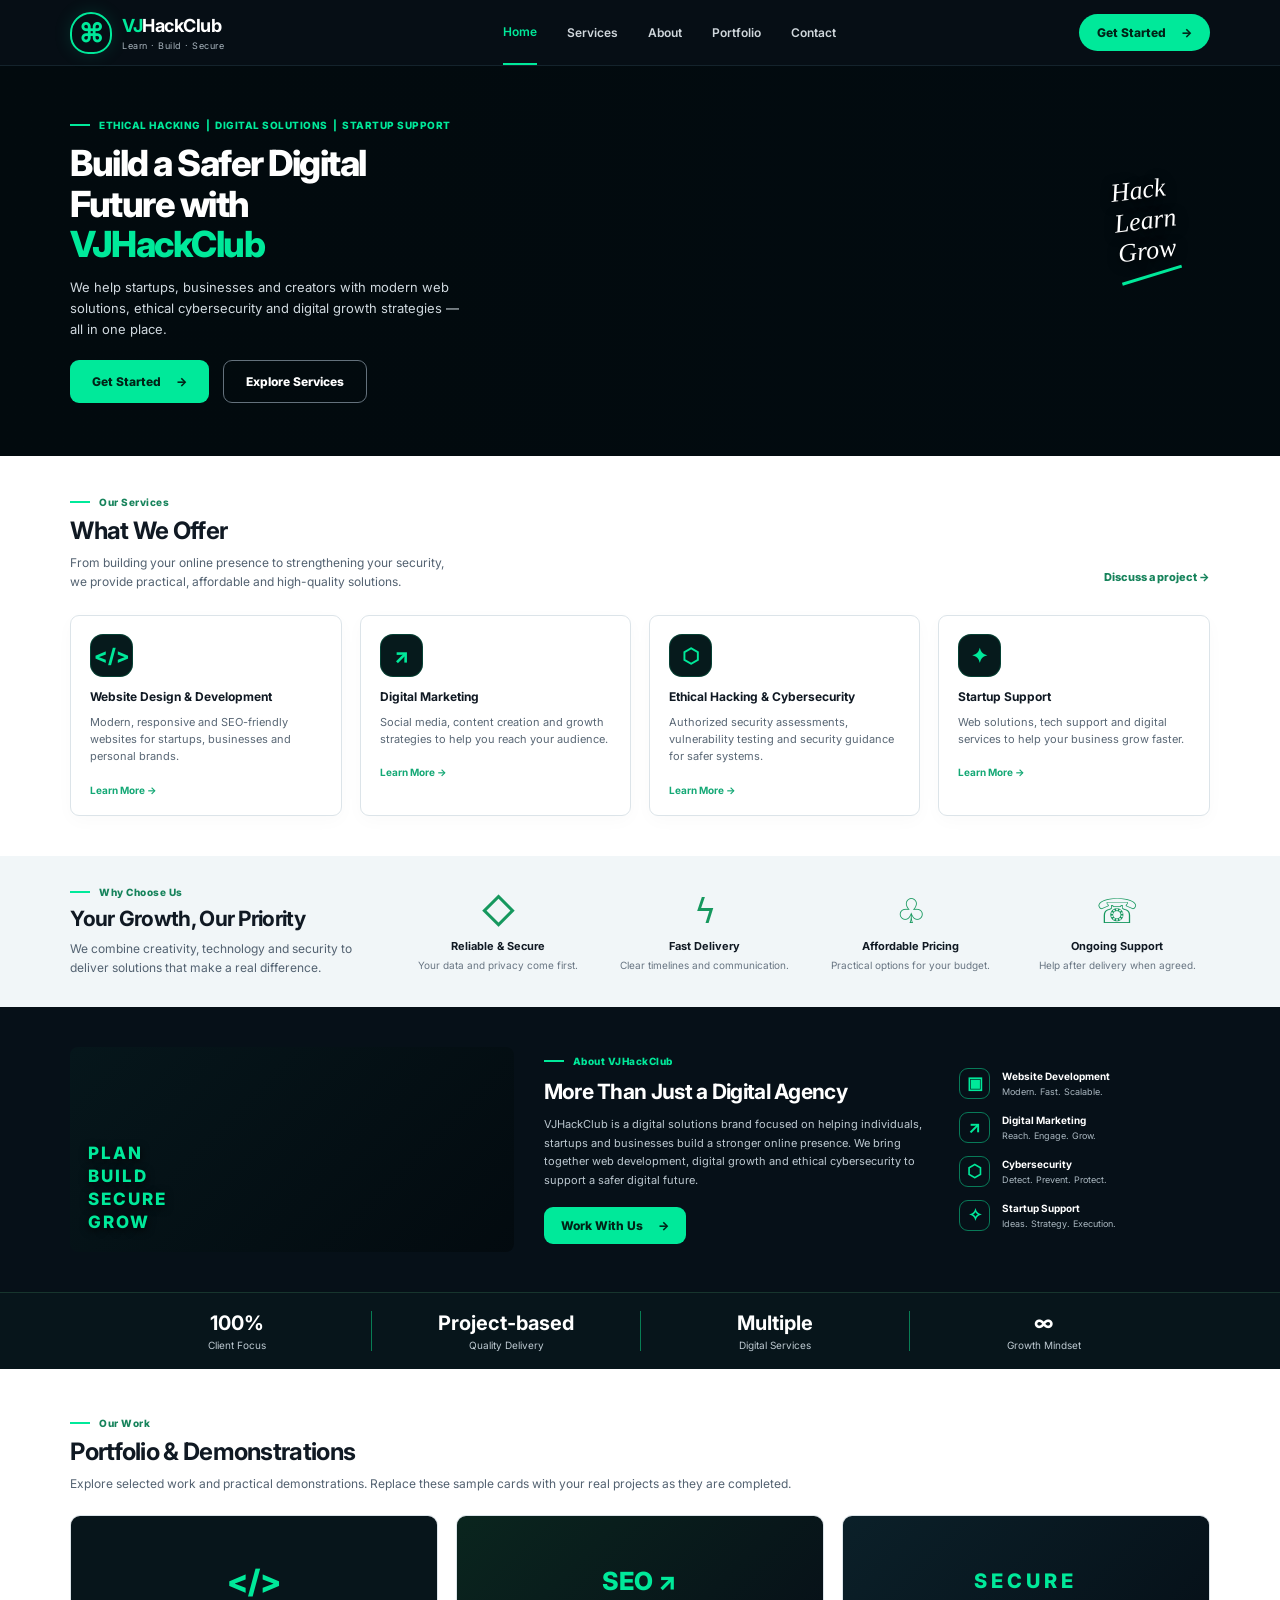
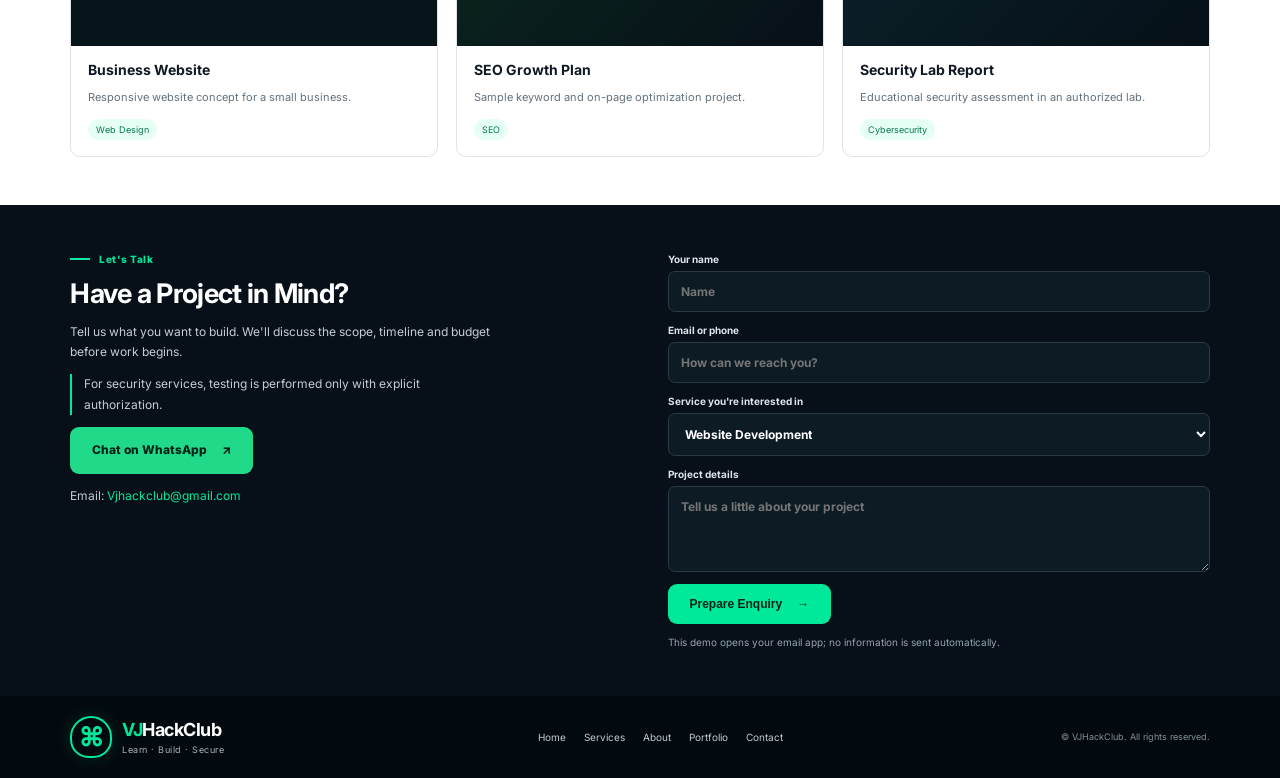
==== index.html @ 0396b86e "Add files via upload" ====
<!doctype html>
<html lang="en">
<head>
  <meta charset="utf-8">
  <meta name="viewport" content="width=device-width, initial-scale=1">
  <meta name="description" content="VJHackClub helps startups, businesses and creators with web development, digital marketing, and authorized cybersecurity services.">
  <title>VJHackClub — Learn • Build • Secure</title>
  <link rel="stylesheet" href="style.css">
</head>
<body>
<header class="site-header">
  <a class="brand" href="#home" aria-label="VJHackClub home">
    <span class="brand-mark">⌘</span><span><strong><span>VJ</span>HackClub</strong><small>Learn · Build · Secure</small></span>
  </a>
  <button class="menu-toggle" aria-label="Toggle navigation" aria-expanded="false">☰</button>
  <nav class="nav">
    <a class="active" href="#home">Home</a><a href="#services">Services</a><a href="#about">About</a><a href="#portfolio">Portfolio</a><a href="#contact">Contact</a>
  </nav>
  <a class="button button-small" href="#contact">Get Started <span>→</span></a>
</header>

<main>
<section class="hero" id="home">
  <div class="hero-shade"></div>
  <div class="hero-content">
    <p class="eyebrow"><span></span> ETHICAL HACKING&nbsp; | &nbsp;DIGITAL SOLUTIONS&nbsp; | &nbsp;STARTUP SUPPORT</p>
    <h1>Build a Safer Digital<br>Future with<br><em>VJHackClub</em></h1>
    <p class="hero-copy">We help startups, businesses and creators with modern web solutions, ethical cybersecurity and digital growth strategies — all in one place.</p>
    <div class="hero-actions"><a class="button" href="#contact">Get Started <span>→</span></a><a class="button button-outline" href="#services">Explore Services</a></div>
  </div>
  <div class="hero-note">Hack<br>Learn<br>Grow <i></i></div>
</section>

<section class="section services" id="services">
  <div class="section-heading"><div><p class="eyebrow dark"><span></span> Our Services</p><h2>What We Offer</h2><p>From building your online presence to strengthening your security,<br class="desktop"> we provide practical, affordable and high-quality solutions.</p></div><a class="text-link" href="#contact">Discuss a project →</a></div>
  <div class="service-grid">
    <article class="service-card"><div class="icon">&lt;/&gt;</div><h3>Website Design &amp; Development</h3><p>Modern, responsive and SEO-friendly websites for startups, businesses and personal brands.</p><a href="#contact">Learn More →</a></article>
    <article class="service-card"><div class="icon">↗</div><h3>Digital Marketing</h3><p>Social media, content creation and growth strategies to help you reach your audience.</p><a href="#contact">Learn More →</a></article>
    <article class="service-card"><div class="icon">⬡</div><h3>Ethical Hacking &amp; Cybersecurity</h3><p>Authorized security assessments, vulnerability testing and security guidance for safer systems.</p><a href="#contact">Learn More →</a></article>
    <article class="service-card"><div class="icon">✦</div><h3>Startup Support</h3><p>Web solutions, tech support and digital services to help your business grow faster.</p><a href="#contact">Learn More →</a></article>
  </div>
</section>

<section class="why section">
  <div class="why-intro"><p class="eyebrow dark"><span></span> Why Choose Us</p><h2>Your Growth, Our Priority</h2><p>We combine creativity, technology and security to deliver solutions that make a real difference.</p></div>
  <div class="benefit"><b>◇</b><h3>Reliable &amp; Secure</h3><p>Your data and privacy come first.</p></div>
  <div class="benefit"><b>ϟ</b><h3>Fast Delivery</h3><p>Clear timelines and communication.</p></div>
  <div class="benefit"><b>♧</b><h3>Affordable Pricing</h3><p>Practical options for your budget.</p></div>
  <div class="benefit"><b>☏</b><h3>Ongoing Support</h3><p>Help after delivery when agreed.</p></div>
</section>

<section class="about section" id="about">
  <div class="desk-image" role="img" aria-label="Dark technology workspace with code on screens"><div class="desk-overlay">PLAN<br>BUILD<br>SECURE<br>GROW</div></div>
  <div class="about-copy"><p class="eyebrow"><span></span> About VJHackClub</p><h2>More Than Just a Digital Agency</h2><p>VJHackClub is a digital solutions brand focused on helping individuals, startups and businesses build a stronger online presence. We bring together web development, digital growth and ethical cybersecurity to support a safer digital future.</p><a class="button" href="#contact">Work With Us <span>→</span></a></div>
  <div class="about-list"><p><b>▣</b><span><strong>Website Development</strong><small>Modern. Fast. Scalable.</small></span></p><p><b>↗</b><span><strong>Digital Marketing</strong><small>Reach. Engage. Grow.</small></span></p><p><b>⬡</b><span><strong>Cybersecurity</strong><small>Detect. Prevent. Protect.</small></span></p><p><b>✧</b><span><strong>Startup Support</strong><small>Ideas. Strategy. Execution.</small></span></p></div>
</section>

<section class="stats"><div><strong>100%</strong><span>Client Focus</span></div><div><strong>Project-based</strong><span>Quality Delivery</span></div><div><strong>Multiple</strong><span>Digital Services</span></div><div><strong>∞</strong><span>Growth Mindset</span></div></section>

<section class="section portfolio" id="portfolio"><p class="eyebrow dark"><span></span> Our Work</p><h2>Portfolio &amp; Demonstrations</h2><p class="section-sub">Explore selected work and practical demonstrations. Replace these sample cards with your real projects as they are completed.</p>
  <div class="portfolio-grid"><article><div class="project-art web-art">&lt;/&gt;</div><h3>Business Website</h3><p>Responsive website concept for a small business.</p><span class="tag">Web Design</span></article><article><div class="project-art seo-art">SEO ↗</div><h3>SEO Growth Plan</h3><p>Sample keyword and on-page optimization project.</p><span class="tag">SEO</span></article><article><div class="project-art security-art">SECURE</div><h3>Security Lab Report</h3><p>Educational security assessment in an authorized lab.</p><span class="tag">Cybersecurity</span></article></div>
</section>

<section class="contact section" id="contact"><div><p class="eyebrow"><span></span> Let's Talk</p><h2>Have a Project in Mind?</h2><p>Tell us what you want to build. We'll discuss the scope, timeline and budget before work begins.</p><p class="contact-note">For security services, testing is performed only with explicit authorization.</p><p><a class="button whatsapp-button" href="https://wa.me/919259689247" target="_blank" rel="noopener">Chat on WhatsApp <span>↗</span></a></p><p class="email-line">Email: <a href="mailto:Vjhackclub@gmail.com">Vjhackclub@gmail.com</a></p></div>
  <form id="contact-form">
    <label>Your name<input name="name" required placeholder="Name"></label>
    <label>Email or phone<input name="contact" required placeholder="How can we reach you?"></label>
    <label>Service you're interested in<select name="service"><option>Website Development</option><option>Digital Marketing / SEO</option><option>Video Editing / Content</option><option>AI Automation</option><option>Authorized Cybersecurity</option><option>Other</option></select></label>
    <label>Project details<textarea name="details" rows="4" placeholder="Tell us a little about your project"></textarea></label>
    <button class="button" type="submit">Prepare Enquiry <span>→</span></button>
    <small class="form-help">This demo opens your email app; no information is sent automatically.</small>
  </form>
</section>
</main>
<footer class="footer"><a class="brand" href="#home"><span class="brand-mark">⌘</span><span><strong><span>VJ</span>HackClub</strong><small>Learn · Build · Secure</small></span></a><nav><a href="#home">Home</a><a href="#services">Services</a><a href="#about">About</a><a href="#portfolio">Portfolio</a><a href="#contact">Contact</a></nav><p>© <span id="year"></span> VJHackClub. All rights reserved.</p></footer>
<script src="script.js"></script>
</body>
</html>
---- style.css ----
@import url('https://fonts.googleapis.com/css2?family=Inter:wght@400;500;600;700;800&display=swap');
:root{--ink:#071018;--ink2:#0a151d;--green:#00e99a;--green2:#00b978;--white:#fff;--muted:#b8c4ce;--line:#dce4e9}
*{box-sizing:border-box}html{scroll-behavior:smooth;scroll-padding-top:82px}body{margin:0;font-family:Inter,Arial,sans-serif;color:#101923;background:#fff}a{color:inherit;text-decoration:none}.site-header{height:66px;background:#060e15;color:#fff;display:flex;align-items:center;justify-content:space-between;padding:0 max(calc((100vw - 1180px)/2),5.5%);gap:25px;position:sticky;top:0;z-index:20;border-bottom:1px solid #14232c}.brand{display:flex;align-items:center;gap:10px;min-width:190px}.brand-mark{width:42px;height:42px;border:2px solid var(--green);border-radius:50% 50% 44% 44%;display:grid;place-items:center;color:var(--green);font-size:27px;font-weight:800;box-shadow:0 0 18px #00e99a22}.brand strong{display:block;font-size:18px;letter-spacing:-.5px}.brand strong span{color:var(--green)}.brand small{display:block;font-size:9px;color:#a9b5be;margin-top:4px;letter-spacing:.5px}.nav{display:flex;gap:30px;align-items:center;font-size:12px;font-weight:600}.nav a{color:#d0d7dc;padding:24px 0}.nav a:hover,.nav a.active{color:var(--green);border-bottom:2px solid var(--green)}.button{display:inline-flex;gap:15px;align-items:center;justify-content:center;background:var(--green);color:#002317;border:0;border-radius:9px;padding:13px 22px;font-weight:800;font-size:12px;cursor:pointer;transition:.2s}.button:hover{background:#42ffb9;transform:translateY(-1px)}.button-small{padding:11px 18px;border-radius:24px;white-space:nowrap}.button-outline{background:transparent;color:#fff;border:1px solid #64717c}.button-outline:hover{background:#13232b}.menu-toggle{display:none;background:none;color:#fff;border:0;font-size:24px}
.hero{min-height:390px;background:#020b10 url('https://images.unsplash.com/photo-1518770660439-4636190af475?auto=format&fit=crop&w=2000&q=85') center/cover no-repeat;color:#fff;position:relative;display:flex;align-items:center;padding:48px max(calc((100vw - 1180px)/2),5.5%)}.hero-shade{position:absolute;inset:0;background:linear-gradient(90deg,rgba(2,10,14,.99) 0%,rgba(2,10,14,.92) 35%,rgba(2,10,14,.38) 70%,rgba(2,10,14,.5) 100%)}.hero-content{position:relative;z-index:1;max-width:460px}.eyebrow{font-size:10px;font-weight:800;letter-spacing:.5px;color:var(--green);display:flex;align-items:center;gap:9px;margin:0 0 12px}.eyebrow>span{display:inline-block;width:20px;height:2px;background:var(--green)}.hero h1{font-size:36px;line-height:1.12;letter-spacing:-1.5px;margin:0 0 13px;font-weight:800}.hero h1 em{font-style:normal;color:var(--green)}.hero-copy{font-size:13px;line-height:1.6;color:#d0d9df;max-width:390px;margin:0 0 20px}.hero-actions{display:flex;gap:14px;flex-wrap:wrap}.hero-note{position:absolute;right:8%;top:28%;font-size:26px;line-height:1.18;font-family:cursive;font-style:italic;transform:rotate(-7deg);color:#fff;text-shadow:0 2px 12px #000}.hero-note i{display:block;height:3px;background:var(--green);transform:rotate(-10deg);margin-top:7px}
.section{padding:40px max(calc((100vw - 1180px)/2),5.5%)}.services{background:#fff}.section-heading{display:flex;justify-content:space-between;align-items:end;margin-bottom:24px}.eyebrow.dark{color:#16835b;margin-bottom:8px}.section h2{font-size:24px;letter-spacing:-.7px;margin:0 0 8px;color:#101923}.section-heading p:not(.eyebrow),.why-intro>p:last-child,.section-sub{font-size:12px;line-height:1.6;color:#536271;margin:0}.text-link{color:#16835b;font-size:11px;font-weight:800;margin-bottom:7px}.service-grid{display:grid;grid-template-columns:repeat(4,1fr);gap:18px}.service-card{border:1px solid #dce4e9;border-radius:9px;padding:18px 19px 17px;min-height:185px;box-shadow:0 5px 18px #0b223006}.icon{width:43px;height:43px;display:grid;place-items:center;background:#061a1c;color:var(--green);font-size:20px;font-weight:800;border-radius:13px;margin-bottom:12px;box-shadow:inset 0 0 0 1px #00e99a30}.service-card h3{font-size:12px;margin:0 0 10px}.service-card p{font-size:11px;line-height:1.55;color:#596775;margin:0 0 12px}.service-card>a{font-size:10px;font-weight:700;color:#14a875}.why{background:#f1f6f8;display:grid;grid-template-columns:1.7fr repeat(4,1fr);gap:22px;align-items:center;padding-top:30px;padding-bottom:30px}.why-intro h2{font-size:21px}.why-intro>p:last-child{max-width:340px}.benefit{text-align:center}.benefit>b{font-size:34px;color:#16985e;font-weight:500}.benefit h3{font-size:11px;margin:8px 0 5px}.benefit p{font-size:10px;line-height:1.5;color:#687582;margin:0}
.about{background:#061018;color:#fff;display:grid;grid-template-columns:1.15fr 1fr .65fr;gap:30px;align-items:center}.desk-image{min-height:205px;border-radius:8px;background:linear-gradient(135deg,#061a1d99,#02090dcc),url('https://images.unsplash.com/photo-1519389950473-47ba0277781c?auto=format&fit=crop&w=900&q=80') center/cover;display:flex;align-items:end;padding:18px}.desk-overlay{font-size:17px;font-weight:800;letter-spacing:2px;color:var(--green);line-height:1.35;text-shadow:0 2px 8px #000}.about-copy h2{color:#fff;font-size:21px}.about-copy>p:not(.eyebrow){font-size:11px;line-height:1.7;color:#bdc9d1;margin-bottom:17px}.about-copy .button{padding:11px 17px}.about-list p{display:flex;align-items:center;gap:12px;margin:13px 0}.about-list p>b{width:31px;height:31px;display:grid;place-items:center;border:1px solid #087a58;border-radius:9px;color:var(--green);font-size:17px}.about-list strong,.about-list small{display:block}.about-list strong{font-size:10px}.about-list small{font-size:9px;color:#aab7c0;margin-top:4px}.stats{display:grid;grid-template-columns:repeat(4,1fr);background:#07151b;color:#fff;padding:18px 8%;text-align:center;border-top:1px solid #17352e}.stats div+div{border-left:1px solid #087d54}.stats strong,.stats span{display:block}.stats strong{font-size:20px}.stats span{font-size:10px;color:#bdc9d1;margin-top:4px}.portfolio{padding-top:48px;padding-bottom:48px}.section-sub{margin-bottom:22px}.portfolio-grid{display:grid;grid-template-columns:repeat(3,1fr);gap:18px}.portfolio-grid article{border:1px solid var(--line);border-radius:10px;overflow:hidden;padding-bottom:16px}.portfolio-grid h3,.portfolio-grid article>p,.portfolio-grid .tag{margin-left:17px;margin-right:17px}.portfolio-grid h3{font-size:14px;margin-top:15px;margin-bottom:7px}.portfolio-grid article>p{font-size:11px;color:#62717d;line-height:1.5}.project-art{height:130px;display:grid;place-items:center;background:#07151b;color:var(--green);font-size:32px;font-weight:800}.seo-art{background:linear-gradient(135deg,#0a251e,#071018);font-size:25px}.security-art{background:linear-gradient(135deg,#0b2029,#061018);letter-spacing:4px;font-size:20px}.tag{display:inline-block;font-size:9px;padding:5px 8px;border-radius:20px;background:#e5fff4;color:#08784f}.contact{background:#071018;color:#fff;display:grid;grid-template-columns:1fr 1fr;gap:55px;padding-top:48px;padding-bottom:48px}.contact h2{color:#fff;font-size:27px}.contact>div>p:not(.eyebrow){font-size:12px;line-height:1.7;color:#c3cdd4;max-width:420px}.contact-note{border-left:2px solid var(--green);padding-left:12px}.contact form{display:grid;gap:12px}.contact label{font-size:10px;font-weight:700;color:#dce5e9}.contact input,.contact select,.contact textarea{display:block;width:100%;margin-top:6px;padding:12px;border-radius:7px;border:1px solid #293a43;background:#0c1b24;color:#fff;font:inherit;font-size:12px}.contact input:focus,.contact textarea:focus,.contact select:focus{outline:1px solid var(--green)}.contact form .button{justify-self:start}.form-help{font-size:10px;color:#93a4af}.footer{background:#030a0f;color:#fff;display:flex;align-items:center;justify-content:space-between;gap:20px;padding:20px max(calc((100vw - 1180px)/2),5.5%)}.footer nav{display:flex;gap:18px;font-size:10px;color:#c2cbd1}.footer>p{font-size:9px;color:#81909b;margin:0}
@media(max-width:900px){.site-header{padding:0 4%;gap:12px}.nav{gap:15px}.brand{min-width:auto}.brand strong{font-size:16px}.hero{padding-left:6%;padding-right:6%}.service-grid{grid-template-columns:repeat(2,1fr)}.why{grid-template-columns:repeat(4,1fr)}.why-intro{grid-column:1/-1}.about{grid-template-columns:1fr 1fr}.about-list{grid-column:1/-1;display:grid;grid-template-columns:repeat(2,1fr);gap:5px}.footer{padding:20px 4%}.footer nav{gap:10px}}
@media(max-width:620px){.site-header{height:62px}.brand-mark{width:35px;height:35px;font-size:22px}.brand small{font-size:8px}.menu-toggle{display:block;margin-left:auto}.site-header>.button{display:none}.nav{display:none;position:absolute;top:61px;left:0;right:0;background:#061018;padding:12px 5%;flex-direction:column;align-items:stretch;gap:0;border-top:1px solid #1b3038}.nav.open{display:flex}.nav a{padding:13px 0;border-bottom:1px solid #14242c}.hero{min-height:430px;padding-top:45px;padding-bottom:45px;background-position:58% center}.hero-shade{background:linear-gradient(90deg,#020a0ef5,#020a0ed9 60%,#020a0e99)}.hero h1{font-size:32px}.hero-note{right:7%;top:auto;bottom:22px;font-size:19px}.hero-content{max-width:100%}.hero-copy{max-width:350px}.section{padding:34px 5%}.section-heading{align-items:start;gap:12px;flex-direction:column}.desktop{display:none}.section h2{font-size:22px}.service-grid{grid-template-columns:1fr;gap:12px}.service-card{min-height:auto}.why{grid-template-columns:repeat(2,1fr);gap:25px 14px;padding:30px 5%}.why-intro{grid-column:1/-1}.about{grid-template-columns:1fr;gap:22px}.desk-image{min-height:180px}.about-list{grid-column:auto;grid-template-columns:1fr 1fr}.stats{grid-template-columns:repeat(2,1fr);gap:18px;padding:22px 5%}.stats div+div{border-left:0}.stats div:nth-child(even){border-left:1px solid #087d54}.portfolio-grid{grid-template-columns:1fr}.contact{grid-template-columns:1fr;gap:25px}.footer{flex-wrap:wrap;justify-content:center;text-align:center}.footer nav{order:3;width:100%;justify-content:center;flex-wrap:wrap}.footer>p{width:100%}}

.whatsapp-button{background:#20d989;color:#002317}.email-line{font-size:12px;color:#c3cdd4}.email-line a{color:var(--green)}
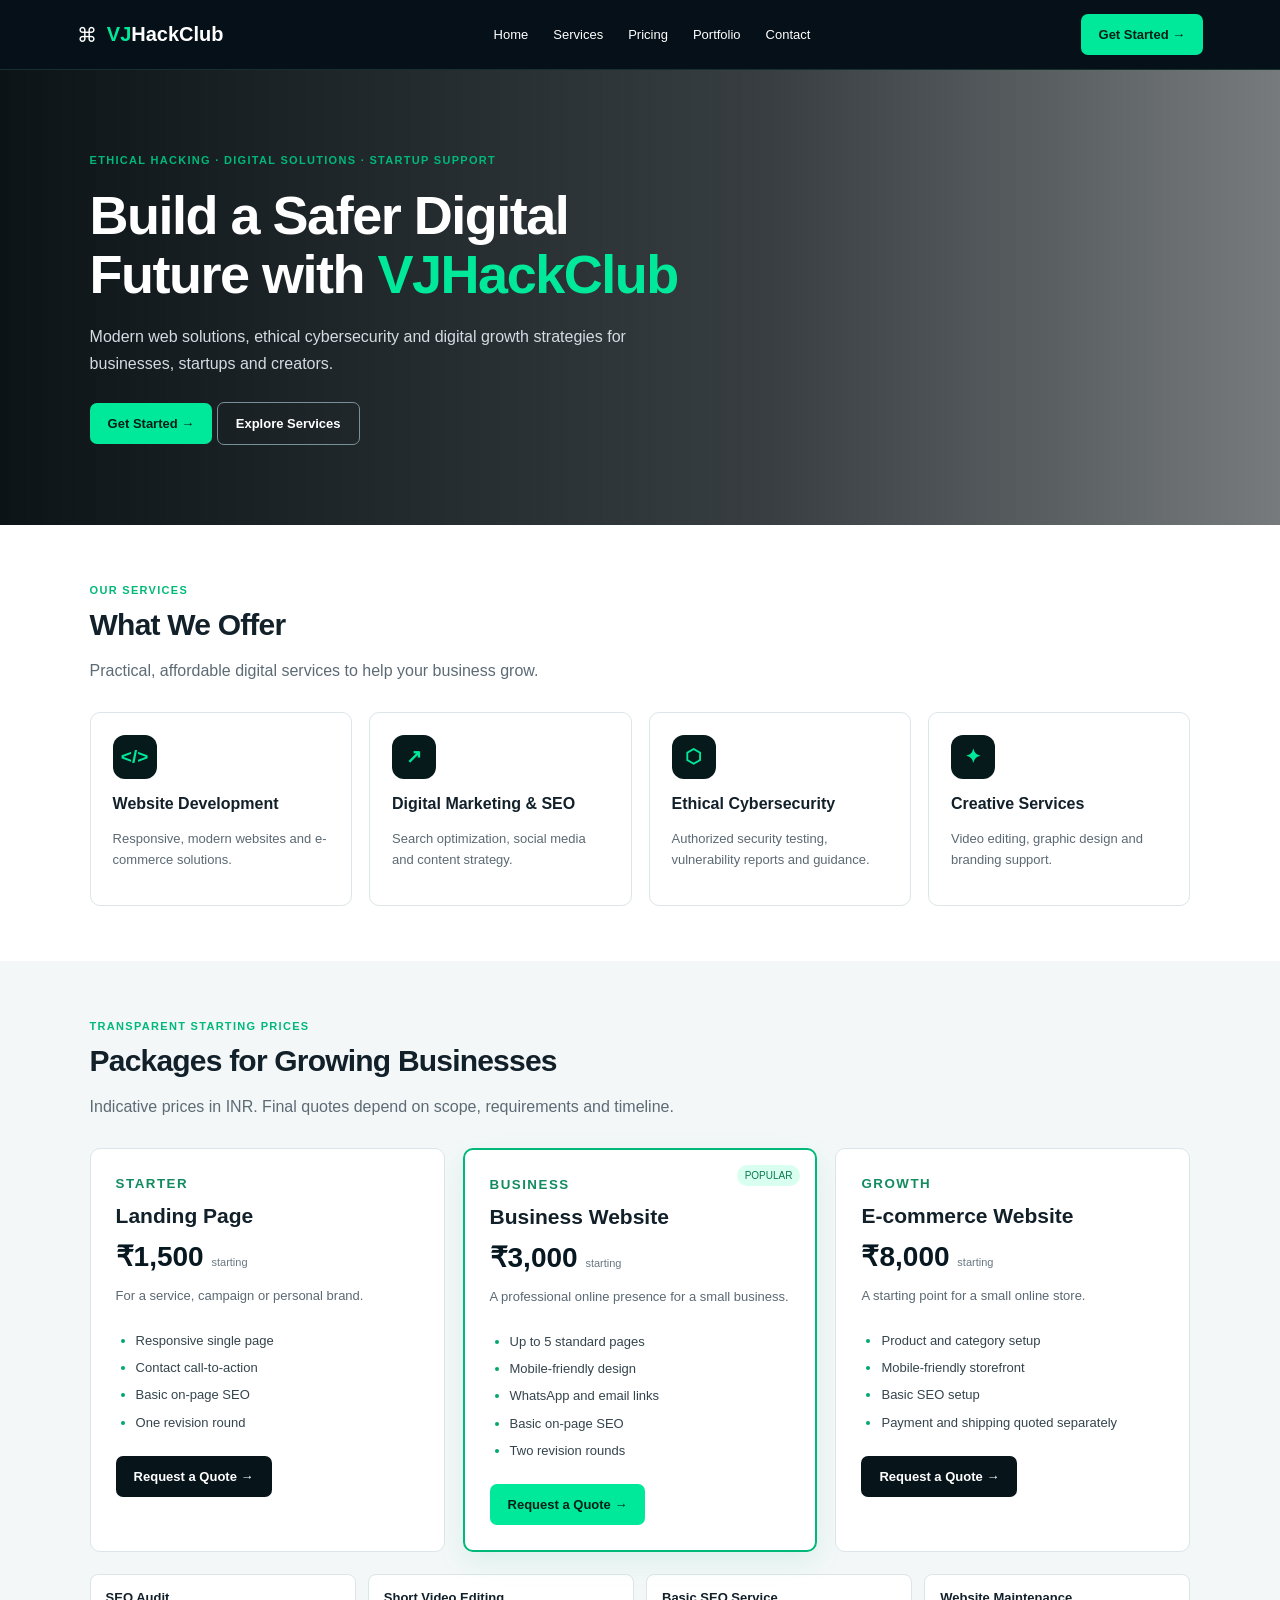
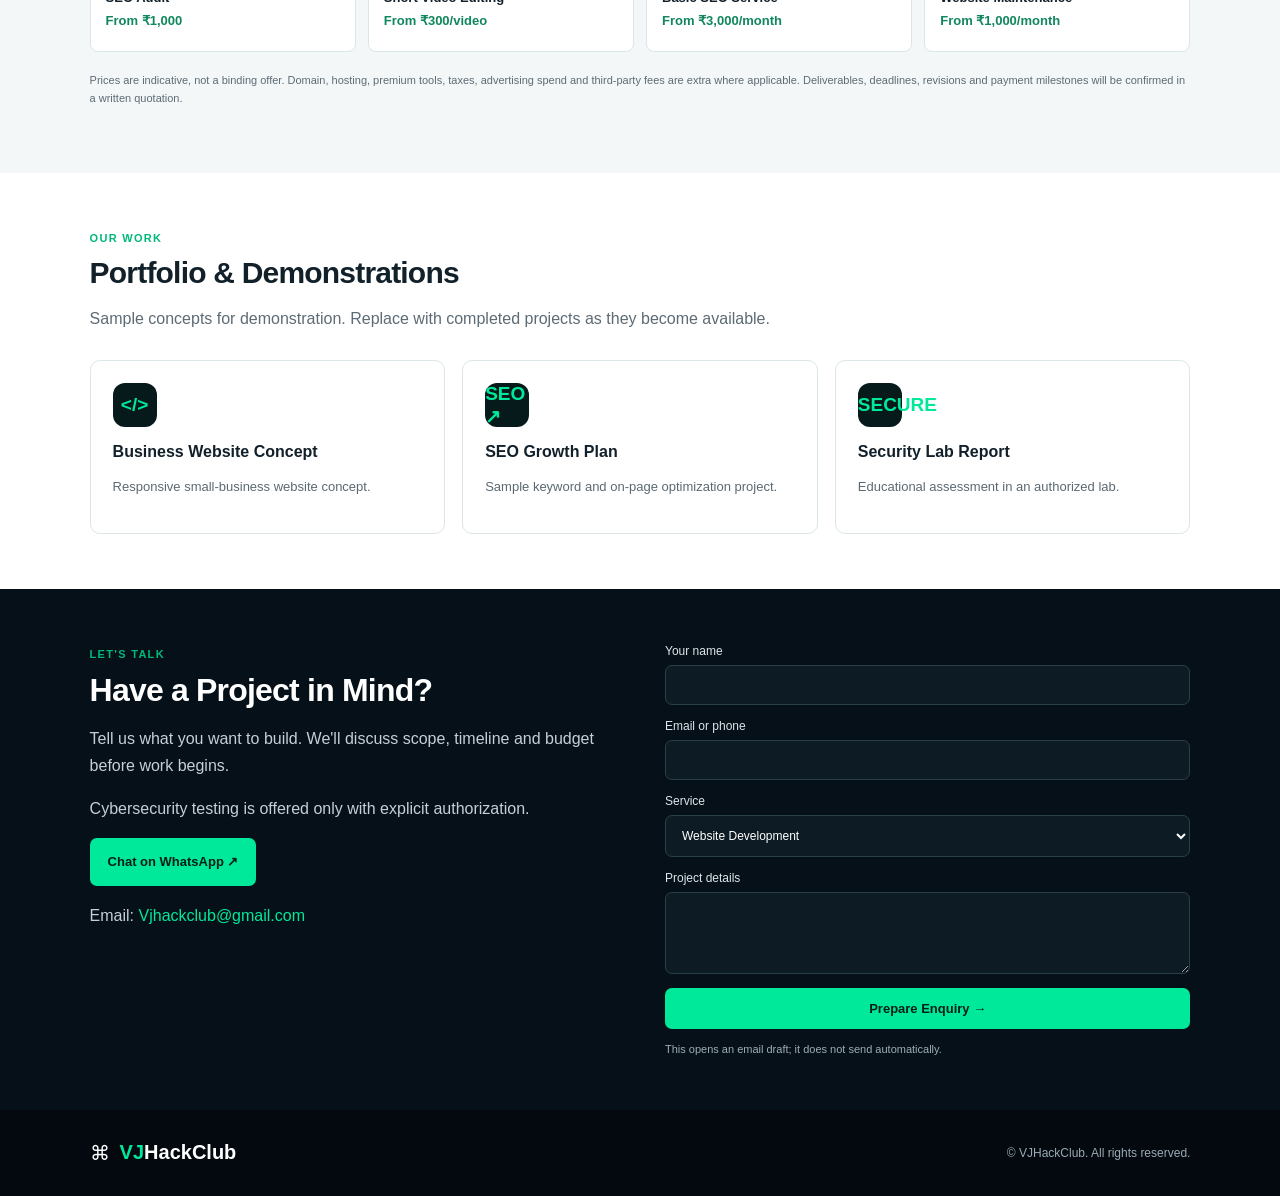
==== commit 5a4ceeda: "Add files via upload" ====
--- a/index.html
+++ b/index.html
@@ -1,78 +1,7 @@
-<!doctype html>
-<html lang="en">
-<head>
-  <meta charset="utf-8">
-  <meta name="viewport" content="width=device-width, initial-scale=1">
-  <meta name="description" content="VJHackClub helps startups, businesses and creators with web development, digital marketing, and authorized cybersecurity services.">
-  <title>VJHackClub — Learn • Build • Secure</title>
-  <link rel="stylesheet" href="style.css">
-</head>
-<body>
-<header class="site-header">
-  <a class="brand" href="#home" aria-label="VJHackClub home">
-    <span class="brand-mark">⌘</span><span><strong><span>VJ</span>HackClub</strong><small>Learn · Build · Secure</small></span>
-  </a>
-  <button class="menu-toggle" aria-label="Toggle navigation" aria-expanded="false">☰</button>
-  <nav class="nav">
-    <a class="active" href="#home">Home</a><a href="#services">Services</a><a href="#about">About</a><a href="#portfolio">Portfolio</a><a href="#contact">Contact</a>
-  </nav>
-  <a class="button button-small" href="#contact">Get Started <span>→</span></a>
-</header>
-
-<main>
-<section class="hero" id="home">
-  <div class="hero-shade"></div>
-  <div class="hero-content">
-    <p class="eyebrow"><span></span> ETHICAL HACKING&nbsp; | &nbsp;DIGITAL SOLUTIONS&nbsp; | &nbsp;STARTUP SUPPORT</p>
-    <h1>Build a Safer Digital<br>Future with<br><em>VJHackClub</em></h1>
-    <p class="hero-copy">We help startups, businesses and creators with modern web solutions, ethical cybersecurity and digital growth strategies — all in one place.</p>
-    <div class="hero-actions"><a class="button" href="#contact">Get Started <span>→</span></a><a class="button button-outline" href="#services">Explore Services</a></div>
-  </div>
-  <div class="hero-note">Hack<br>Learn<br>Grow <i></i></div>
-</section>
-
-<section class="section services" id="services">
-  <div class="section-heading"><div><p class="eyebrow dark"><span></span> Our Services</p><h2>What We Offer</h2><p>From building your online presence to strengthening your security,<br class="desktop"> we provide practical, affordable and high-quality solutions.</p></div><a class="text-link" href="#contact">Discuss a project →</a></div>
-  <div class="service-grid">
-    <article class="service-card"><div class="icon">&lt;/&gt;</div><h3>Website Design &amp; Development</h3><p>Modern, responsive and SEO-friendly websites for startups, businesses and personal brands.</p><a href="#contact">Learn More →</a></article>
-    <article class="service-card"><div class="icon">↗</div><h3>Digital Marketing</h3><p>Social media, content creation and growth strategies to help you reach your audience.</p><a href="#contact">Learn More →</a></article>
-    <article class="service-card"><div class="icon">⬡</div><h3>Ethical Hacking &amp; Cybersecurity</h3><p>Authorized security assessments, vulnerability testing and security guidance for safer systems.</p><a href="#contact">Learn More →</a></article>
-    <article class="service-card"><div class="icon">✦</div><h3>Startup Support</h3><p>Web solutions, tech support and digital services to help your business grow faster.</p><a href="#contact">Learn More →</a></article>
-  </div>
-</section>
-
-<section class="why section">
-  <div class="why-intro"><p class="eyebrow dark"><span></span> Why Choose Us</p><h2>Your Growth, Our Priority</h2><p>We combine creativity, technology and security to deliver solutions that make a real difference.</p></div>
-  <div class="benefit"><b>◇</b><h3>Reliable &amp; Secure</h3><p>Your data and privacy come first.</p></div>
-  <div class="benefit"><b>ϟ</b><h3>Fast Delivery</h3><p>Clear timelines and communication.</p></div>
-  <div class="benefit"><b>♧</b><h3>Affordable Pricing</h3><p>Practical options for your budget.</p></div>
-  <div class="benefit"><b>☏</b><h3>Ongoing Support</h3><p>Help after delivery when agreed.</p></div>
-</section>
-
-<section class="about section" id="about">
-  <div class="desk-image" role="img" aria-label="Dark technology workspace with code on screens"><div class="desk-overlay">PLAN<br>BUILD<br>SECURE<br>GROW</div></div>
-  <div class="about-copy"><p class="eyebrow"><span></span> About VJHackClub</p><h2>More Than Just a Digital Agency</h2><p>VJHackClub is a digital solutions brand focused on helping individuals, startups and businesses build a stronger online presence. We bring together web development, digital growth and ethical cybersecurity to support a safer digital future.</p><a class="button" href="#contact">Work With Us <span>→</span></a></div>
-  <div class="about-list"><p><b>▣</b><span><strong>Website Development</strong><small>Modern. Fast. Scalable.</small></span></p><p><b>↗</b><span><strong>Digital Marketing</strong><small>Reach. Engage. Grow.</small></span></p><p><b>⬡</b><span><strong>Cybersecurity</strong><small>Detect. Prevent. Protect.</small></span></p><p><b>✧</b><span><strong>Startup Support</strong><small>Ideas. Strategy. Execution.</small></span></p></div>
-</section>
-
-<section class="stats"><div><strong>100%</strong><span>Client Focus</span></div><div><strong>Project-based</strong><span>Quality Delivery</span></div><div><strong>Multiple</strong><span>Digital Services</span></div><div><strong>∞</strong><span>Growth Mindset</span></div></section>
-
-<section class="section portfolio" id="portfolio"><p class="eyebrow dark"><span></span> Our Work</p><h2>Portfolio &amp; Demonstrations</h2><p class="section-sub">Explore selected work and practical demonstrations. Replace these sample cards with your real projects as they are completed.</p>
-  <div class="portfolio-grid"><article><div class="project-art web-art">&lt;/&gt;</div><h3>Business Website</h3><p>Responsive website concept for a small business.</p><span class="tag">Web Design</span></article><article><div class="project-art seo-art">SEO ↗</div><h3>SEO Growth Plan</h3><p>Sample keyword and on-page optimization project.</p><span class="tag">SEO</span></article><article><div class="project-art security-art">SECURE</div><h3>Security Lab Report</h3><p>Educational security assessment in an authorized lab.</p><span class="tag">Cybersecurity</span></article></div>
-</section>
-
-<section class="contact section" id="contact"><div><p class="eyebrow"><span></span> Let's Talk</p><h2>Have a Project in Mind?</h2><p>Tell us what you want to build. We'll discuss the scope, timeline and budget before work begins.</p><p class="contact-note">For security services, testing is performed only with explicit authorization.</p><p><a class="button whatsapp-button" href="https://wa.me/919259689247" target="_blank" rel="noopener">Chat on WhatsApp <span>↗</span></a></p><p class="email-line">Email: <a href="mailto:Vjhackclub@gmail.com">Vjhackclub@gmail.com</a></p></div>
-  <form id="contact-form">
-    <label>Your name<input name="name" required placeholder="Name"></label>
-    <label>Email or phone<input name="contact" required placeholder="How can we reach you?"></label>
-    <label>Service you're interested in<select name="service"><option>Website Development</option><option>Digital Marketing / SEO</option><option>Video Editing / Content</option><option>AI Automation</option><option>Authorized Cybersecurity</option><option>Other</option></select></label>
-    <label>Project details<textarea name="details" rows="4" placeholder="Tell us a little about your project"></textarea></label>
-    <button class="button" type="submit">Prepare Enquiry <span>→</span></button>
-    <small class="form-help">This demo opens your email app; no information is sent automatically.</small>
-  </form>
-</section>
-</main>
-<footer class="footer"><a class="brand" href="#home"><span class="brand-mark">⌘</span><span><strong><span>VJ</span>HackClub</strong><small>Learn · Build · Secure</small></span></a><nav><a href="#home">Home</a><a href="#services">Services</a><a href="#about">About</a><a href="#portfolio">Portfolio</a><a href="#contact">Contact</a></nav><p>© <span id="year"></span> VJHackClub. All rights reserved.</p></footer>
-<script src="script.js"></script>
-</body>
-</html>+<!doctype html><html lang="en"><head><meta charset="utf-8"><meta name="viewport" content="width=device-width,initial-scale=1"><meta name="description" content="VJHackClub web development, digital marketing and authorized cybersecurity services."><title>VJHackClub | Services & Pricing</title><link rel="stylesheet" href="style.css"></head><body>
+<header><a class="brand" href="#home">⌘ <b><span>VJ</span>HackClub</b></a><button id="menu" aria-label="Toggle menu">☰</button><nav id="nav"><a href="#home">Home</a><a href="#services">Services</a><a href="#pricing">Pricing</a><a href="#portfolio">Portfolio</a><a href="#contact">Contact</a></nav><a class="btn topbtn" href="#contact">Get Started →</a></header>
+<main><section class="hero" id="home"><div><small>ETHICAL HACKING · DIGITAL SOLUTIONS · STARTUP SUPPORT</small><h1>Build a Safer Digital<br>Future with <em>VJHackClub</em></h1><p>Modern web solutions, ethical cybersecurity and digital growth strategies for businesses, startups and creators.</p><a class="btn" href="#contact">Get Started →</a> <a class="btn outline" href="#services">Explore Services</a></div></section>
+<section class="section" id="services"><small class="eyebrow">OUR SERVICES</small><h2>What We Offer</h2><p>Practical, affordable digital services to help your business grow.</p><div class="cards"><article><b>&lt;/&gt;</b><h3>Website Development</h3><p>Responsive, modern websites and e-commerce solutions.</p></article><article><b>↗</b><h3>Digital Marketing & SEO</h3><p>Search optimization, social media and content strategy.</p></article><article><b>⬡</b><h3>Ethical Cybersecurity</h3><p>Authorized security testing, vulnerability reports and guidance.</p></article><article><b>✦</b><h3>Creative Services</h3><p>Video editing, graphic design and branding support.</p></article></div></section>
+<section class="section pricing" id="pricing"><small class="eyebrow">TRANSPARENT STARTING PRICES</small><h2>Packages for Growing Businesses</h2><p>Indicative prices in INR. Final quotes depend on scope, requirements and timeline.</p><div class="plans"><article><small>STARTER</small><h3>Landing Page</h3><strong class="price">₹1,500 <i>starting</i></strong><p>For a service, campaign or personal brand.</p><ul><li>Responsive single page</li><li>Contact call-to-action</li><li>Basic on-page SEO</li><li>One revision round</li></ul><a class="btn dark" href="#contact" data-service="Website Development">Request a Quote →</a></article><article class="featured"><label>POPULAR</label><small>BUSINESS</small><h3>Business Website</h3><strong class="price">₹3,000 <i>starting</i></strong><p>A professional online presence for a small business.</p><ul><li>Up to 5 standard pages</li><li>Mobile-friendly design</li><li>WhatsApp and email links</li><li>Basic on-page SEO</li><li>Two revision rounds</li></ul><a class="btn" href="#contact" data-service="Website Development">Request a Quote →</a></article><article><small>GROWTH</small><h3>E-commerce Website</h3><strong class="price">₹8,000 <i>starting</i></strong><p>A starting point for a small online store.</p><ul><li>Product and category setup</li><li>Mobile-friendly storefront</li><li>Basic SEO setup</li><li>Payment and shipping quoted separately</li></ul><a class="btn dark" href="#contact" data-service="Website Development">Request a Quote →</a></article></div><div class="addons"><div><b>SEO Audit</b><strong>From ₹1,000</strong></div><div><b>Short Video Editing</b><strong>From ₹300/video</strong></div><div><b>Basic SEO Service</b><strong>From ₹3,000/month</strong></div><div><b>Website Maintenance</b><strong>From ₹1,000/month</strong></div></div><p class="fine">Prices are indicative, not a binding offer. Domain, hosting, premium tools, taxes, advertising spend and third-party fees are extra where applicable. Deliverables, deadlines, revisions and payment milestones will be confirmed in a written quotation.</p></section>
+<section class="section portfolio" id="portfolio"><small class="eyebrow">OUR WORK</small><h2>Portfolio & Demonstrations</h2><p>Sample concepts for demonstration. Replace with completed projects as they become available.</p><div class="cards"><article><b>&lt;/&gt;</b><h3>Business Website Concept</h3><p>Responsive small-business website concept.</p></article><article><b>SEO ↗</b><h3>SEO Growth Plan</h3><p>Sample keyword and on-page optimization project.</p></article><article><b>SECURE</b><h3>Security Lab Report</h3><p>Educational assessment in an authorized lab.</p></article></div></section>
+<section class="section contact" id="contact"><div><small class="eyebrow">LET'S TALK</small><h2>Have a Project in Mind?</h2><p>Tell us what you want to build. We'll discuss scope, timeline and budget before work begins.</p><p>Cybersecurity testing is offered only with explicit authorization.</p><p><a class="btn" target="_blank" rel="noopener" href="https://wa.me/919259689247">Chat on WhatsApp ↗</a></p><p>Email: <a href="mailto:Vjhackclub@gmail.com">Vjhackclub@gmail.com</a></p></div><form id="form"><label>Your name<input name="name" required></label><label>Email or phone<input name="contact" required></label><label>Service<select name="service"><option>Website Development</option><option>Digital Marketing / SEO</option><option>Video Editing / Content</option><option>AI Automation</option><option>Authorized Cybersecurity</option><option>Other</option></select></label><label>Project details<textarea name="details" rows="4"></textarea></label><button class="btn" type="submit">Prepare Enquiry →</button><small>This opens an email draft; it does not send automatically.</small></form></section></main><footer><a class="brand" href="#home">⌘ <b><span>VJ</span>HackClub</b></a><p>© <span id="year"></span> VJHackClub. All rights reserved.</p></footer><script src="script.js"></script></body></html>
--- a/style.css
+++ b/style.css
@@ -1,10 +1 @@
-@import url('https://fonts.googleapis.com/css2?family=Inter:wght@400;500;600;700;800&display=swap');
-:root{--ink:#071018;--ink2:#0a151d;--green:#00e99a;--green2:#00b978;--white:#fff;--muted:#b8c4ce;--line:#dce4e9}
-*{box-sizing:border-box}html{scroll-behavior:smooth;scroll-padding-top:82px}body{margin:0;font-family:Inter,Arial,sans-serif;color:#101923;background:#fff}a{color:inherit;text-decoration:none}.site-header{height:66px;background:#060e15;color:#fff;display:flex;align-items:center;justify-content:space-between;padding:0 max(calc((100vw - 1180px)/2),5.5%);gap:25px;position:sticky;top:0;z-index:20;border-bottom:1px solid #14232c}.brand{display:flex;align-items:center;gap:10px;min-width:190px}.brand-mark{width:42px;height:42px;border:2px solid var(--green);border-radius:50% 50% 44% 44%;display:grid;place-items:center;color:var(--green);font-size:27px;font-weight:800;box-shadow:0 0 18px #00e99a22}.brand strong{display:block;font-size:18px;letter-spacing:-.5px}.brand strong span{color:var(--green)}.brand small{display:block;font-size:9px;color:#a9b5be;margin-top:4px;letter-spacing:.5px}.nav{display:flex;gap:30px;align-items:center;font-size:12px;font-weight:600}.nav a{color:#d0d7dc;padding:24px 0}.nav a:hover,.nav a.active{color:var(--green);border-bottom:2px solid var(--green)}.button{display:inline-flex;gap:15px;align-items:center;justify-content:center;background:var(--green);color:#002317;border:0;border-radius:9px;padding:13px 22px;font-weight:800;font-size:12px;cursor:pointer;transition:.2s}.button:hover{background:#42ffb9;transform:translateY(-1px)}.button-small{padding:11px 18px;border-radius:24px;white-space:nowrap}.button-outline{background:transparent;color:#fff;border:1px solid #64717c}.button-outline:hover{background:#13232b}.menu-toggle{display:none;background:none;color:#fff;border:0;font-size:24px}
-.hero{min-height:390px;background:#020b10 url('https://images.unsplash.com/photo-1518770660439-4636190af475?auto=format&fit=crop&w=2000&q=85') center/cover no-repeat;color:#fff;position:relative;display:flex;align-items:center;padding:48px max(calc((100vw - 1180px)/2),5.5%)}.hero-shade{position:absolute;inset:0;background:linear-gradient(90deg,rgba(2,10,14,.99) 0%,rgba(2,10,14,.92) 35%,rgba(2,10,14,.38) 70%,rgba(2,10,14,.5) 100%)}.hero-content{position:relative;z-index:1;max-width:460px}.eyebrow{font-size:10px;font-weight:800;letter-spacing:.5px;color:var(--green);display:flex;align-items:center;gap:9px;margin:0 0 12px}.eyebrow>span{display:inline-block;width:20px;height:2px;background:var(--green)}.hero h1{font-size:36px;line-height:1.12;letter-spacing:-1.5px;margin:0 0 13px;font-weight:800}.hero h1 em{font-style:normal;color:var(--green)}.hero-copy{font-size:13px;line-height:1.6;color:#d0d9df;max-width:390px;margin:0 0 20px}.hero-actions{display:flex;gap:14px;flex-wrap:wrap}.hero-note{position:absolute;right:8%;top:28%;font-size:26px;line-height:1.18;font-family:cursive;font-style:italic;transform:rotate(-7deg);color:#fff;text-shadow:0 2px 12px #000}.hero-note i{display:block;height:3px;background:var(--green);transform:rotate(-10deg);margin-top:7px}
-.section{padding:40px max(calc((100vw - 1180px)/2),5.5%)}.services{background:#fff}.section-heading{display:flex;justify-content:space-between;align-items:end;margin-bottom:24px}.eyebrow.dark{color:#16835b;margin-bottom:8px}.section h2{font-size:24px;letter-spacing:-.7px;margin:0 0 8px;color:#101923}.section-heading p:not(.eyebrow),.why-intro>p:last-child,.section-sub{font-size:12px;line-height:1.6;color:#536271;margin:0}.text-link{color:#16835b;font-size:11px;font-weight:800;margin-bottom:7px}.service-grid{display:grid;grid-template-columns:repeat(4,1fr);gap:18px}.service-card{border:1px solid #dce4e9;border-radius:9px;padding:18px 19px 17px;min-height:185px;box-shadow:0 5px 18px #0b223006}.icon{width:43px;height:43px;display:grid;place-items:center;background:#061a1c;color:var(--green);font-size:20px;font-weight:800;border-radius:13px;margin-bottom:12px;box-shadow:inset 0 0 0 1px #00e99a30}.service-card h3{font-size:12px;margin:0 0 10px}.service-card p{font-size:11px;line-height:1.55;color:#596775;margin:0 0 12px}.service-card>a{font-size:10px;font-weight:700;color:#14a875}.why{background:#f1f6f8;display:grid;grid-template-columns:1.7fr repeat(4,1fr);gap:22px;align-items:center;padding-top:30px;padding-bottom:30px}.why-intro h2{font-size:21px}.why-intro>p:last-child{max-width:340px}.benefit{text-align:center}.benefit>b{font-size:34px;color:#16985e;font-weight:500}.benefit h3{font-size:11px;margin:8px 0 5px}.benefit p{font-size:10px;line-height:1.5;color:#687582;margin:0}
-.about{background:#061018;color:#fff;display:grid;grid-template-columns:1.15fr 1fr .65fr;gap:30px;align-items:center}.desk-image{min-height:205px;border-radius:8px;background:linear-gradient(135deg,#061a1d99,#02090dcc),url('https://images.unsplash.com/photo-1519389950473-47ba0277781c?auto=format&fit=crop&w=900&q=80') center/cover;display:flex;align-items:end;padding:18px}.desk-overlay{font-size:17px;font-weight:800;letter-spacing:2px;color:var(--green);line-height:1.35;text-shadow:0 2px 8px #000}.about-copy h2{color:#fff;font-size:21px}.about-copy>p:not(.eyebrow){font-size:11px;line-height:1.7;color:#bdc9d1;margin-bottom:17px}.about-copy .button{padding:11px 17px}.about-list p{display:flex;align-items:center;gap:12px;margin:13px 0}.about-list p>b{width:31px;height:31px;display:grid;place-items:center;border:1px solid #087a58;border-radius:9px;color:var(--green);font-size:17px}.about-list strong,.about-list small{display:block}.about-list strong{font-size:10px}.about-list small{font-size:9px;color:#aab7c0;margin-top:4px}.stats{display:grid;grid-template-columns:repeat(4,1fr);background:#07151b;color:#fff;padding:18px 8%;text-align:center;border-top:1px solid #17352e}.stats div+div{border-left:1px solid #087d54}.stats strong,.stats span{display:block}.stats strong{font-size:20px}.stats span{font-size:10px;color:#bdc9d1;margin-top:4px}.portfolio{padding-top:48px;padding-bottom:48px}.section-sub{margin-bottom:22px}.portfolio-grid{display:grid;grid-template-columns:repeat(3,1fr);gap:18px}.portfolio-grid article{border:1px solid var(--line);border-radius:10px;overflow:hidden;padding-bottom:16px}.portfolio-grid h3,.portfolio-grid article>p,.portfolio-grid .tag{margin-left:17px;margin-right:17px}.portfolio-grid h3{font-size:14px;margin-top:15px;margin-bottom:7px}.portfolio-grid article>p{font-size:11px;color:#62717d;line-height:1.5}.project-art{height:130px;display:grid;place-items:center;background:#07151b;color:var(--green);font-size:32px;font-weight:800}.seo-art{background:linear-gradient(135deg,#0a251e,#071018);font-size:25px}.security-art{background:linear-gradient(135deg,#0b2029,#061018);letter-spacing:4px;font-size:20px}.tag{display:inline-block;font-size:9px;padding:5px 8px;border-radius:20px;background:#e5fff4;color:#08784f}.contact{background:#071018;color:#fff;display:grid;grid-template-columns:1fr 1fr;gap:55px;padding-top:48px;padding-bottom:48px}.contact h2{color:#fff;font-size:27px}.contact>div>p:not(.eyebrow){font-size:12px;line-height:1.7;color:#c3cdd4;max-width:420px}.contact-note{border-left:2px solid var(--green);padding-left:12px}.contact form{display:grid;gap:12px}.contact label{font-size:10px;font-weight:700;color:#dce5e9}.contact input,.contact select,.contact textarea{display:block;width:100%;margin-top:6px;padding:12px;border-radius:7px;border:1px solid #293a43;background:#0c1b24;color:#fff;font:inherit;font-size:12px}.contact input:focus,.contact textarea:focus,.contact select:focus{outline:1px solid var(--green)}.contact form .button{justify-self:start}.form-help{font-size:10px;color:#93a4af}.footer{background:#030a0f;color:#fff;display:flex;align-items:center;justify-content:space-between;gap:20px;padding:20px max(calc((100vw - 1180px)/2),5.5%)}.footer nav{display:flex;gap:18px;font-size:10px;color:#c2cbd1}.footer>p{font-size:9px;color:#81909b;margin:0}
-@media(max-width:900px){.site-header{padding:0 4%;gap:12px}.nav{gap:15px}.brand{min-width:auto}.brand strong{font-size:16px}.hero{padding-left:6%;padding-right:6%}.service-grid{grid-template-columns:repeat(2,1fr)}.why{grid-template-columns:repeat(4,1fr)}.why-intro{grid-column:1/-1}.about{grid-template-columns:1fr 1fr}.about-list{grid-column:1/-1;display:grid;grid-template-columns:repeat(2,1fr);gap:5px}.footer{padding:20px 4%}.footer nav{gap:10px}}
-@media(max-width:620px){.site-header{height:62px}.brand-mark{width:35px;height:35px;font-size:22px}.brand small{font-size:8px}.menu-toggle{display:block;margin-left:auto}.site-header>.button{display:none}.nav{display:none;position:absolute;top:61px;left:0;right:0;background:#061018;padding:12px 5%;flex-direction:column;align-items:stretch;gap:0;border-top:1px solid #1b3038}.nav.open{display:flex}.nav a{padding:13px 0;border-bottom:1px solid #14242c}.hero{min-height:430px;padding-top:45px;padding-bottom:45px;background-position:58% center}.hero-shade{background:linear-gradient(90deg,#020a0ef5,#020a0ed9 60%,#020a0e99)}.hero h1{font-size:32px}.hero-note{right:7%;top:auto;bottom:22px;font-size:19px}.hero-content{max-width:100%}.hero-copy{max-width:350px}.section{padding:34px 5%}.section-heading{align-items:start;gap:12px;flex-direction:column}.desktop{display:none}.section h2{font-size:22px}.service-grid{grid-template-columns:1fr;gap:12px}.service-card{min-height:auto}.why{grid-template-columns:repeat(2,1fr);gap:25px 14px;padding:30px 5%}.why-intro{grid-column:1/-1}.about{grid-template-columns:1fr;gap:22px}.desk-image{min-height:180px}.about-list{grid-column:auto;grid-template-columns:1fr 1fr}.stats{grid-template-columns:repeat(2,1fr);gap:18px;padding:22px 5%}.stats div+div{border-left:0}.stats div:nth-child(even){border-left:1px solid #087d54}.portfolio-grid{grid-template-columns:1fr}.contact{grid-template-columns:1fr;gap:25px}.footer{flex-wrap:wrap;justify-content:center;text-align:center}.footer nav{order:3;width:100%;justify-content:center;flex-wrap:wrap}.footer>p{width:100%}}
-
-.whatsapp-button{background:#20d989;color:#002317}.email-line{font-size:12px;color:#c3cdd4}.email-line a{color:var(--green)}
+*{box-sizing:border-box}html{scroll-behavior:smooth;scroll-padding-top:80px}body{margin:0;font-family:Arial,Helvetica,sans-serif;color:#12202a}a{text-decoration:none;color:inherit}header{position:sticky;top:0;z-index:10;background:#061018;color:white;display:flex;align-items:center;justify-content:space-between;padding:14px 6%;gap:20px;border-bottom:1px solid #17312e}.brand{font-size:20px;display:flex;align-items:center;gap:10px;color:#fff}.brand:first-letter{color:#00e99a}.brand span,em{color:#00e99a;font-style:normal}nav{display:flex;gap:25px;font-size:13px}nav a:hover{color:#00e99a}#menu{display:none;background:none;border:0;color:white;font-size:24px}.btn{display:inline-block;background:#00e99a;color:#032016;padding:13px 18px;border-radius:7px;font-size:13px;font-weight:bold;border:0;cursor:pointer}.outline{background:transparent;color:#fff;border:1px solid #789099}.dark{background:#07151b;color:#fff}.hero{background:linear-gradient(90deg,#020a0ef5,#020a0ec9 60%,#020a0e8a),url('https://images.unsplash.com/photo-1518770660439-4636190af475?auto=format&fit=crop&w=1800&q=80') center/cover;color:#fff;min-height:420px;padding:80px 7%;display:flex;align-items:center}.hero>div{max-width:650px}.hero small,.eyebrow{color:#00b978;font-weight:bold;letter-spacing:1.3px;font-size:11px}.hero h1{font-size:clamp(34px,5vw,54px);line-height:1.1;letter-spacing:-1.5px;margin:18px 0}.hero p{color:#d2dce2;line-height:1.7;max-width:550px;margin-bottom:25px}.section{padding:55px 7%}.section h2{font-size:30px;letter-spacing:-.8px;margin:10px 0}.section>p{color:#5d6b75;line-height:1.6}.cards{display:grid;grid-template-columns:repeat(4,1fr);gap:17px;margin-top:28px}.cards article,.plans article{border:1px solid #dce5e8;border-radius:10px;padding:22px;background:#fff}.cards article>b{display:grid;place-items:center;width:44px;height:44px;border-radius:12px;background:#061a1c;color:#00e99a;font-size:19px}.cards h3{font-size:16px}.cards p,.plans p{font-size:13px;line-height:1.6;color:#5b6973}.pricing{background:#f3f7f8}.plans{display:grid;grid-template-columns:repeat(3,1fr);gap:18px;margin-top:28px}.plans article{position:relative;padding:25px}.plans article>small{font-weight:bold;letter-spacing:1.5px;color:#138b60}.plans h3{font-size:21px;margin:12px 0}.price{display:block;font-size:28px;color:#081820}.price i{font-size:11px;color:#687781;font-style:normal;font-weight:normal}.plans ul{padding-left:20px;line-height:2.1;font-size:13px;color:#34444d;margin:20px 0}.plans li::marker{color:#00a86b}.plans .featured{border:2px solid #00b978;box-shadow:0 10px 28px #00b97819}.featured label{position:absolute;right:15px;top:15px;background:#d9fff0;color:#08784f;padding:5px 8px;border-radius:20px;font-size:10px}.addons{display:grid;grid-template-columns:repeat(4,1fr);gap:12px;margin-top:22px}.addons div{background:white;border:1px solid #dce5e8;border-radius:8px;padding:15px}.addons b,.addons strong{display:block;font-size:13px;margin-bottom:8px}.addons strong{color:#11875d}.fine{font-size:11px!important;margin-top:20px}.portfolio .cards{grid-template-columns:repeat(3,1fr)}.contact{background:#061018;color:#fff;display:grid;grid-template-columns:1fr 1fr;gap:50px}.contact h2{font-size:32px}.contact p{color:#c4d0d7;line-height:1.7}.contact form{display:grid;gap:14px}.contact label{font-size:12px;color:#dce5e9}.contact input,.contact select,.contact textarea{display:block;width:100%;margin-top:7px;padding:12px;border:1px solid #2a4049;border-radius:7px;background:#0d1c24;color:white;font:inherit}.contact form small{font-size:11px;color:#9daeb8}.contact a:not(.btn){color:#00e99a}footer{background:#03090e;color:#fff;padding:24px 7%;display:flex;align-items:center;justify-content:space-between}footer p{color:#9aabb5;font-size:12px}@media(max-width:800px){.cards{grid-template-columns:repeat(2,1fr)}.plans{grid-template-columns:1fr}.addons{grid-template-columns:repeat(2,1fr)}header{padding:12px 5%}.topbtn{display:none}}@media(max-width:580px){#menu{display:block}nav{display:none;position:absolute;top:58px;left:0;right:0;background:#061018;padding:20px 6%;flex-direction:column;gap:18px}nav.open{display:flex}.hero{padding:65px 6%;min-height:410px}.section{padding:40px 6%}.cards,.portfolio .cards{grid-template-columns:1fr}.contact{grid-template-columns:1fr;gap:25px}footer{flex-direction:column;gap:10px}.section h2{font-size:26px}}
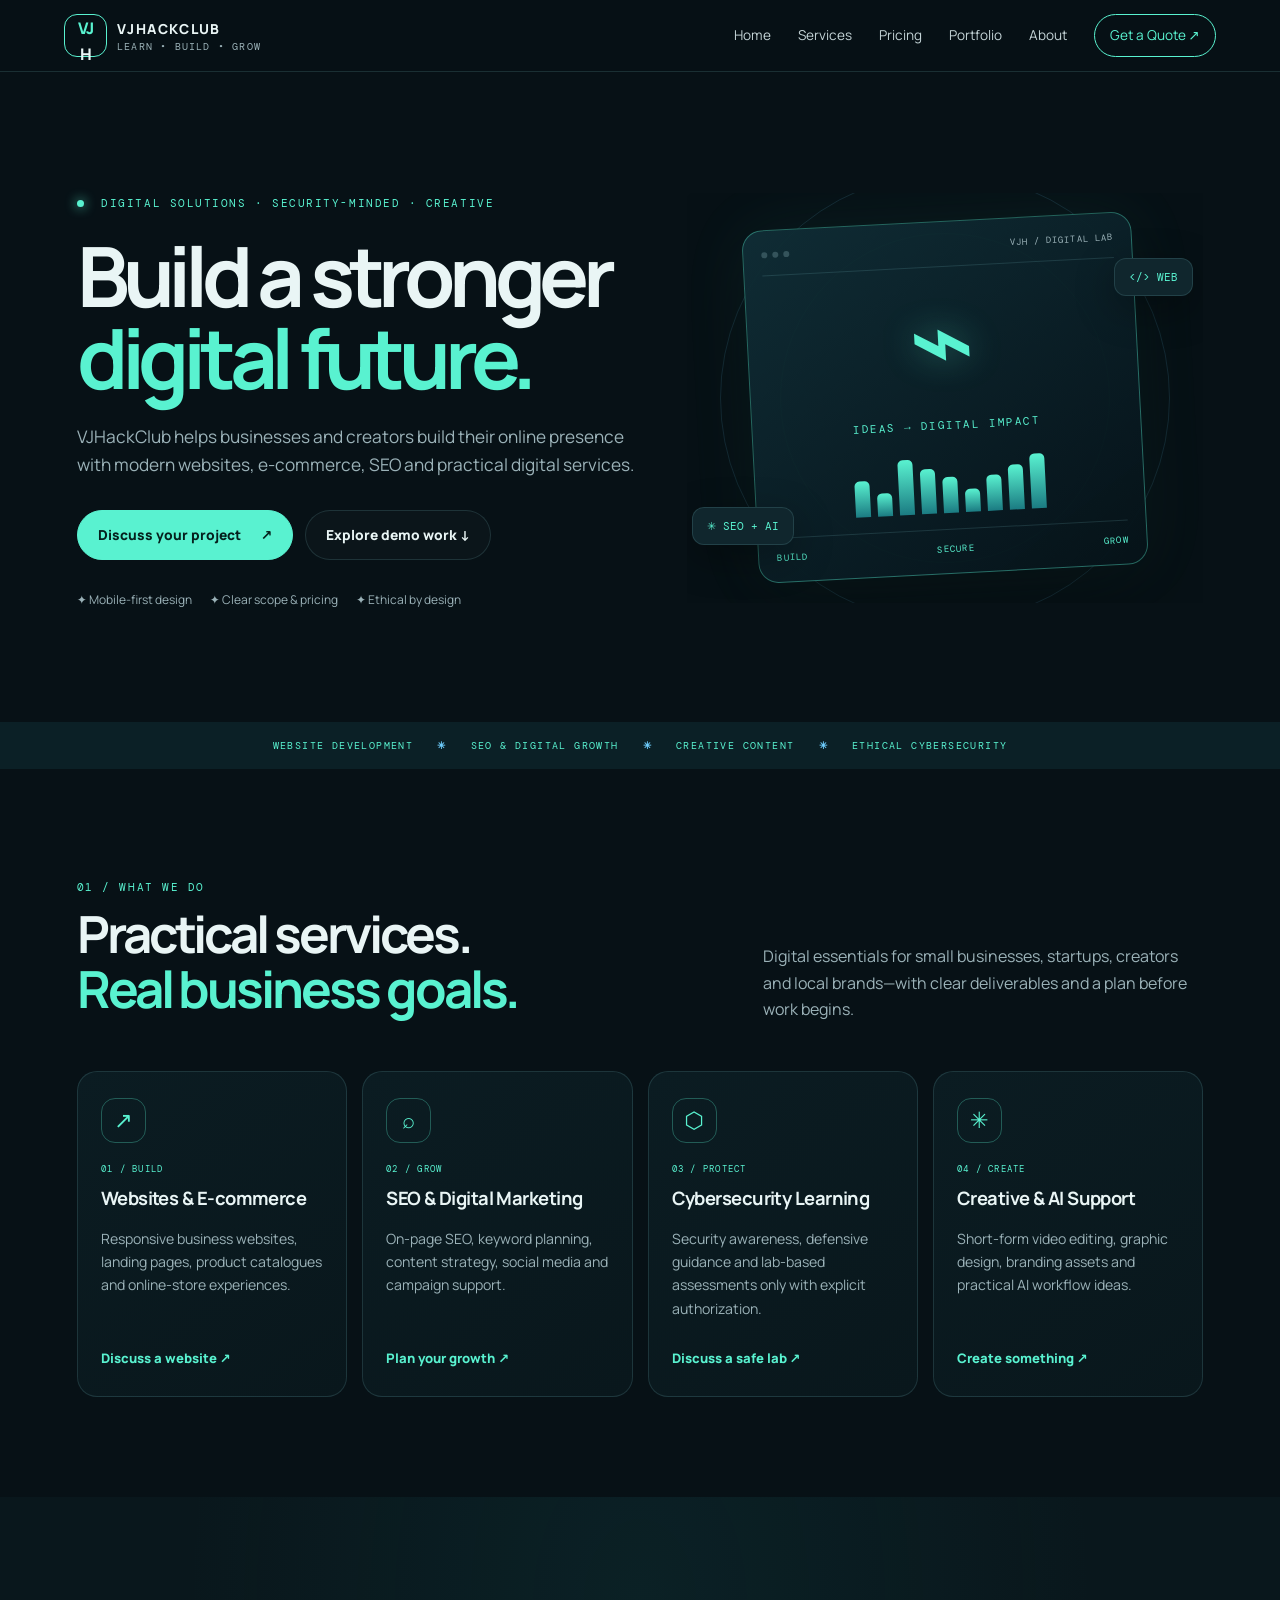
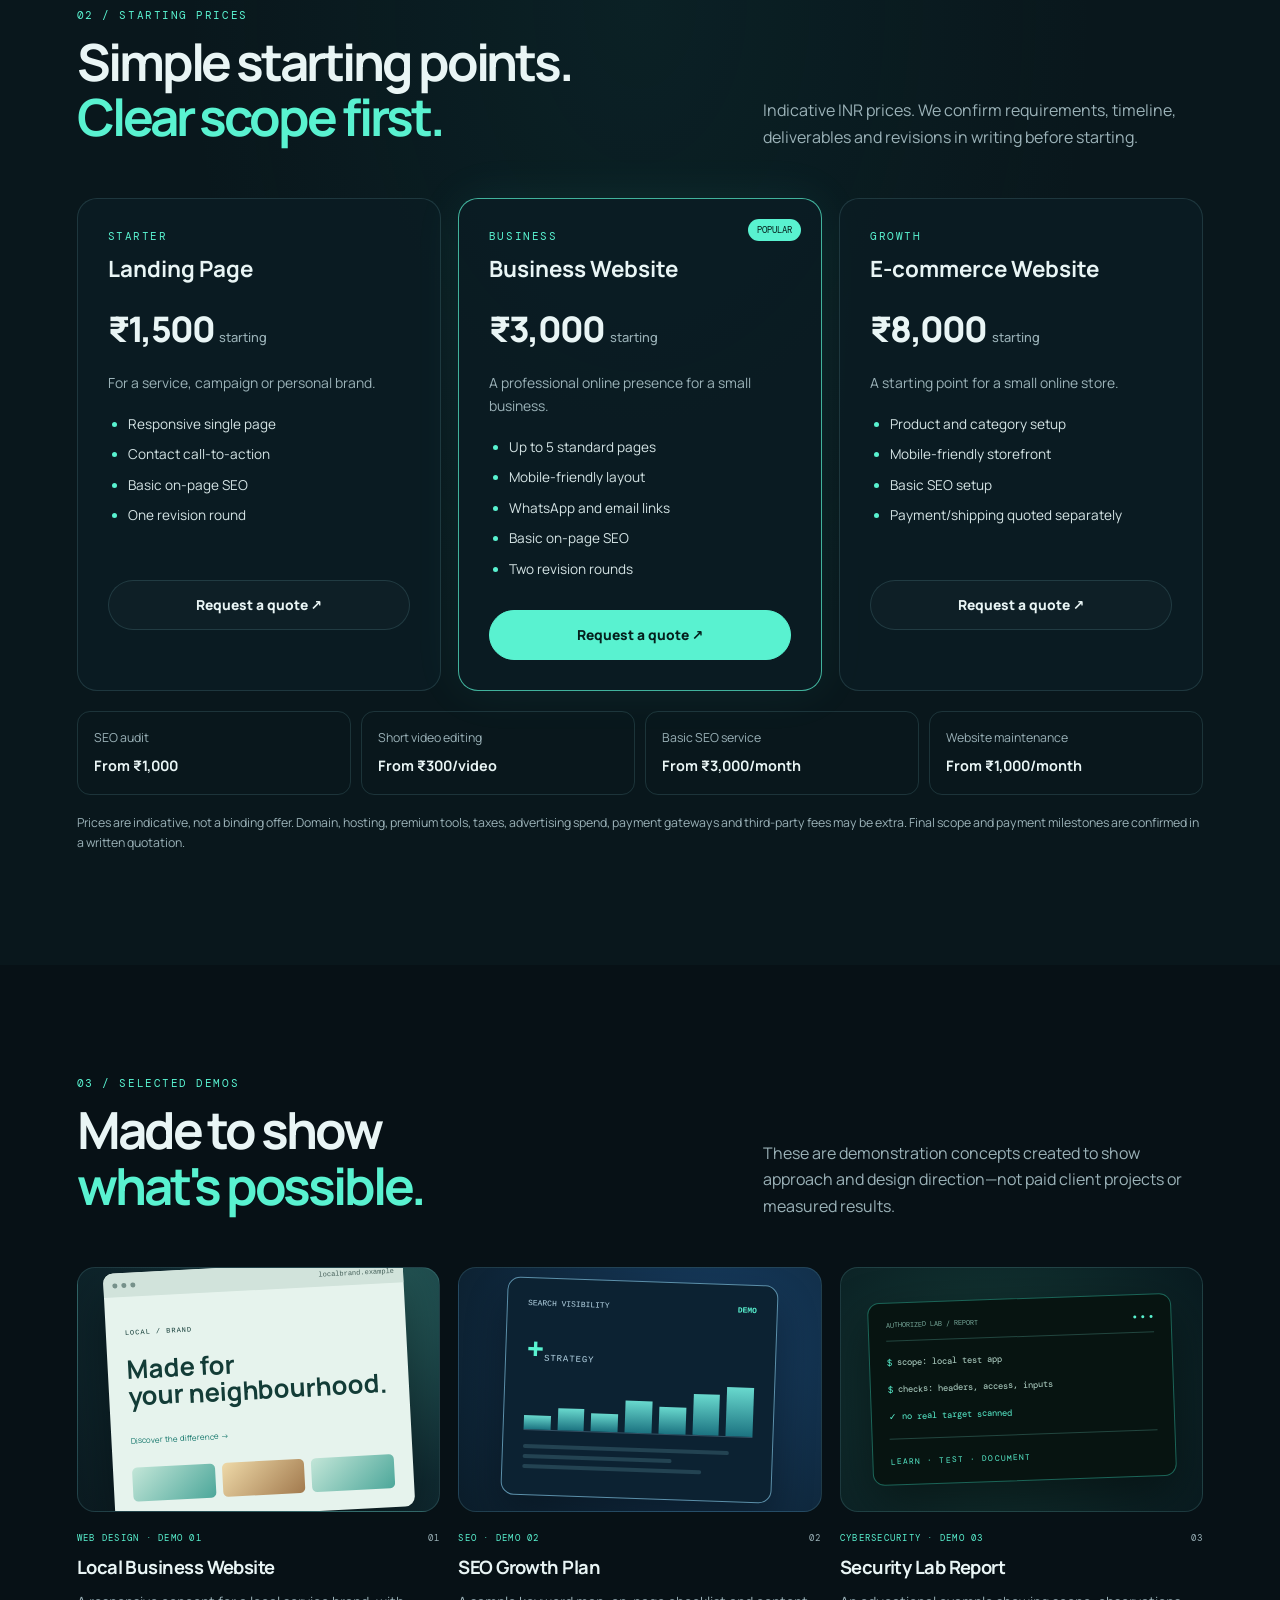
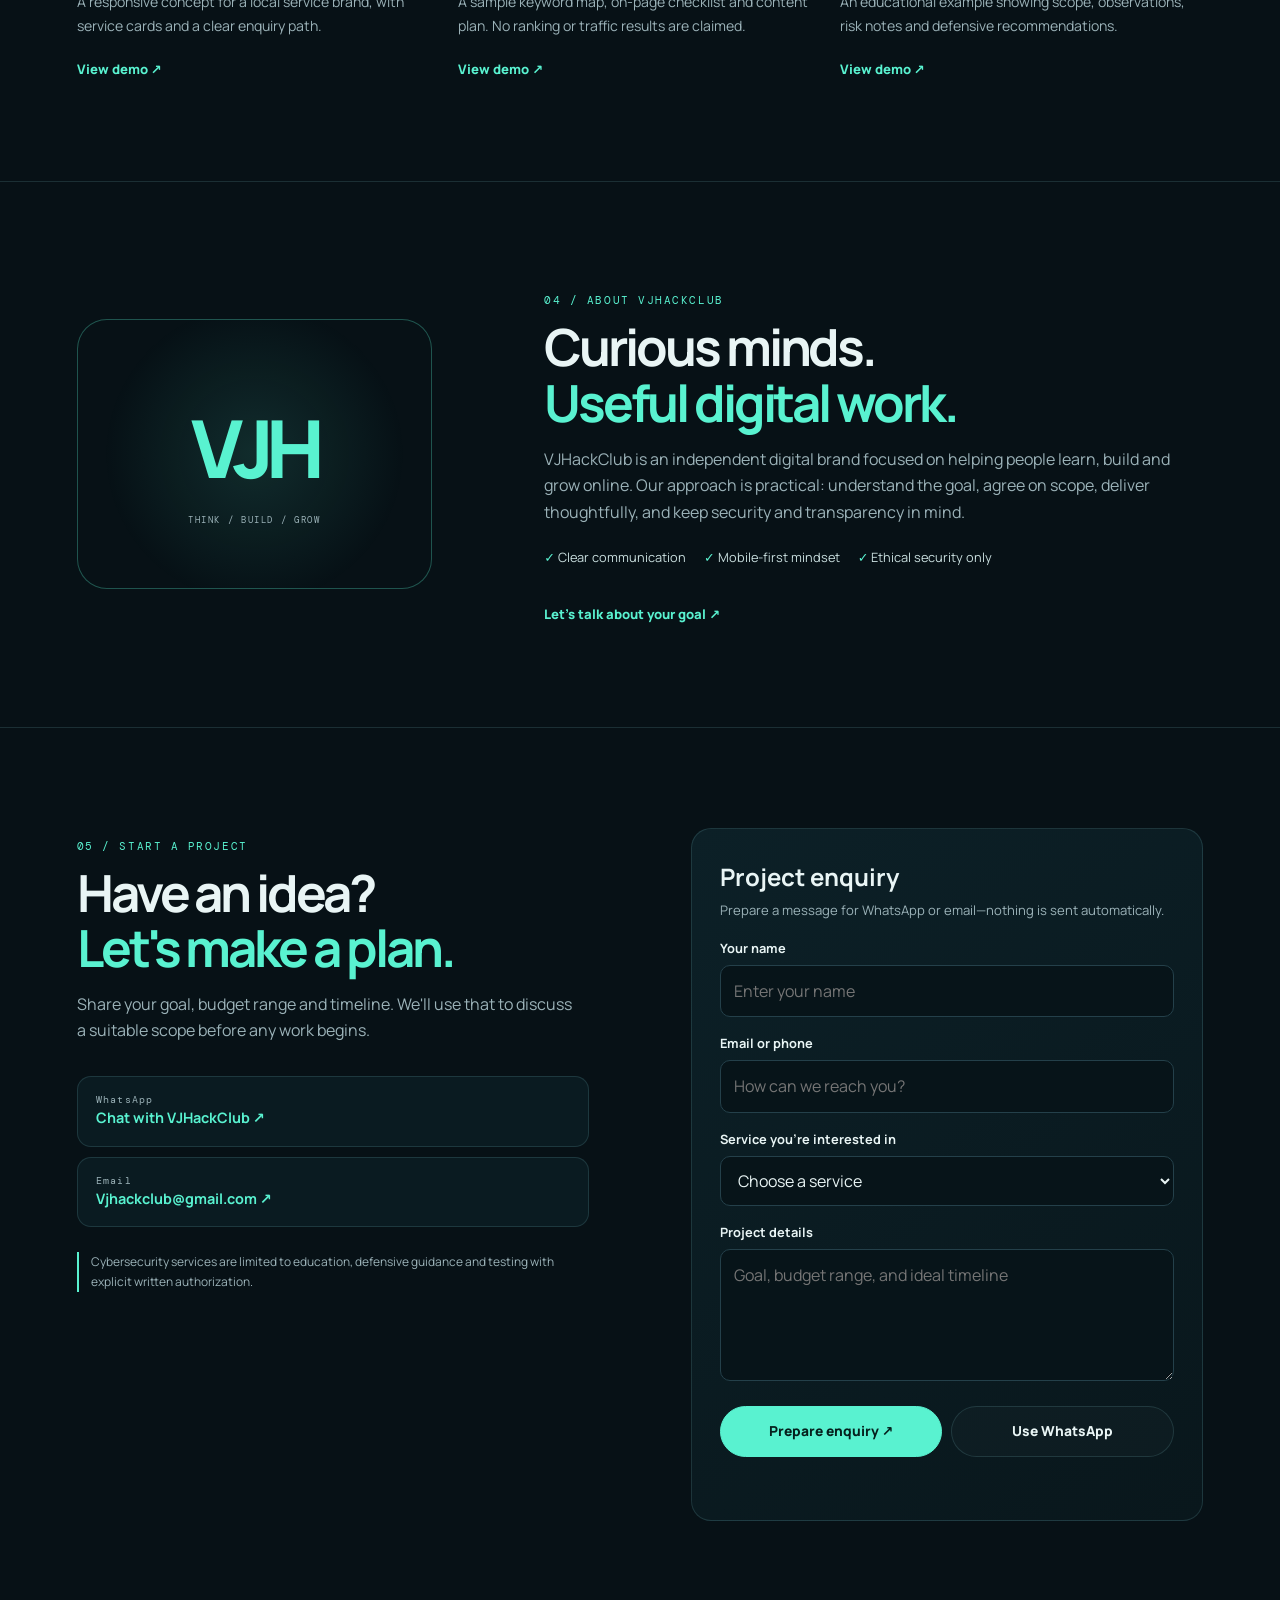
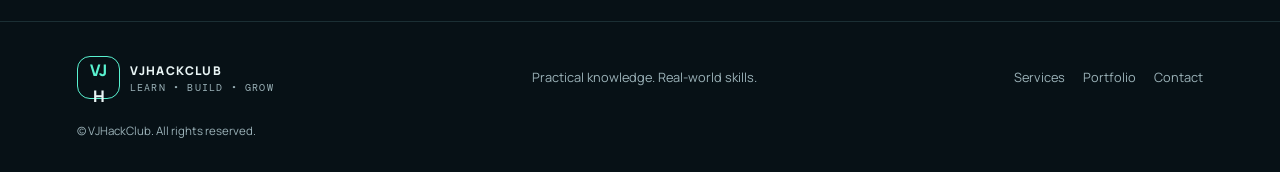
==== commit e1a46cf8: "Add files via upload" ====
--- a/index.html
+++ b/index.html
@@ -1,7 +1,72 @@
-<!doctype html><html lang="en"><head><meta charset="utf-8"><meta name="viewport" content="width=device-width,initial-scale=1"><meta name="description" content="VJHackClub web development, digital marketing and authorized cybersecurity services."><title>VJHackClub | Services & Pricing</title><link rel="stylesheet" href="style.css"></head><body>
-<header><a class="brand" href="#home">⌘ <b><span>VJ</span>HackClub</b></a><button id="menu" aria-label="Toggle menu">☰</button><nav id="nav"><a href="#home">Home</a><a href="#services">Services</a><a href="#pricing">Pricing</a><a href="#portfolio">Portfolio</a><a href="#contact">Contact</a></nav><a class="btn topbtn" href="#contact">Get Started →</a></header>
-<main><section class="hero" id="home"><div><small>ETHICAL HACKING · DIGITAL SOLUTIONS · STARTUP SUPPORT</small><h1>Build a Safer Digital<br>Future with <em>VJHackClub</em></h1><p>Modern web solutions, ethical cybersecurity and digital growth strategies for businesses, startups and creators.</p><a class="btn" href="#contact">Get Started →</a> <a class="btn outline" href="#services">Explore Services</a></div></section>
-<section class="section" id="services"><small class="eyebrow">OUR SERVICES</small><h2>What We Offer</h2><p>Practical, affordable digital services to help your business grow.</p><div class="cards"><article><b>&lt;/&gt;</b><h3>Website Development</h3><p>Responsive, modern websites and e-commerce solutions.</p></article><article><b>↗</b><h3>Digital Marketing & SEO</h3><p>Search optimization, social media and content strategy.</p></article><article><b>⬡</b><h3>Ethical Cybersecurity</h3><p>Authorized security testing, vulnerability reports and guidance.</p></article><article><b>✦</b><h3>Creative Services</h3><p>Video editing, graphic design and branding support.</p></article></div></section>
-<section class="section pricing" id="pricing"><small class="eyebrow">TRANSPARENT STARTING PRICES</small><h2>Packages for Growing Businesses</h2><p>Indicative prices in INR. Final quotes depend on scope, requirements and timeline.</p><div class="plans"><article><small>STARTER</small><h3>Landing Page</h3><strong class="price">₹1,500 <i>starting</i></strong><p>For a service, campaign or personal brand.</p><ul><li>Responsive single page</li><li>Contact call-to-action</li><li>Basic on-page SEO</li><li>One revision round</li></ul><a class="btn dark" href="#contact" data-service="Website Development">Request a Quote →</a></article><article class="featured"><label>POPULAR</label><small>BUSINESS</small><h3>Business Website</h3><strong class="price">₹3,000 <i>starting</i></strong><p>A professional online presence for a small business.</p><ul><li>Up to 5 standard pages</li><li>Mobile-friendly design</li><li>WhatsApp and email links</li><li>Basic on-page SEO</li><li>Two revision rounds</li></ul><a class="btn" href="#contact" data-service="Website Development">Request a Quote →</a></article><article><small>GROWTH</small><h3>E-commerce Website</h3><strong class="price">₹8,000 <i>starting</i></strong><p>A starting point for a small online store.</p><ul><li>Product and category setup</li><li>Mobile-friendly storefront</li><li>Basic SEO setup</li><li>Payment and shipping quoted separately</li></ul><a class="btn dark" href="#contact" data-service="Website Development">Request a Quote →</a></article></div><div class="addons"><div><b>SEO Audit</b><strong>From ₹1,000</strong></div><div><b>Short Video Editing</b><strong>From ₹300/video</strong></div><div><b>Basic SEO Service</b><strong>From ₹3,000/month</strong></div><div><b>Website Maintenance</b><strong>From ₹1,000/month</strong></div></div><p class="fine">Prices are indicative, not a binding offer. Domain, hosting, premium tools, taxes, advertising spend and third-party fees are extra where applicable. Deliverables, deadlines, revisions and payment milestones will be confirmed in a written quotation.</p></section>
-<section class="section portfolio" id="portfolio"><small class="eyebrow">OUR WORK</small><h2>Portfolio & Demonstrations</h2><p>Sample concepts for demonstration. Replace with completed projects as they become available.</p><div class="cards"><article><b>&lt;/&gt;</b><h3>Business Website Concept</h3><p>Responsive small-business website concept.</p></article><article><b>SEO ↗</b><h3>SEO Growth Plan</h3><p>Sample keyword and on-page optimization project.</p></article><article><b>SECURE</b><h3>Security Lab Report</h3><p>Educational assessment in an authorized lab.</p></article></div></section>
-<section class="section contact" id="contact"><div><small class="eyebrow">LET'S TALK</small><h2>Have a Project in Mind?</h2><p>Tell us what you want to build. We'll discuss scope, timeline and budget before work begins.</p><p>Cybersecurity testing is offered only with explicit authorization.</p><p><a class="btn" target="_blank" rel="noopener" href="https://wa.me/919259689247">Chat on WhatsApp ↗</a></p><p>Email: <a href="mailto:Vjhackclub@gmail.com">Vjhackclub@gmail.com</a></p></div><form id="form"><label>Your name<input name="name" required></label><label>Email or phone<input name="contact" required></label><label>Service<select name="service"><option>Website Development</option><option>Digital Marketing / SEO</option><option>Video Editing / Content</option><option>AI Automation</option><option>Authorized Cybersecurity</option><option>Other</option></select></label><label>Project details<textarea name="details" rows="4"></textarea></label><button class="btn" type="submit">Prepare Enquiry →</button><small>This opens an email draft; it does not send automatically.</small></form></section></main><footer><a class="brand" href="#home">⌘ <b><span>VJ</span>HackClub</b></a><p>© <span id="year"></span> VJHackClub. All rights reserved.</p></footer><script src="script.js"></script></body></html>+<!doctype html>
+<html lang="en-IN">
+<head>
+  <meta charset="utf-8">
+  <meta name="viewport" content="width=device-width, initial-scale=1">
+  <title>VJHackClub | Website Development, SEO & Ethical Cybersecurity</title>
+  <meta name="description" content="VJHackClub helps small businesses grow with responsive websites, e-commerce development, SEO, digital marketing, creative content and authorized cybersecurity education.">
+  <meta name="robots" content="index,follow,max-image-preview:large">
+  <meta name="theme-color" content="#071116">
+  <link rel="canonical" href="https://vishaljoshi230399.github.io/vjhackclub/">
+  <meta property="og:type" content="website">
+  <meta property="og:title" content="VJHackClub | Learn • Build • Grow">
+  <meta property="og:description" content="Websites, e-commerce, SEO, digital marketing and ethical cybersecurity guidance for growing businesses.">
+  <meta property="og:url" content="https://vishaljoshi230399.github.io/vjhackclub/">
+  <meta property="og:site_name" content="VJHackClub">
+  <link rel="icon" href="assets/favicon.svg" type="image/svg+xml">
+  <link rel="stylesheet" href="style.css">
+  <script type="application/ld+json">
+  {"@context":"https://schema.org","@type":"ProfessionalService","name":"VJHackClub","url":"https://vishaljoshi230399.github.io/vjhackclub/","email":"Vjhackclub@gmail.com","telephone":"+919259689247","description":"Website development, e-commerce, SEO, digital marketing, creative content and authorized cybersecurity education.","areaServed":"Worldwide","priceRange":"₹₹"}
+  </script>
+</head>
+<body>
+<header class="site-header">
+  <a class="brand" href="#home" aria-label="VJHackClub home"><span class="brand-mark">VJ<span>H</span></span><span>VJHACKCLUB<small>LEARN • BUILD • GROW</small></span></a>
+  <button class="menu-toggle" aria-label="Open navigation" aria-expanded="false">☰</button>
+  <nav class="nav-links" aria-label="Main navigation">
+    <a href="#home">Home</a><a href="#services">Services</a><a href="#pricing">Pricing</a><a href="#portfolio">Portfolio</a><a href="#about">About</a><a href="#contact" class="nav-cta">Get a Quote ↗</a>
+  </nav>
+</header>
+<main>
+<section class="hero section" id="home">
+  <div class="hero-copy"><p class="eyebrow"><span class="status-dot"></span> DIGITAL SOLUTIONS · SECURITY-MINDED · CREATIVE</p>
+    <h1>Build a stronger<br><span>digital future.</span></h1>
+    <p class="hero-text">VJHackClub helps businesses and creators build their online presence with modern websites, e-commerce, SEO and practical digital services.</p>
+    <div class="hero-actions"><a class="button button-primary" href="#contact">Discuss your project <span>↗</span></a><a class="button button-ghost" href="#portfolio">Explore demo work ↓</a></div>
+    <div class="hero-trust"><span>✦ Mobile-first design</span><span>✦ Clear scope & pricing</span><span>✦ Ethical by design</span></div>
+  </div>
+  <div class="hero-visual" aria-label="Abstract digital interface illustration"><div class="orbit orbit-one"></div><div class="orbit orbit-two"></div><div class="visual-card"><div class="visual-top"><span></span><span></span><span></span><b>VJH / DIGITAL LAB</b></div><div class="visual-lock">⌁</div><p class="visual-label">IDEAS → DIGITAL IMPACT</p><div class="visual-bars"><i></i><i></i><i></i><i></i><i></i><i></i><i></i><i></i><i></i></div><div class="visual-bottom"><span>BUILD</span><span>SECURE</span><span>GROW</span></div></div><div class="floating-tag tag-top">&lt;/&gt; WEB</div><div class="floating-tag tag-bottom">✳ SEO + AI</div></div>
+</section>
+<div class="ticker"><span>WEBSITE DEVELOPMENT</span><b>✳</b><span>SEO & DIGITAL GROWTH</span><b>✳</b><span>CREATIVE CONTENT</span><b>✳</b><span>ETHICAL CYBERSECURITY</span></div>
+<section class="section" id="services"><div class="section-heading"><div><p class="eyebrow">01 / WHAT WE DO</p><h2>Practical services.<br><span>Real business goals.</span></h2></div><p>Digital essentials for small businesses, startups, creators and local brands—with clear deliverables and a plan before work begins.</p></div>
+  <div class="service-grid">
+    <article class="service-card"><div class="card-icon">↗</div><p class="card-index">01 / BUILD</p><h3>Websites & E-commerce</h3><p>Responsive business websites, landing pages, product catalogues and online-store experiences.</p><a href="#contact" class="text-link" data-service="Website development">Discuss a website ↗</a></article>
+    <article class="service-card"><div class="card-icon">⌕</div><p class="card-index">02 / GROW</p><h3>SEO & Digital Marketing</h3><p>On-page SEO, keyword planning, content strategy, social media and campaign support.</p><a href="#contact" class="text-link" data-service="SEO and digital marketing">Plan your growth ↗</a></article>
+    <article class="service-card"><div class="card-icon">⬡</div><p class="card-index">03 / PROTECT</p><h3>Cybersecurity Learning</h3><p>Security awareness, defensive guidance and lab-based assessments only with explicit authorization.</p><a href="#contact" class="text-link" data-service="Cybersecurity education or authorized lab">Discuss a safe lab ↗</a></article>
+    <article class="service-card"><div class="card-icon">✳</div><p class="card-index">04 / CREATE</p><h3>Creative & AI Support</h3><p>Short-form video editing, graphic design, branding assets and practical AI workflow ideas.</p><a href="#contact" class="text-link" data-service="Creative content and AI support">Create something ↗</a></article>
+  </div>
+</section>
+<section class="pricing-section section" id="pricing"><div class="section-heading"><div><p class="eyebrow">02 / STARTING PRICES</p><h2>Simple starting points.<br><span>Clear scope first.</span></h2></div><p>Indicative INR prices. We confirm requirements, timeline, deliverables and revisions in writing before starting.</p></div>
+  <div class="pricing-grid">
+    <article class="price-card"><p class="plan-label">STARTER</p><h3>Landing Page</h3><p class="price">₹1,500 <small>starting</small></p><p>For a service, campaign or personal brand.</p><ul><li>Responsive single page</li><li>Contact call-to-action</li><li>Basic on-page SEO</li><li>One revision round</li></ul><a class="button button-ghost quote-link" href="#contact" data-service="Landing page">Request a quote ↗</a></article>
+    <article class="price-card featured"><div class="popular-tag">POPULAR</div><p class="plan-label">BUSINESS</p><h3>Business Website</h3><p class="price">₹3,000 <small>starting</small></p><p>A professional online presence for a small business.</p><ul><li>Up to 5 standard pages</li><li>Mobile-friendly layout</li><li>WhatsApp and email links</li><li>Basic on-page SEO</li><li>Two revision rounds</li></ul><a class="button button-primary quote-link" href="#contact" data-service="Business website">Request a quote ↗</a></article>
+    <article class="price-card"><p class="plan-label">GROWTH</p><h3>E-commerce Website</h3><p class="price">₹8,000 <small>starting</small></p><p>A starting point for a small online store.</p><ul><li>Product and category setup</li><li>Mobile-friendly storefront</li><li>Basic SEO setup</li><li>Payment/shipping quoted separately</li></ul><a class="button button-ghost quote-link" href="#contact" data-service="E-commerce website">Request a quote ↗</a></article>
+  </div>
+  <div class="mini-prices"><div><span>SEO audit</span><b>From ₹1,000</b></div><div><span>Short video editing</span><b>From ₹300/video</b></div><div><span>Basic SEO service</span><b>From ₹3,000/month</b></div><div><span>Website maintenance</span><b>From ₹1,000/month</b></div></div>
+  <p class="fine-print">Prices are indicative, not a binding offer. Domain, hosting, premium tools, taxes, advertising spend, payment gateways and third-party fees may be extra. Final scope and payment milestones are confirmed in a written quotation.</p>
+</section>
+<section class="section portfolio-section" id="portfolio"><div class="section-heading"><div><p class="eyebrow">03 / SELECTED DEMOS</p><h2>Made to show<br><span>what's possible.</span></h2></div><p>These are demonstration concepts created to show approach and design direction—not paid client projects or measured results.</p></div>
+  <div class="portfolio-grid">
+    <article class="project-card"><a class="project-art art-store" href="projects/business-website-demo.html" aria-label="View business website demo"><div class="mock-browser"><div class="browser-bar"><i></i><i></i><i></i><span>localbrand.example</span></div><div class="mock-site"><small>LOCAL / BRAND</small><b>Made for<br>your neighbourhood.</b><em>Discover the difference →</em><div class="mock-products"><i></i><i></i><i></i></div></div></div></a><div class="project-meta"><span>WEB DESIGN · DEMO 01</span><span>01</span></div><h3>Local Business Website</h3><p>A responsive concept for a local service brand, with service cards and a clear enquiry path.</p><a class="text-link" href="projects/business-website-demo.html">View demo ↗</a></article>
+    <article class="project-card"><a class="project-art art-seo" href="projects/seo-growth-demo.html" aria-label="View SEO demo"><div class="seo-board"><div class="seo-head"><span>SEARCH VISIBILITY</span><b>DEMO</b></div><div class="seo-number">+<span>STRATEGY</span></div><div class="chart-bars"><i></i><i></i><i></i><i></i><i></i><i></i><i></i></div><div class="seo-lines"><i></i><i></i><i></i></div></div></a><div class="project-meta"><span>SEO · DEMO 02</span><span>02</span></div><h3>SEO Growth Plan</h3><p>A sample keyword map, on-page checklist and content plan. No ranking or traffic results are claimed.</p><a class="text-link" href="projects/seo-growth-demo.html">View demo ↗</a></article>
+    <article class="project-card"><a class="project-art art-security" href="projects/security-lab-demo.html" aria-label="View cybersecurity lab demo"><div class="terminal"><div class="terminal-head"><span>AUTHORIZED LAB / REPORT</span><b>● ● ●</b></div><p><i>$</i> scope: local test app</p><p><i>$</i> checks: headers, access, inputs</p><p class="terminal-ok">✓ no real target scanned</p><div class="terminal-rule"></div><span class="terminal-caption">LEARN · TEST · DOCUMENT</span></div></a><div class="project-meta"><span>CYBERSECURITY · DEMO 03</span><span>03</span></div><h3>Security Lab Report</h3><p>An educational example showing scope, observations, risk notes and defensive recommendations.</p><a class="text-link" href="projects/security-lab-demo.html">View demo ↗</a></article>
+  </div>
+</section>
+<section class="about-section section" id="about"><div class="about-mark"><span>VJH</span><small>THINK / BUILD / GROW</small></div><div><p class="eyebrow">04 / ABOUT VJHACKCLUB</p><h2>Curious minds.<br><span>Useful digital work.</span></h2><p>VJHackClub is an independent digital brand focused on helping people learn, build and grow online. Our approach is practical: understand the goal, agree on scope, deliver thoughtfully, and keep security and transparency in mind.</p><div class="about-points"><span>✓ Clear communication</span><span>✓ Mobile-first mindset</span><span>✓ Ethical security only</span></div><a class="text-link" href="#contact">Let's talk about your goal ↗</a></div></section>
+<section class="contact-section section" id="contact"><div class="contact-copy"><p class="eyebrow">05 / START A PROJECT</p><h2>Have an idea?<br><span>Let's make a plan.</span></h2><p>Share your goal, budget range and timeline. We'll use that to discuss a suitable scope before any work begins.</p><div class="contact-links"><a href="https://wa.me/919259689247" target="_blank" rel="noopener noreferrer"><span>WhatsApp</span><b>Chat with VJHackClub ↗</b></a><a href="mailto:Vjhackclub@gmail.com"><span>Email</span><b>Vjhackclub@gmail.com ↗</b></a></div><p class="security-note">Cybersecurity services are limited to education, defensive guidance and testing with explicit written authorization.</p></div>
+  <form class="contact-form" id="enquiry-form"><h3>Project enquiry</h3><p>Prepare a message for WhatsApp or email—nothing is sent automatically.</p><label for="name">Your name</label><input id="name" name="name" autocomplete="name" required placeholder="Enter your name"><label for="reply">Email or phone</label><input id="reply" name="reply" required placeholder="How can we reach you?"><label for="service">Service you're interested in</label><select id="service" name="service" required><option value="">Choose a service</option><option>Website development</option><option>Landing page</option><option>Business website</option><option>E-commerce website</option><option>SEO and digital marketing</option><option>Creative content and AI support</option><option>Cybersecurity education or authorized lab</option><option>Other / not sure yet</option></select><label for="details">Project details</label><textarea id="details" name="details" rows="4" required placeholder="Goal, budget range, and ideal timeline"></textarea><div class="form-actions"><button class="button button-primary" type="submit">Prepare enquiry ↗</button><button class="button button-ghost" type="button" id="whatsapp-enquiry">Use WhatsApp</button></div><p class="form-feedback" id="form-feedback" aria-live="polite"></p></form>
+</section>
+</main>
+<footer class="site-footer"><a class="brand" href="#home"><span class="brand-mark">VJ<span>H</span></span><span>VJHACKCLUB<small>LEARN • BUILD • GROW</small></span></a><p>Practical knowledge. Real-world skills.</p><div><a href="#services">Services</a><a href="#portfolio">Portfolio</a><a href="#contact">Contact</a></div><small>© <span id="year"></span> VJHackClub. All rights reserved.</small></footer>
+<script src="script.js" defer></script>
+</body></html>
--- a/style.css
+++ b/style.css
@@ -1 +1,3 @@
-*{box-sizing:border-box}html{scroll-behavior:smooth;scroll-padding-top:80px}body{margin:0;font-family:Arial,Helvetica,sans-serif;color:#12202a}a{text-decoration:none;color:inherit}header{position:sticky;top:0;z-index:10;background:#061018;color:white;display:flex;align-items:center;justify-content:space-between;padding:14px 6%;gap:20px;border-bottom:1px solid #17312e}.brand{font-size:20px;display:flex;align-items:center;gap:10px;color:#fff}.brand:first-letter{color:#00e99a}.brand span,em{color:#00e99a;font-style:normal}nav{display:flex;gap:25px;font-size:13px}nav a:hover{color:#00e99a}#menu{display:none;background:none;border:0;color:white;font-size:24px}.btn{display:inline-block;background:#00e99a;color:#032016;padding:13px 18px;border-radius:7px;font-size:13px;font-weight:bold;border:0;cursor:pointer}.outline{background:transparent;color:#fff;border:1px solid #789099}.dark{background:#07151b;color:#fff}.hero{background:linear-gradient(90deg,#020a0ef5,#020a0ec9 60%,#020a0e8a),url('https://images.unsplash.com/photo-1518770660439-4636190af475?auto=format&fit=crop&w=1800&q=80') center/cover;color:#fff;min-height:420px;padding:80px 7%;display:flex;align-items:center}.hero>div{max-width:650px}.hero small,.eyebrow{color:#00b978;font-weight:bold;letter-spacing:1.3px;font-size:11px}.hero h1{font-size:clamp(34px,5vw,54px);line-height:1.1;letter-spacing:-1.5px;margin:18px 0}.hero p{color:#d2dce2;line-height:1.7;max-width:550px;margin-bottom:25px}.section{padding:55px 7%}.section h2{font-size:30px;letter-spacing:-.8px;margin:10px 0}.section>p{color:#5d6b75;line-height:1.6}.cards{display:grid;grid-template-columns:repeat(4,1fr);gap:17px;margin-top:28px}.cards article,.plans article{border:1px solid #dce5e8;border-radius:10px;padding:22px;background:#fff}.cards article>b{display:grid;place-items:center;width:44px;height:44px;border-radius:12px;background:#061a1c;color:#00e99a;font-size:19px}.cards h3{font-size:16px}.cards p,.plans p{font-size:13px;line-height:1.6;color:#5b6973}.pricing{background:#f3f7f8}.plans{display:grid;grid-template-columns:repeat(3,1fr);gap:18px;margin-top:28px}.plans article{position:relative;padding:25px}.plans article>small{font-weight:bold;letter-spacing:1.5px;color:#138b60}.plans h3{font-size:21px;margin:12px 0}.price{display:block;font-size:28px;color:#081820}.price i{font-size:11px;color:#687781;font-style:normal;font-weight:normal}.plans ul{padding-left:20px;line-height:2.1;font-size:13px;color:#34444d;margin:20px 0}.plans li::marker{color:#00a86b}.plans .featured{border:2px solid #00b978;box-shadow:0 10px 28px #00b97819}.featured label{position:absolute;right:15px;top:15px;background:#d9fff0;color:#08784f;padding:5px 8px;border-radius:20px;font-size:10px}.addons{display:grid;grid-template-columns:repeat(4,1fr);gap:12px;margin-top:22px}.addons div{background:white;border:1px solid #dce5e8;border-radius:8px;padding:15px}.addons b,.addons strong{display:block;font-size:13px;margin-bottom:8px}.addons strong{color:#11875d}.fine{font-size:11px!important;margin-top:20px}.portfolio .cards{grid-template-columns:repeat(3,1fr)}.contact{background:#061018;color:#fff;display:grid;grid-template-columns:1fr 1fr;gap:50px}.contact h2{font-size:32px}.contact p{color:#c4d0d7;line-height:1.7}.contact form{display:grid;gap:14px}.contact label{font-size:12px;color:#dce5e9}.contact input,.contact select,.contact textarea{display:block;width:100%;margin-top:7px;padding:12px;border:1px solid #2a4049;border-radius:7px;background:#0d1c24;color:white;font:inherit}.contact form small{font-size:11px;color:#9daeb8}.contact a:not(.btn){color:#00e99a}footer{background:#03090e;color:#fff;padding:24px 7%;display:flex;align-items:center;justify-content:space-between}footer p{color:#9aabb5;font-size:12px}@media(max-width:800px){.cards{grid-template-columns:repeat(2,1fr)}.plans{grid-template-columns:1fr}.addons{grid-template-columns:repeat(2,1fr)}header{padding:12px 5%}.topbtn{display:none}}@media(max-width:580px){#menu{display:block}nav{display:none;position:absolute;top:58px;left:0;right:0;background:#061018;padding:20px 6%;flex-direction:column;gap:18px}nav.open{display:flex}.hero{padding:65px 6%;min-height:410px}.section{padding:40px 6%}.cards,.portfolio .cards{grid-template-columns:1fr}.contact{grid-template-columns:1fr;gap:25px}footer{flex-direction:column;gap:10px}.section h2{font-size:26px}}+@import url('https://fonts.googleapis.com/css2?family=DM+Mono:wght@400;500&family=Manrope:wght@400;500;600;700;800&display=swap');
+:root{--bg:#071116;--panel:#0b1b22;--panel2:#0e242c;--text:#e9f5f5;--muted:#9bb2b8;--aqua:#59f2d0;--blue:#70cfff;--line:rgba(132,206,209,.16);--radius:20px}*{box-sizing:border-box}html{scroll-behavior:smooth;scroll-padding-top:90px}body{margin:0;background:var(--bg);color:var(--text);font-family:Manrope,system-ui,sans-serif;line-height:1.65}a{color:inherit;text-decoration:none}button,input,select,textarea{font:inherit}.site-header{position:sticky;top:0;z-index:20;display:flex;align-items:center;justify-content:space-between;gap:20px;padding:14px max(5vw,22px);background:rgba(7,17,22,.9);backdrop-filter:blur(16px);border-bottom:1px solid var(--line)}.brand{display:flex;align-items:center;gap:10px;font-weight:800;letter-spacing:.1em;font-size:.86rem}.brand small{display:block;color:var(--muted);font:10px 'DM Mono',monospace;letter-spacing:.12em}.brand-mark{display:grid;place-items:center;width:43px;height:43px;border:1px solid var(--aqua);border-radius:13px;color:var(--aqua);font-weight:800;letter-spacing:-.07em;font-size:1rem}.brand-mark span{color:var(--text)}.nav-links{display:flex;align-items:center;gap:27px;font-size:.85rem;color:#c4d4d7}.nav-links a:hover,.text-link:hover{color:var(--aqua)}.nav-cta{border:1px solid var(--aqua);border-radius:99px;padding:9px 15px;color:var(--aqua)}.menu-toggle{display:none;background:transparent;border:1px solid var(--line);color:var(--text);border-radius:10px;padding:6px 11px}.section{padding:100px max(6vw,24px);max-width:1400px;margin:auto}.hero{display:grid;grid-template-columns:1.05fr .95fr;gap:40px;align-items:center;min-height:650px;padding-top:86px;padding-bottom:85px}.eyebrow,.card-index,.plan-label,.project-meta,.ticker,.visual-label,.visual-bottom,.terminal-caption{font:11px 'DM Mono',monospace;letter-spacing:.14em;color:var(--aqua)}.status-dot{display:inline-block;width:7px;height:7px;border-radius:50%;background:var(--aqua);box-shadow:0 0 12px var(--aqua);margin-right:9px}.hero h1{font-size:clamp(3.2rem,6.5vw,6.6rem);line-height:.99;letter-spacing:-.075em;margin:24px 0}.hero h1 span,.section-heading h2 span,.about-section h2 span,.contact-copy h2 span{color:var(--aqua)}.hero-text{font-size:1.08rem;color:var(--muted);max-width:600px}.hero-actions{display:flex;gap:12px;flex-wrap:wrap;margin:30px 0}.button{display:inline-flex;align-items:center;justify-content:center;gap:20px;border-radius:99px;padding:13px 20px;border:1px solid var(--line);font-weight:800;font-size:.86rem;cursor:pointer;transition:transform .2s,background .2s}.button:hover{transform:translateY(-2px)}.button-primary{background:var(--aqua);color:#05201d;border-color:var(--aqua)}.button-ghost{color:var(--text);background:rgba(255,255,255,.02)}.hero-trust{display:flex;flex-wrap:wrap;gap:18px;color:var(--muted);font-size:.75rem}.hero-visual{min-height:410px;position:relative;display:grid;place-items:center;overflow:hidden}.orbit{position:absolute;border:1px solid rgba(89,242,208,.2);border-radius:50%;width:330px;height:330px}.orbit-two{width:450px;height:450px;border-color:rgba(112,207,255,.13)}.visual-card{position:relative;z-index:2;width:min(390px,90%);padding:18px;border:1px solid rgba(89,242,208,.35);border-radius:20px;background:linear-gradient(145deg,rgba(16,46,54,.95),rgba(6,19,25,.96));box-shadow:0 30px 90px rgba(0,0,0,.35),0 0 70px rgba(89,242,208,.07);transform:rotate(-3deg)}.visual-top{display:flex;align-items:center;gap:5px;border-bottom:1px solid var(--line);padding-bottom:14px;color:var(--muted)}.visual-top>span{width:6px;height:6px;background:#34535b;border-radius:50%}.visual-top b{margin-left:auto;font:9px 'DM Mono',monospace;letter-spacing:.12em}.visual-lock{font-size:7rem;text-align:center;color:var(--aqua);line-height:1.25;text-shadow:0 0 35px rgba(89,242,208,.4)}.visual-label{text-align:center}.visual-bars{height:65px;display:flex;align-items:end;gap:7px;justify-content:center;margin:16px}.visual-bars i{width:15px;border-radius:5px 5px 0 0;background:linear-gradient(var(--aqua),#1b7b82);height:var(--h,55%)}.visual-bars i:nth-child(3n){--h:85%}.visual-bars i:nth-child(2n){--h:35%}.visual-bars i:nth-child(4n){--h:70%}.visual-bottom{display:flex;justify-content:space-between;border-top:1px solid var(--line);padding-top:13px;font-size:9px}.floating-tag{position:absolute;z-index:3;padding:11px 14px;border:1px solid var(--line);border-radius:12px;background:#10262d;font:11px 'DM Mono',monospace;color:var(--aqua);box-shadow:0 12px 40px #0005}.tag-top{top:65px;right:2%}.tag-bottom{bottom:58px;left:1%}.ticker{display:flex;justify-content:center;align-items:center;gap:24px;flex-wrap:wrap;background:#0b2026;padding:17px 20px;font-size:10px}.ticker b{color:var(--blue)}.section-heading{display:flex;align-items:end;justify-content:space-between;gap:35px;margin-bottom:42px}.section-heading h2,.about-section h2,.contact-copy h2{font-size:clamp(2.2rem,4vw,4.2rem);line-height:1.08;letter-spacing:-.06em;margin:12px 0}.section-heading>p{max-width:440px;color:var(--muted);margin:0 0 6px}.service-grid{display:grid;grid-template-columns:repeat(4,1fr);gap:15px}.service-card{padding:26px 23px;border:1px solid var(--line);border-radius:var(--radius);background:linear-gradient(145deg,#0b1c22,#09171c);min-height:295px;display:flex;flex-direction:column}.card-icon{display:grid;place-items:center;width:45px;height:45px;border:1px solid rgba(89,242,208,.3);border-radius:14px;color:var(--aqua);font-size:1.4rem}.card-index{margin:20px 0 8px;font-size:9px}.service-card h3,.project-card h3{margin:0;font-size:1.15rem;letter-spacing:-.03em}.service-card>p:not(.card-index),.project-card>p{color:var(--muted);font-size:.88rem}.text-link{display:inline-block;color:var(--aqua);font-weight:800;font-size:.82rem;margin-top:auto;padding-top:14px}.pricing-section{max-width:none;background:radial-gradient(ellipse at 50% 10%,rgba(20,92,94,.14),transparent 50%),#09171c}.pricing-section>.section-heading,.pricing-grid,.mini-prices,.fine-print{max-width:1200px;margin-left:auto;margin-right:auto}.pricing-grid{display:grid;grid-template-columns:repeat(3,1fr);gap:17px}.price-card{position:relative;padding:30px;border:1px solid var(--line);border-radius:var(--radius);background:rgba(11,29,36,.82)}.price-card.featured{border-color:rgba(89,242,208,.7);box-shadow:0 0 50px rgba(89,242,208,.07)}.popular-tag{position:absolute;right:20px;top:20px;background:var(--aqua);color:#05201d;border-radius:99px;padding:5px 9px;font:9px 'DM Mono',monospace}.plan-label{margin:0 0 8px}.price-card h3{font-size:1.4rem;margin:0}.price{font-size:2.2rem;font-weight:800;letter-spacing:-.05em;margin:12px 0 0}.price small{font-size:.8rem;letter-spacing:0;color:var(--muted);font-weight:500}.price-card>p:not(.plan-label):not(.price){color:var(--muted);font-size:.87rem}.price-card ul{padding-left:20px;color:#d5e4e5;font-size:.85rem;min-height:145px}.price-card li{padding:4px 0}.price-card li::marker{color:var(--aqua)}.price-card .button{width:100%;margin-top:12px}.mini-prices{display:grid;grid-template-columns:repeat(4,1fr);gap:10px;margin-top:20px}.mini-prices div{padding:16px;border:1px solid var(--line);border-radius:13px;display:flex;flex-direction:column;gap:5px}.mini-prices span,.fine-print{color:var(--muted);font-size:.77rem}.mini-prices b{font-size:.9rem}.fine-print{margin-top:18px}.portfolio-grid{display:grid;grid-template-columns:repeat(3,1fr);gap:18px}.project-card{min-width:0}.project-art{height:245px;display:grid;place-items:center;overflow:hidden;border:1px solid var(--line);border-radius:18px;background:#0d252d;transition:transform .2s,border-color .2s}.project-art:hover{transform:translateY(-4px);border-color:var(--aqua)}.art-store{background:radial-gradient(circle at 80% 10%,#28605e,#102b32 55%,#0b1b21)}.mock-browser{width:83%;background:#e6f3ed;border-radius:10px;overflow:hidden;box-shadow:0 20px 50px #0006;transform:rotate(-3deg)}.browser-bar{height:24px;display:flex;align-items:center;gap:4px;padding:0 9px;background:#d1e3db}.browser-bar i{width:5px;height:5px;border-radius:50%;background:#76918a}.browser-bar span{font:7px monospace;color:#45605a;margin-left:auto}.mock-site{padding:19px;color:#133c37}.mock-site small{font:7px monospace;letter-spacing:.14em}.mock-site b{display:block;font-size:1.6rem;line-height:1.03;margin:15px 0}.mock-site em{font-size:8px;font-style:normal;color:#14766b}.mock-products{display:flex;gap:7px;margin-top:16px}.mock-products i{height:34px;flex:1;border-radius:5px;background:linear-gradient(135deg,#c3e6d8,#4ca79a)}.mock-products i:nth-child(2){background:linear-gradient(135deg,#eed9a8,#a27a4e)}.art-seo{background:radial-gradient(circle at 70% 30%,#173d62,#0b1d2a)}.seo-board{width:75%;padding:20px;border:1px solid #5b8fa9;border-radius:13px;background:#0c2232;box-shadow:0 20px 40px #0005;transform:rotate(2deg)}.seo-head{display:flex;justify-content:space-between;font:8px monospace;color:#b5d4e4}.seo-head b{color:var(--aqua)}.seo-number{font-size:2rem;font-weight:800;color:var(--aqua);margin-top:15px}.seo-number span{font:9px monospace;color:#b5d4e4;letter-spacing:.1em}.chart-bars{height:55px;display:flex;align-items:end;gap:7px;border-bottom:1px solid #335164}.chart-bars i{flex:1;background:linear-gradient(#69d9ce,#1c7381);height:25%}.chart-bars i:nth-child(2){height:40%}.chart-bars i:nth-child(3){height:33%}.chart-bars i:nth-child(4){height:58%}.chart-bars i:nth-child(5){height:49%}.chart-bars i:nth-child(6){height:76%}.chart-bars i:nth-child(7){height:90%}.seo-lines{margin-top:14px}.seo-lines i{display:block;height:4px;margin:6px 0;border-radius:5px;background:#234352}.seo-lines i:nth-child(1){width:90%}.seo-lines i:nth-child(2){width:65%}.seo-lines i:nth-child(3){width:78%}.art-security{background:radial-gradient(circle at 40% 50%,#153b37,#091b20)}.terminal{width:84%;padding:17px;background:#071411;border:1px solid #1b6457;border-radius:12px;box-shadow:0 20px 50px #0007;transform:rotate(-2deg);font:9px 'DM Mono',monospace;color:#b6d8cb}.terminal-head{display:flex;justify-content:space-between;border-bottom:1px solid #22463f;padding-bottom:11px;color:#77a89a;font-size:7px}.terminal-head b{color:var(--aqua)}.terminal p{margin:15px 0}.terminal p i{color:var(--aqua);font-style:normal}.terminal-ok{color:var(--aqua)}.terminal-rule{height:1px;background:#22463f;margin:16px 0}.terminal-caption{font-size:8px}.project-meta{display:flex;justify-content:space-between;margin:20px 0 8px;font-size:9px}.project-meta span:last-child{color:var(--muted)}.project-card>p{margin:8px 0}.about-section{display:grid;grid-template-columns:.7fr 1.3fr;gap:10%;align-items:center;border-top:1px solid var(--line);border-bottom:1px solid var(--line)}.about-mark{height:270px;display:flex;flex-direction:column;align-items:center;justify-content:center;border:1px solid rgba(89,242,208,.3);border-radius:30px;background:radial-gradient(circle,rgba(89,242,208,.12),transparent 68%)}.about-mark span{font-size:5rem;font-weight:800;letter-spacing:-.1em;color:var(--aqua)}.about-mark small{font:9px 'DM Mono',monospace;letter-spacing:.18em;color:var(--muted)}.about-section>div:last-child>p:not(.eyebrow){max-width:700px;color:var(--muted)}.about-points{display:flex;gap:18px;flex-wrap:wrap;color:#c8dddd;font-size:.8rem;margin:22px 0}.about-points span::first-letter{color:var(--aqua)}.contact-section{display:grid;grid-template-columns:1fr 1fr;gap:9%;align-items:start}.contact-copy>p:not(.eyebrow){color:var(--muted);max-width:500px}.contact-links{margin-top:32px;display:grid;gap:10px}.contact-links a{display:flex;flex-direction:column;padding:16px 18px;border:1px solid var(--line);border-radius:14px;background:#0a1b21}.contact-links a span{font:10px 'DM Mono',monospace;letter-spacing:.12em;color:var(--muted)}.contact-links a b{color:var(--aqua);font-size:.9rem}.security-note{font-size:.75rem;border-left:2px solid var(--aqua);padding-left:12px;margin-top:25px}.contact-form{padding:28px;border:1px solid var(--line);border-radius:20px;background:linear-gradient(145deg,#0c2027,#09171c)}.contact-form h3{margin:0;font-size:1.5rem}.contact-form>p{font-size:.82rem;color:var(--muted);margin-top:4px}.contact-form label{display:block;margin:16px 0 6px;font-size:.8rem;font-weight:700}.contact-form input,.contact-form select,.contact-form textarea{width:100%;padding:12px 13px;border-radius:10px;border:1px solid #24404a;background:#071419;color:var(--text);outline:none}.contact-form input:focus,.contact-form select:focus,.contact-form textarea:focus{border-color:var(--aqua);box-shadow:0 0 0 3px rgba(89,242,208,.08)}.contact-form textarea{resize:vertical}.form-actions{display:flex;gap:9px;flex-wrap:wrap;margin-top:18px}.form-actions .button{flex:1}.form-feedback{color:var(--aqua);min-height:1.4em}.site-footer{border-top:1px solid var(--line);padding:32px max(6vw,24px);display:flex;align-items:center;justify-content:space-between;gap:20px;flex-wrap:wrap}.site-footer>p{color:var(--muted);font-size:.8rem}.site-footer>div{display:flex;gap:18px;font-size:.8rem;color:var(--muted)}.site-footer>small{width:100%;color:var(--muted);font-size:.72rem}.site-footer .brand{font-size:.75rem}
+@media(max-width:1000px){.nav-links{gap:14px}.hero{grid-template-columns:1fr 0.8fr}.service-grid{grid-template-columns:repeat(2,1fr)}.mini-prices{grid-template-columns:repeat(2,1fr)}}@media(max-width:760px){.site-header{padding:12px 20px}.menu-toggle{display:block}.nav-links{display:none;position:absolute;left:12px;right:12px;top:68px;padding:16px;border:1px solid var(--line);border-radius:16px;background:#0a1b21;flex-direction:column;align-items:stretch;gap:4px}.nav-links.open{display:flex}.nav-links a{padding:10px}.nav-cta{text-align:center}.section{padding:70px 22px}.hero{grid-template-columns:1fr;padding-top:58px;gap:15px;min-height:0}.hero h1{font-size:clamp(3.1rem,14vw,5rem)}.hero-visual{min-height:330px}.orbit{width:260px;height:260px}.orbit-two{width:340px;height:340px}.visual-card{max-width:330px}.tag-top{top:35px;right:0}.tag-bottom{bottom:25px}.section-heading{display:block}.section-heading>p{margin-top:18px}.pricing-grid,.portfolio-grid{grid-template-columns:1fr}.price-card ul{min-height:0}.project-art{height:230px}.about-section,.contact-section{grid-template-columns:1fr;gap:35px}.about-mark{height:200px}.site-footer{align-items:flex-start;flex-direction:column}.site-footer>small{width:auto}.ticker{gap:12px;font-size:9px}}@media(max-width:420px){.service-grid,.mini-prices{grid-template-columns:1fr}.hero-actions .button{width:100%}.contact-form{padding:20px}.form-actions .button{flex-basis:100%}.hero-trust{gap:9px}.brand{font-size:.72rem}}
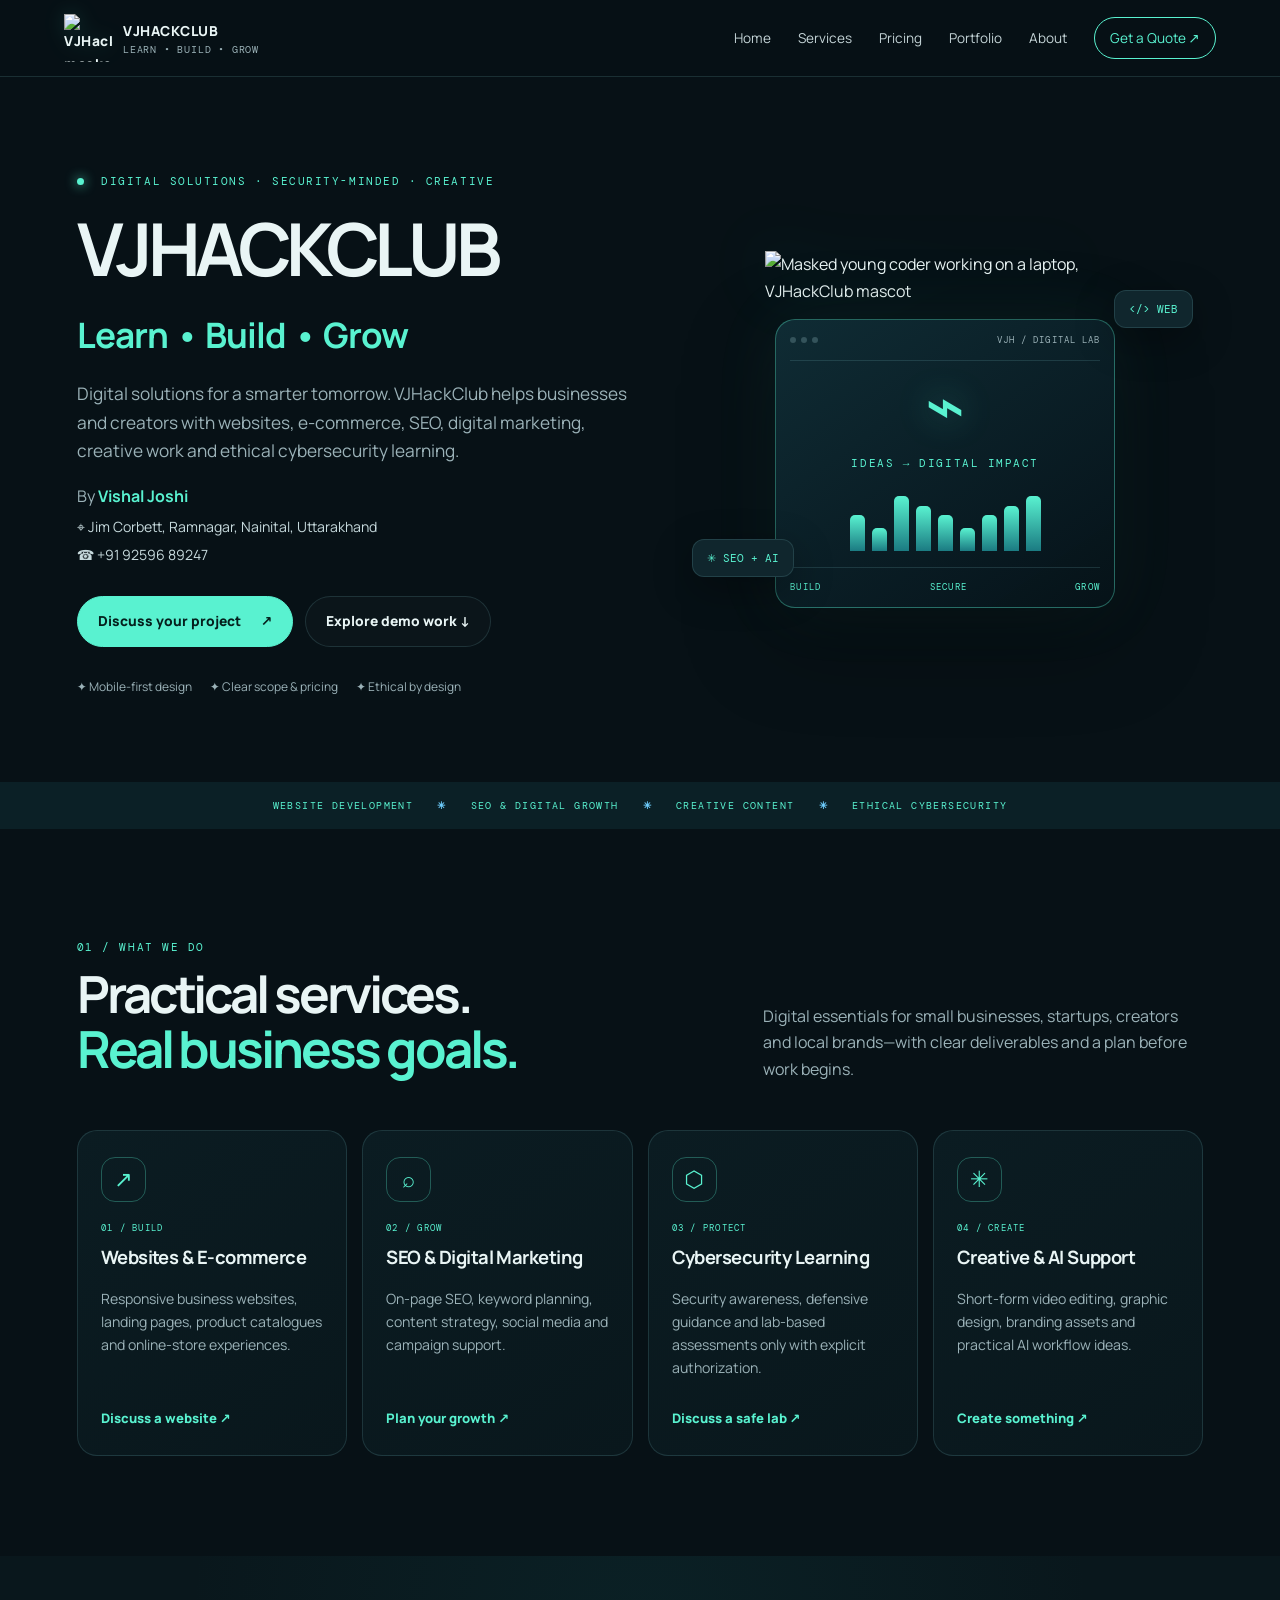
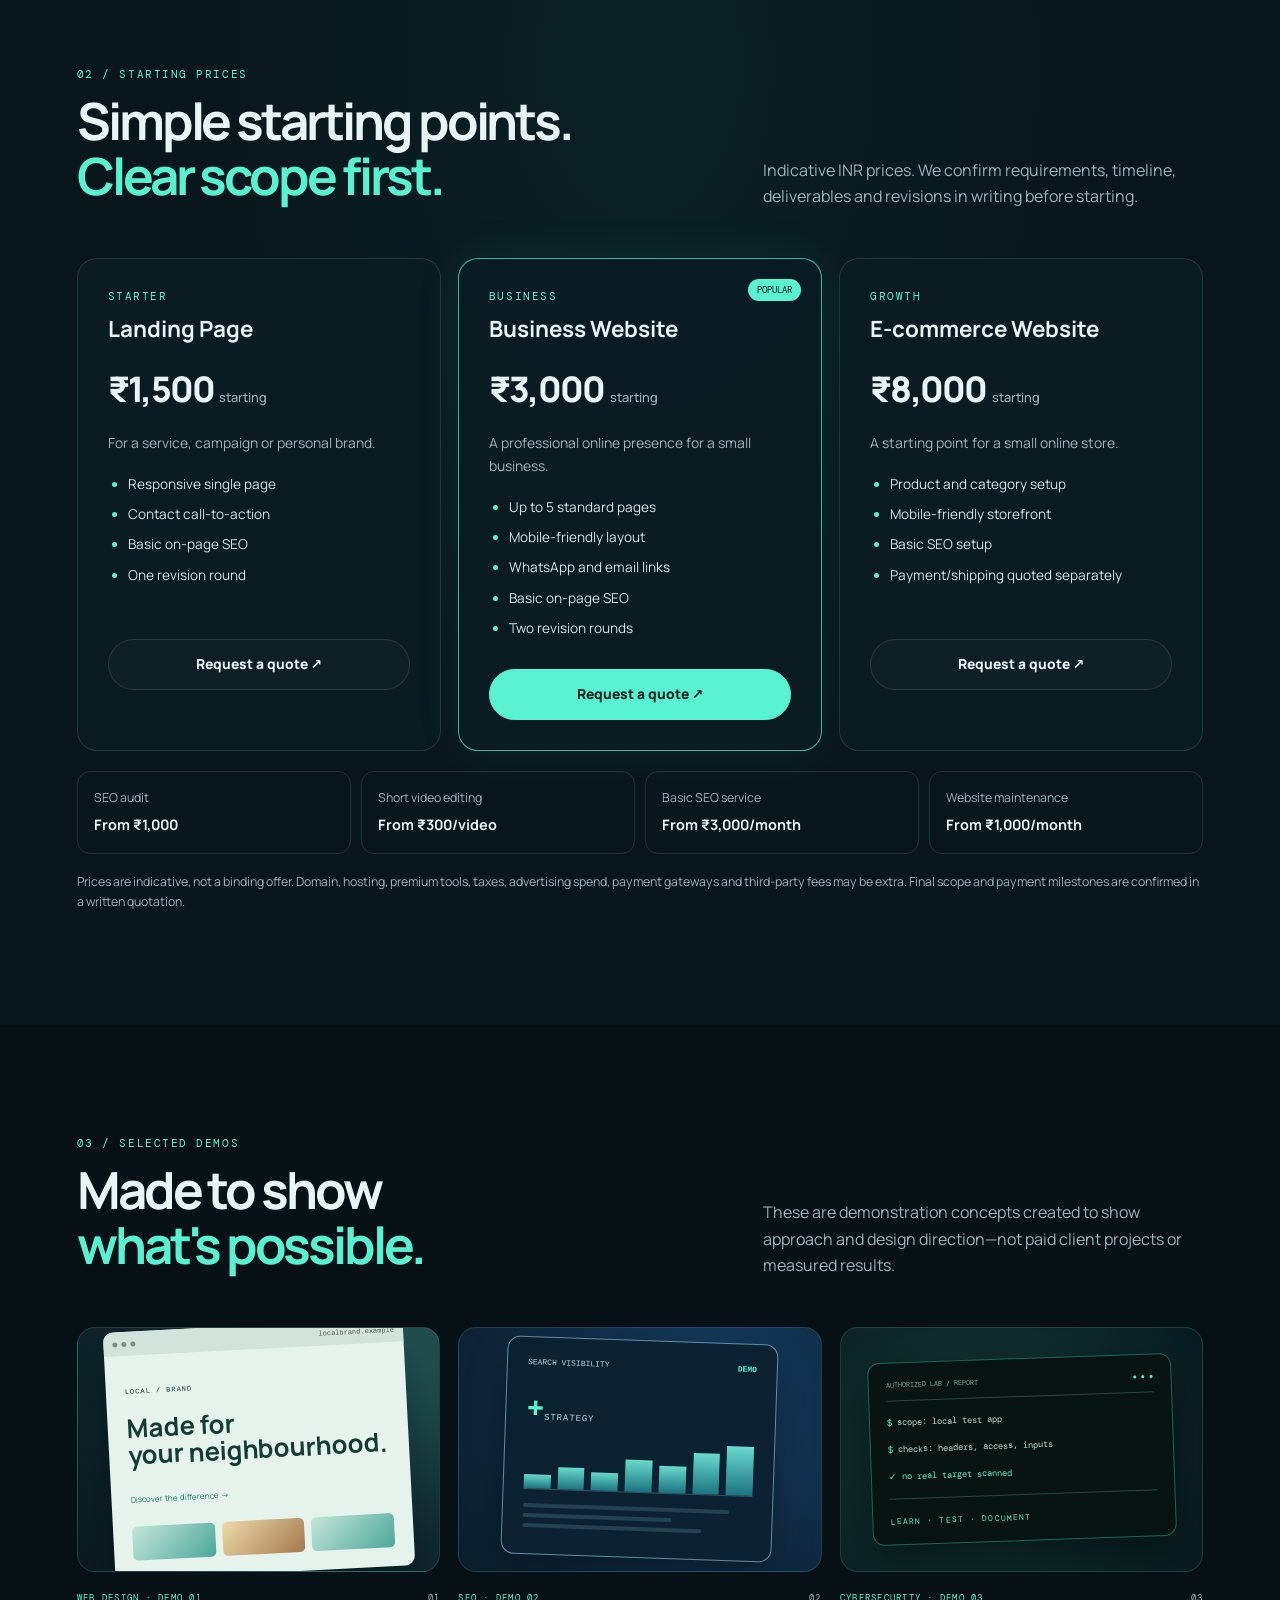
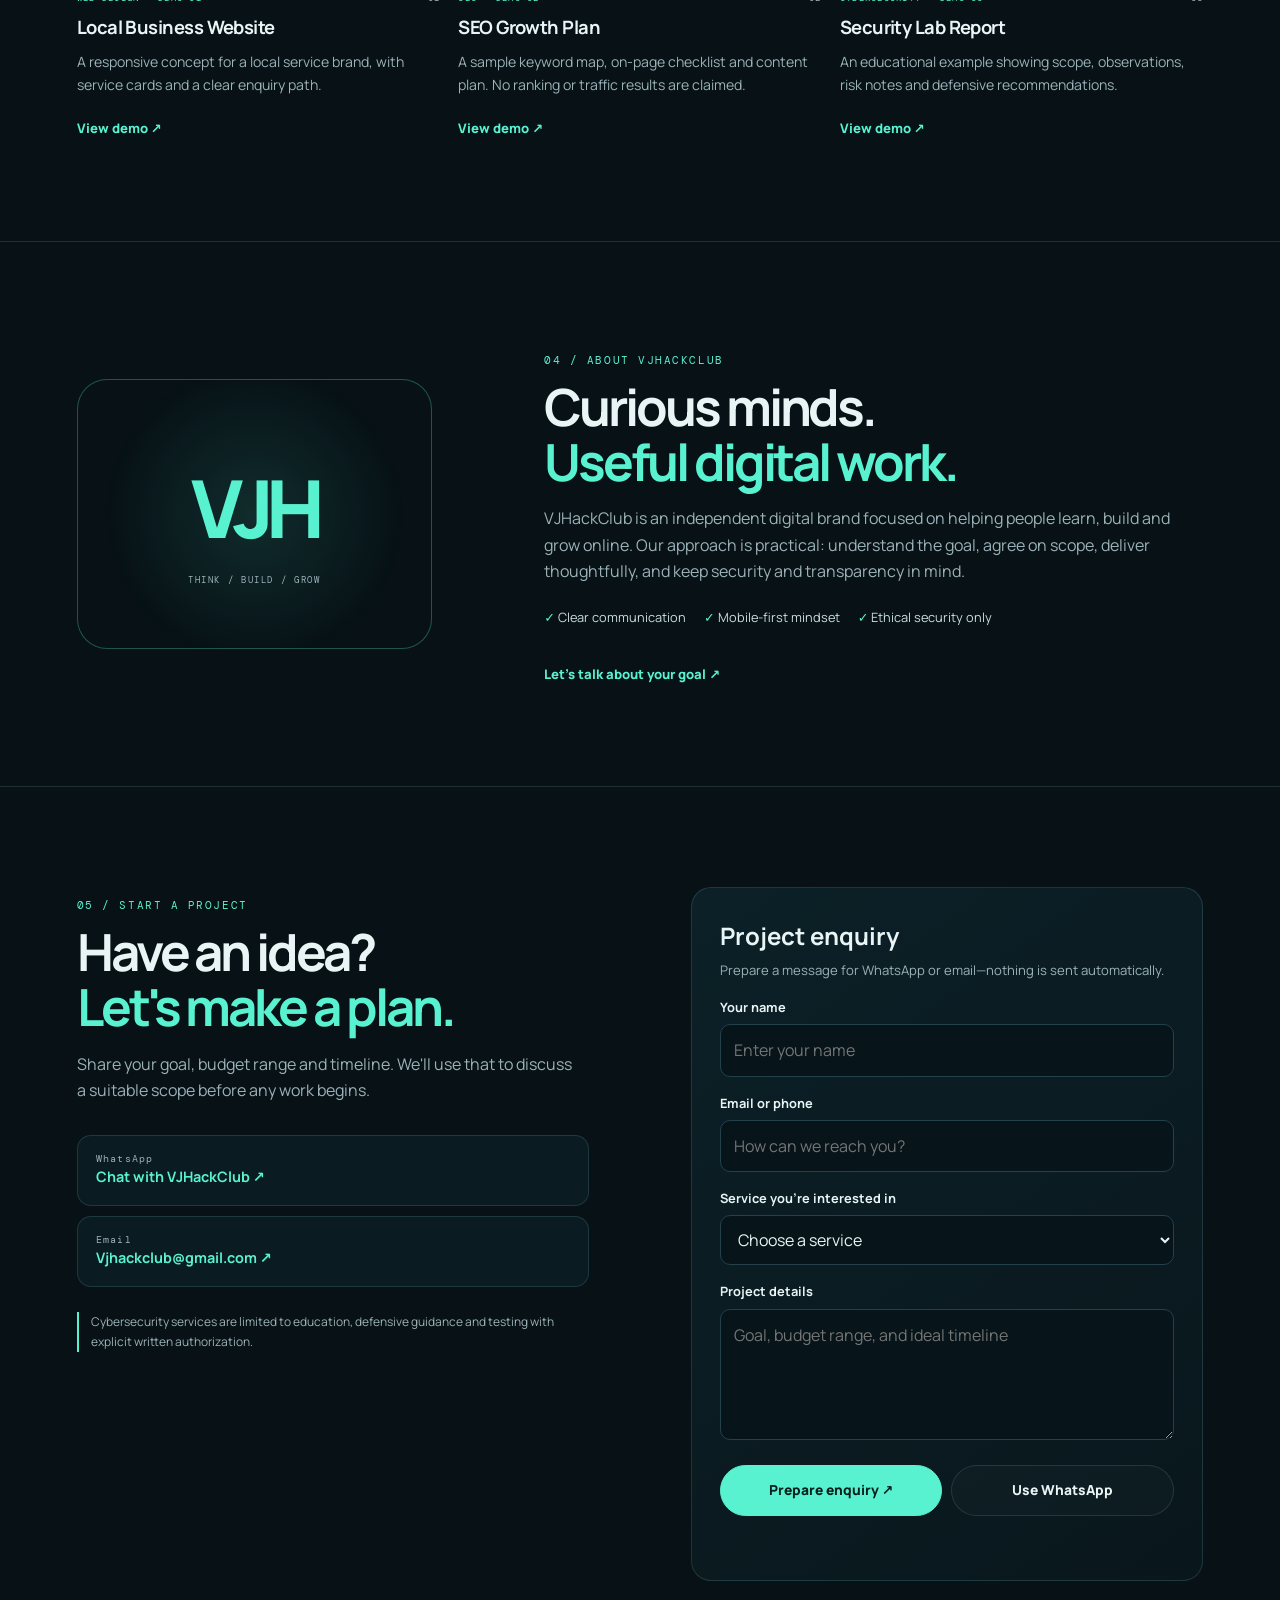
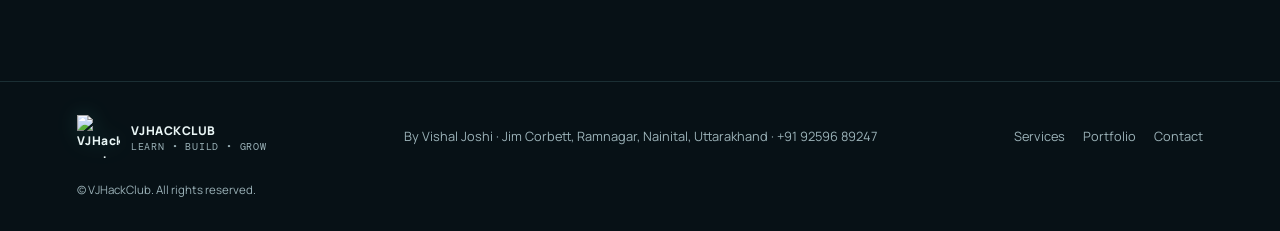
==== commit 2af142cd: "Add files via upload" ====
--- a/index.html
+++ b/index.html
@@ -16,12 +16,12 @@
   <link rel="icon" href="assets/favicon.svg" type="image/svg+xml">
   <link rel="stylesheet" href="style.css">
   <script type="application/ld+json">
-  {"@context":"https://schema.org","@type":"ProfessionalService","name":"VJHackClub","url":"https://vishaljoshi230399.github.io/vjhackclub/","email":"Vjhackclub@gmail.com","telephone":"+919259689247","description":"Website development, e-commerce, SEO, digital marketing, creative content and authorized cybersecurity education.","areaServed":"Worldwide","priceRange":"₹₹"}
+  {"@context":"https://schema.org","@type":"ProfessionalService","name":"VJHackClub","url":"https://vishaljoshi230399.github.io/vjhackclub/","email":"Vjhackclub@gmail.com","telephone":"+919259689247","description":"Website development, e-commerce, SEO, digital marketing, creative content and authorized cybersecurity education.","areaServed":"Worldwide","priceRange":"₹₹","address":{"@type":"PostalAddress","addressLocality":"Ramnagar","addressRegion":"Uttarakhand","addressCountry":"IN"},"founder":{"@type":"Person","name":"Vishal Joshi"}}
   </script>
 </head>
 <body>
 <header class="site-header">
-  <a class="brand" href="#home" aria-label="VJHackClub home"><span class="brand-mark">VJ<span>H</span></span><span>VJHACKCLUB<small>LEARN • BUILD • GROW</small></span></a>
+  <a class="brand" href="#home" aria-label="VJHackClub home"><img class="brand-logo" src="assets/logo.svg" alt="VJHackClub masked laptop coder logo"><span class="brand-name">VJHACKCLUB<small>LEARN • BUILD • GROW</small></span></a>
   <button class="menu-toggle" aria-label="Open navigation" aria-expanded="false">☰</button>
   <nav class="nav-links" aria-label="Main navigation">
     <a href="#home">Home</a><a href="#services">Services</a><a href="#pricing">Pricing</a><a href="#portfolio">Portfolio</a><a href="#about">About</a><a href="#contact" class="nav-cta">Get a Quote ↗</a>
@@ -30,12 +30,12 @@
 <main>
 <section class="hero section" id="home">
   <div class="hero-copy"><p class="eyebrow"><span class="status-dot"></span> DIGITAL SOLUTIONS · SECURITY-MINDED · CREATIVE</p>
-    <h1>Build a stronger<br><span>digital future.</span></h1>
-    <p class="hero-text">VJHackClub helps businesses and creators build their online presence with modern websites, e-commerce, SEO and practical digital services.</p>
+    <h1>VJHACKCLUB<br><span>Learn • Build • Grow</span></h1>
+    <p class="hero-text">Digital solutions for a smarter tomorrow. VJHackClub helps businesses and creators with websites, e-commerce, SEO, digital marketing, creative work and ethical cybersecurity learning.</p><p class="hero-byline">By <strong>Vishal Joshi</strong></p><p class="hero-location">⌖ Jim Corbett, Ramnagar, Nainital, Uttarakhand</p><p class="hero-location">☎ <a href="tel:+919259689247">+91 92596 89247</a></p>
     <div class="hero-actions"><a class="button button-primary" href="#contact">Discuss your project <span>↗</span></a><a class="button button-ghost" href="#portfolio">Explore demo work ↓</a></div>
     <div class="hero-trust"><span>✦ Mobile-first design</span><span>✦ Clear scope & pricing</span><span>✦ Ethical by design</span></div>
   </div>
-  <div class="hero-visual" aria-label="Abstract digital interface illustration"><div class="orbit orbit-one"></div><div class="orbit orbit-two"></div><div class="visual-card"><div class="visual-top"><span></span><span></span><span></span><b>VJH / DIGITAL LAB</b></div><div class="visual-lock">⌁</div><p class="visual-label">IDEAS → DIGITAL IMPACT</p><div class="visual-bars"><i></i><i></i><i></i><i></i><i></i><i></i><i></i><i></i><i></i></div><div class="visual-bottom"><span>BUILD</span><span>SECURE</span><span>GROW</span></div></div><div class="floating-tag tag-top">&lt;/&gt; WEB</div><div class="floating-tag tag-bottom">✳ SEO + AI</div></div>
+  <div class="hero-visual mascot-visual" aria-label="VJHackClub logo: masked coder working on a laptop"><img class="hero-mascot" src="assets/logo.svg" alt="Masked young coder working on a laptop, VJHackClub mascot"><div class="visual-card"><div class="visual-top"><span></span><span></span><span></span><b>VJH / DIGITAL LAB</b></div><div class="visual-lock">⌁</div><p class="visual-label">IDEAS → DIGITAL IMPACT</p><div class="visual-bars"><i></i><i></i><i></i><i></i><i></i><i></i><i></i><i></i><i></i></div><div class="visual-bottom"><span>BUILD</span><span>SECURE</span><span>GROW</span></div></div><div class="floating-tag tag-top">&lt;/&gt; WEB</div><div class="floating-tag tag-bottom">✳ SEO + AI</div></div>
 </section>
 <div class="ticker"><span>WEBSITE DEVELOPMENT</span><b>✳</b><span>SEO & DIGITAL GROWTH</span><b>✳</b><span>CREATIVE CONTENT</span><b>✳</b><span>ETHICAL CYBERSECURITY</span></div>
 <section class="section" id="services"><div class="section-heading"><div><p class="eyebrow">01 / WHAT WE DO</p><h2>Practical services.<br><span>Real business goals.</span></h2></div><p>Digital essentials for small businesses, startups, creators and local brands—with clear deliverables and a plan before work begins.</p></div>
@@ -67,6 +67,6 @@
   <form class="contact-form" id="enquiry-form"><h3>Project enquiry</h3><p>Prepare a message for WhatsApp or email—nothing is sent automatically.</p><label for="name">Your name</label><input id="name" name="name" autocomplete="name" required placeholder="Enter your name"><label for="reply">Email or phone</label><input id="reply" name="reply" required placeholder="How can we reach you?"><label for="service">Service you're interested in</label><select id="service" name="service" required><option value="">Choose a service</option><option>Website development</option><option>Landing page</option><option>Business website</option><option>E-commerce website</option><option>SEO and digital marketing</option><option>Creative content and AI support</option><option>Cybersecurity education or authorized lab</option><option>Other / not sure yet</option></select><label for="details">Project details</label><textarea id="details" name="details" rows="4" required placeholder="Goal, budget range, and ideal timeline"></textarea><div class="form-actions"><button class="button button-primary" type="submit">Prepare enquiry ↗</button><button class="button button-ghost" type="button" id="whatsapp-enquiry">Use WhatsApp</button></div><p class="form-feedback" id="form-feedback" aria-live="polite"></p></form>
 </section>
 </main>
-<footer class="site-footer"><a class="brand" href="#home"><span class="brand-mark">VJ<span>H</span></span><span>VJHACKCLUB<small>LEARN • BUILD • GROW</small></span></a><p>Practical knowledge. Real-world skills.</p><div><a href="#services">Services</a><a href="#portfolio">Portfolio</a><a href="#contact">Contact</a></div><small>© <span id="year"></span> VJHackClub. All rights reserved.</small></footer>
+<footer class="site-footer"><a class="brand" href="#home"><img class="brand-logo" src="assets/logo.svg" alt="VJHackClub masked laptop coder logo"><span class="brand-name">VJHACKCLUB<small>LEARN • BUILD • GROW</small></span></a><p>By Vishal Joshi · Jim Corbett, Ramnagar, Nainital, Uttarakhand · <a href="tel:+919259689247">+91 92596 89247</a></p><div><a href="#services">Services</a><a href="#portfolio">Portfolio</a><a href="#contact">Contact</a></div><small>© <span id="year"></span> VJHackClub. All rights reserved.</small></footer>
 <script src="script.js" defer></script>
 </body></html>
--- a/style.css
+++ b/style.css
@@ -1,3 +1,7 @@
 @import url('https://fonts.googleapis.com/css2?family=DM+Mono:wght@400;500&family=Manrope:wght@400;500;600;700;800&display=swap');
 :root{--bg:#071116;--panel:#0b1b22;--panel2:#0e242c;--text:#e9f5f5;--muted:#9bb2b8;--aqua:#59f2d0;--blue:#70cfff;--line:rgba(132,206,209,.16);--radius:20px}*{box-sizing:border-box}html{scroll-behavior:smooth;scroll-padding-top:90px}body{margin:0;background:var(--bg);color:var(--text);font-family:Manrope,system-ui,sans-serif;line-height:1.65}a{color:inherit;text-decoration:none}button,input,select,textarea{font:inherit}.site-header{position:sticky;top:0;z-index:20;display:flex;align-items:center;justify-content:space-between;gap:20px;padding:14px max(5vw,22px);background:rgba(7,17,22,.9);backdrop-filter:blur(16px);border-bottom:1px solid var(--line)}.brand{display:flex;align-items:center;gap:10px;font-weight:800;letter-spacing:.1em;font-size:.86rem}.brand small{display:block;color:var(--muted);font:10px 'DM Mono',monospace;letter-spacing:.12em}.brand-mark{display:grid;place-items:center;width:43px;height:43px;border:1px solid var(--aqua);border-radius:13px;color:var(--aqua);font-weight:800;letter-spacing:-.07em;font-size:1rem}.brand-mark span{color:var(--text)}.nav-links{display:flex;align-items:center;gap:27px;font-size:.85rem;color:#c4d4d7}.nav-links a:hover,.text-link:hover{color:var(--aqua)}.nav-cta{border:1px solid var(--aqua);border-radius:99px;padding:9px 15px;color:var(--aqua)}.menu-toggle{display:none;background:transparent;border:1px solid var(--line);color:var(--text);border-radius:10px;padding:6px 11px}.section{padding:100px max(6vw,24px);max-width:1400px;margin:auto}.hero{display:grid;grid-template-columns:1.05fr .95fr;gap:40px;align-items:center;min-height:650px;padding-top:86px;padding-bottom:85px}.eyebrow,.card-index,.plan-label,.project-meta,.ticker,.visual-label,.visual-bottom,.terminal-caption{font:11px 'DM Mono',monospace;letter-spacing:.14em;color:var(--aqua)}.status-dot{display:inline-block;width:7px;height:7px;border-radius:50%;background:var(--aqua);box-shadow:0 0 12px var(--aqua);margin-right:9px}.hero h1{font-size:clamp(3.2rem,6.5vw,6.6rem);line-height:.99;letter-spacing:-.075em;margin:24px 0}.hero h1 span,.section-heading h2 span,.about-section h2 span,.contact-copy h2 span{color:var(--aqua)}.hero-text{font-size:1.08rem;color:var(--muted);max-width:600px}.hero-actions{display:flex;gap:12px;flex-wrap:wrap;margin:30px 0}.button{display:inline-flex;align-items:center;justify-content:center;gap:20px;border-radius:99px;padding:13px 20px;border:1px solid var(--line);font-weight:800;font-size:.86rem;cursor:pointer;transition:transform .2s,background .2s}.button:hover{transform:translateY(-2px)}.button-primary{background:var(--aqua);color:#05201d;border-color:var(--aqua)}.button-ghost{color:var(--text);background:rgba(255,255,255,.02)}.hero-trust{display:flex;flex-wrap:wrap;gap:18px;color:var(--muted);font-size:.75rem}.hero-visual{min-height:410px;position:relative;display:grid;place-items:center;overflow:hidden}.orbit{position:absolute;border:1px solid rgba(89,242,208,.2);border-radius:50%;width:330px;height:330px}.orbit-two{width:450px;height:450px;border-color:rgba(112,207,255,.13)}.visual-card{position:relative;z-index:2;width:min(390px,90%);padding:18px;border:1px solid rgba(89,242,208,.35);border-radius:20px;background:linear-gradient(145deg,rgba(16,46,54,.95),rgba(6,19,25,.96));box-shadow:0 30px 90px rgba(0,0,0,.35),0 0 70px rgba(89,242,208,.07);transform:rotate(-3deg)}.visual-top{display:flex;align-items:center;gap:5px;border-bottom:1px solid var(--line);padding-bottom:14px;color:var(--muted)}.visual-top>span{width:6px;height:6px;background:#34535b;border-radius:50%}.visual-top b{margin-left:auto;font:9px 'DM Mono',monospace;letter-spacing:.12em}.visual-lock{font-size:7rem;text-align:center;color:var(--aqua);line-height:1.25;text-shadow:0 0 35px rgba(89,242,208,.4)}.visual-label{text-align:center}.visual-bars{height:65px;display:flex;align-items:end;gap:7px;justify-content:center;margin:16px}.visual-bars i{width:15px;border-radius:5px 5px 0 0;background:linear-gradient(var(--aqua),#1b7b82);height:var(--h,55%)}.visual-bars i:nth-child(3n){--h:85%}.visual-bars i:nth-child(2n){--h:35%}.visual-bars i:nth-child(4n){--h:70%}.visual-bottom{display:flex;justify-content:space-between;border-top:1px solid var(--line);padding-top:13px;font-size:9px}.floating-tag{position:absolute;z-index:3;padding:11px 14px;border:1px solid var(--line);border-radius:12px;background:#10262d;font:11px 'DM Mono',monospace;color:var(--aqua);box-shadow:0 12px 40px #0005}.tag-top{top:65px;right:2%}.tag-bottom{bottom:58px;left:1%}.ticker{display:flex;justify-content:center;align-items:center;gap:24px;flex-wrap:wrap;background:#0b2026;padding:17px 20px;font-size:10px}.ticker b{color:var(--blue)}.section-heading{display:flex;align-items:end;justify-content:space-between;gap:35px;margin-bottom:42px}.section-heading h2,.about-section h2,.contact-copy h2{font-size:clamp(2.2rem,4vw,4.2rem);line-height:1.08;letter-spacing:-.06em;margin:12px 0}.section-heading>p{max-width:440px;color:var(--muted);margin:0 0 6px}.service-grid{display:grid;grid-template-columns:repeat(4,1fr);gap:15px}.service-card{padding:26px 23px;border:1px solid var(--line);border-radius:var(--radius);background:linear-gradient(145deg,#0b1c22,#09171c);min-height:295px;display:flex;flex-direction:column}.card-icon{display:grid;place-items:center;width:45px;height:45px;border:1px solid rgba(89,242,208,.3);border-radius:14px;color:var(--aqua);font-size:1.4rem}.card-index{margin:20px 0 8px;font-size:9px}.service-card h3,.project-card h3{margin:0;font-size:1.15rem;letter-spacing:-.03em}.service-card>p:not(.card-index),.project-card>p{color:var(--muted);font-size:.88rem}.text-link{display:inline-block;color:var(--aqua);font-weight:800;font-size:.82rem;margin-top:auto;padding-top:14px}.pricing-section{max-width:none;background:radial-gradient(ellipse at 50% 10%,rgba(20,92,94,.14),transparent 50%),#09171c}.pricing-section>.section-heading,.pricing-grid,.mini-prices,.fine-print{max-width:1200px;margin-left:auto;margin-right:auto}.pricing-grid{display:grid;grid-template-columns:repeat(3,1fr);gap:17px}.price-card{position:relative;padding:30px;border:1px solid var(--line);border-radius:var(--radius);background:rgba(11,29,36,.82)}.price-card.featured{border-color:rgba(89,242,208,.7);box-shadow:0 0 50px rgba(89,242,208,.07)}.popular-tag{position:absolute;right:20px;top:20px;background:var(--aqua);color:#05201d;border-radius:99px;padding:5px 9px;font:9px 'DM Mono',monospace}.plan-label{margin:0 0 8px}.price-card h3{font-size:1.4rem;margin:0}.price{font-size:2.2rem;font-weight:800;letter-spacing:-.05em;margin:12px 0 0}.price small{font-size:.8rem;letter-spacing:0;color:var(--muted);font-weight:500}.price-card>p:not(.plan-label):not(.price){color:var(--muted);font-size:.87rem}.price-card ul{padding-left:20px;color:#d5e4e5;font-size:.85rem;min-height:145px}.price-card li{padding:4px 0}.price-card li::marker{color:var(--aqua)}.price-card .button{width:100%;margin-top:12px}.mini-prices{display:grid;grid-template-columns:repeat(4,1fr);gap:10px;margin-top:20px}.mini-prices div{padding:16px;border:1px solid var(--line);border-radius:13px;display:flex;flex-direction:column;gap:5px}.mini-prices span,.fine-print{color:var(--muted);font-size:.77rem}.mini-prices b{font-size:.9rem}.fine-print{margin-top:18px}.portfolio-grid{display:grid;grid-template-columns:repeat(3,1fr);gap:18px}.project-card{min-width:0}.project-art{height:245px;display:grid;place-items:center;overflow:hidden;border:1px solid var(--line);border-radius:18px;background:#0d252d;transition:transform .2s,border-color .2s}.project-art:hover{transform:translateY(-4px);border-color:var(--aqua)}.art-store{background:radial-gradient(circle at 80% 10%,#28605e,#102b32 55%,#0b1b21)}.mock-browser{width:83%;background:#e6f3ed;border-radius:10px;overflow:hidden;box-shadow:0 20px 50px #0006;transform:rotate(-3deg)}.browser-bar{height:24px;display:flex;align-items:center;gap:4px;padding:0 9px;background:#d1e3db}.browser-bar i{width:5px;height:5px;border-radius:50%;background:#76918a}.browser-bar span{font:7px monospace;color:#45605a;margin-left:auto}.mock-site{padding:19px;color:#133c37}.mock-site small{font:7px monospace;letter-spacing:.14em}.mock-site b{display:block;font-size:1.6rem;line-height:1.03;margin:15px 0}.mock-site em{font-size:8px;font-style:normal;color:#14766b}.mock-products{display:flex;gap:7px;margin-top:16px}.mock-products i{height:34px;flex:1;border-radius:5px;background:linear-gradient(135deg,#c3e6d8,#4ca79a)}.mock-products i:nth-child(2){background:linear-gradient(135deg,#eed9a8,#a27a4e)}.art-seo{background:radial-gradient(circle at 70% 30%,#173d62,#0b1d2a)}.seo-board{width:75%;padding:20px;border:1px solid #5b8fa9;border-radius:13px;background:#0c2232;box-shadow:0 20px 40px #0005;transform:rotate(2deg)}.seo-head{display:flex;justify-content:space-between;font:8px monospace;color:#b5d4e4}.seo-head b{color:var(--aqua)}.seo-number{font-size:2rem;font-weight:800;color:var(--aqua);margin-top:15px}.seo-number span{font:9px monospace;color:#b5d4e4;letter-spacing:.1em}.chart-bars{height:55px;display:flex;align-items:end;gap:7px;border-bottom:1px solid #335164}.chart-bars i{flex:1;background:linear-gradient(#69d9ce,#1c7381);height:25%}.chart-bars i:nth-child(2){height:40%}.chart-bars i:nth-child(3){height:33%}.chart-bars i:nth-child(4){height:58%}.chart-bars i:nth-child(5){height:49%}.chart-bars i:nth-child(6){height:76%}.chart-bars i:nth-child(7){height:90%}.seo-lines{margin-top:14px}.seo-lines i{display:block;height:4px;margin:6px 0;border-radius:5px;background:#234352}.seo-lines i:nth-child(1){width:90%}.seo-lines i:nth-child(2){width:65%}.seo-lines i:nth-child(3){width:78%}.art-security{background:radial-gradient(circle at 40% 50%,#153b37,#091b20)}.terminal{width:84%;padding:17px;background:#071411;border:1px solid #1b6457;border-radius:12px;box-shadow:0 20px 50px #0007;transform:rotate(-2deg);font:9px 'DM Mono',monospace;color:#b6d8cb}.terminal-head{display:flex;justify-content:space-between;border-bottom:1px solid #22463f;padding-bottom:11px;color:#77a89a;font-size:7px}.terminal-head b{color:var(--aqua)}.terminal p{margin:15px 0}.terminal p i{color:var(--aqua);font-style:normal}.terminal-ok{color:var(--aqua)}.terminal-rule{height:1px;background:#22463f;margin:16px 0}.terminal-caption{font-size:8px}.project-meta{display:flex;justify-content:space-between;margin:20px 0 8px;font-size:9px}.project-meta span:last-child{color:var(--muted)}.project-card>p{margin:8px 0}.about-section{display:grid;grid-template-columns:.7fr 1.3fr;gap:10%;align-items:center;border-top:1px solid var(--line);border-bottom:1px solid var(--line)}.about-mark{height:270px;display:flex;flex-direction:column;align-items:center;justify-content:center;border:1px solid rgba(89,242,208,.3);border-radius:30px;background:radial-gradient(circle,rgba(89,242,208,.12),transparent 68%)}.about-mark span{font-size:5rem;font-weight:800;letter-spacing:-.1em;color:var(--aqua)}.about-mark small{font:9px 'DM Mono',monospace;letter-spacing:.18em;color:var(--muted)}.about-section>div:last-child>p:not(.eyebrow){max-width:700px;color:var(--muted)}.about-points{display:flex;gap:18px;flex-wrap:wrap;color:#c8dddd;font-size:.8rem;margin:22px 0}.about-points span::first-letter{color:var(--aqua)}.contact-section{display:grid;grid-template-columns:1fr 1fr;gap:9%;align-items:start}.contact-copy>p:not(.eyebrow){color:var(--muted);max-width:500px}.contact-links{margin-top:32px;display:grid;gap:10px}.contact-links a{display:flex;flex-direction:column;padding:16px 18px;border:1px solid var(--line);border-radius:14px;background:#0a1b21}.contact-links a span{font:10px 'DM Mono',monospace;letter-spacing:.12em;color:var(--muted)}.contact-links a b{color:var(--aqua);font-size:.9rem}.security-note{font-size:.75rem;border-left:2px solid var(--aqua);padding-left:12px;margin-top:25px}.contact-form{padding:28px;border:1px solid var(--line);border-radius:20px;background:linear-gradient(145deg,#0c2027,#09171c)}.contact-form h3{margin:0;font-size:1.5rem}.contact-form>p{font-size:.82rem;color:var(--muted);margin-top:4px}.contact-form label{display:block;margin:16px 0 6px;font-size:.8rem;font-weight:700}.contact-form input,.contact-form select,.contact-form textarea{width:100%;padding:12px 13px;border-radius:10px;border:1px solid #24404a;background:#071419;color:var(--text);outline:none}.contact-form input:focus,.contact-form select:focus,.contact-form textarea:focus{border-color:var(--aqua);box-shadow:0 0 0 3px rgba(89,242,208,.08)}.contact-form textarea{resize:vertical}.form-actions{display:flex;gap:9px;flex-wrap:wrap;margin-top:18px}.form-actions .button{flex:1}.form-feedback{color:var(--aqua);min-height:1.4em}.site-footer{border-top:1px solid var(--line);padding:32px max(6vw,24px);display:flex;align-items:center;justify-content:space-between;gap:20px;flex-wrap:wrap}.site-footer>p{color:var(--muted);font-size:.8rem}.site-footer>div{display:flex;gap:18px;font-size:.8rem;color:var(--muted)}.site-footer>small{width:100%;color:var(--muted);font-size:.72rem}.site-footer .brand{font-size:.75rem}
 @media(max-width:1000px){.nav-links{gap:14px}.hero{grid-template-columns:1fr 0.8fr}.service-grid{grid-template-columns:repeat(2,1fr)}.mini-prices{grid-template-columns:repeat(2,1fr)}}@media(max-width:760px){.site-header{padding:12px 20px}.menu-toggle{display:block}.nav-links{display:none;position:absolute;left:12px;right:12px;top:68px;padding:16px;border:1px solid var(--line);border-radius:16px;background:#0a1b21;flex-direction:column;align-items:stretch;gap:4px}.nav-links.open{display:flex}.nav-links a{padding:10px}.nav-cta{text-align:center}.section{padding:70px 22px}.hero{grid-template-columns:1fr;padding-top:58px;gap:15px;min-height:0}.hero h1{font-size:clamp(3.1rem,14vw,5rem)}.hero-visual{min-height:330px}.orbit{width:260px;height:260px}.orbit-two{width:340px;height:340px}.visual-card{max-width:330px}.tag-top{top:35px;right:0}.tag-bottom{bottom:25px}.section-heading{display:block}.section-heading>p{margin-top:18px}.pricing-grid,.portfolio-grid{grid-template-columns:1fr}.price-card ul{min-height:0}.project-art{height:230px}.about-section,.contact-section{grid-template-columns:1fr;gap:35px}.about-mark{height:200px}.site-footer{align-items:flex-start;flex-direction:column}.site-footer>small{width:auto}.ticker{gap:12px;font-size:9px}}@media(max-width:420px){.service-grid,.mini-prices{grid-template-columns:1fr}.hero-actions .button{width:100%}.contact-form{padding:20px}.form-actions .button{flex-basis:100%}.hero-trust{gap:9px}.brand{font-size:.72rem}}
+
+/* VJHackClub custom masked-coder brand identity */
+.brand{letter-spacing:.04em;gap:11px}.brand-logo{width:48px;height:48px;object-fit:contain;flex:none;filter:drop-shadow(0 0 10px rgba(89,242,208,.16))}.brand-name{display:block}.brand-name small{letter-spacing:.08em}.hero h1{font-size:clamp(2.7rem,5.7vw,5.7rem)}.hero h1 span{font-size:.48em;letter-spacing:-.025em;white-space:normal;display:inline-block;margin-top:15px}.hero-byline{margin:12px 0 4px;color:var(--muted)}.hero-byline strong{color:var(--aqua)}.hero-location{margin:5px 0;color:#c6d9dc;font-size:.88rem}.hero-location a:hover{color:var(--aqua)}.mascot-visual{display:flex;flex-direction:column;justify-content:center;gap:15px;overflow:visible}.hero-mascot{width:min(360px,82%);height:auto;filter:drop-shadow(0 0 30px rgba(0,240,223,.18))}.mascot-visual .visual-card{width:min(340px,90%);transform:none;padding:14px}.mascot-visual .visual-lock{font-size:4.2rem}.site-footer .brand-logo{width:43px;height:43px}.site-footer>p{max-width:560px}
+@media(max-width:760px){.hero h1{font-size:clamp(2.6rem,12vw,4.4rem)}.hero h1 span{font-size:.48em}.hero-mascot{width:min(300px,76%)}.brand-logo{width:42px;height:42px}}
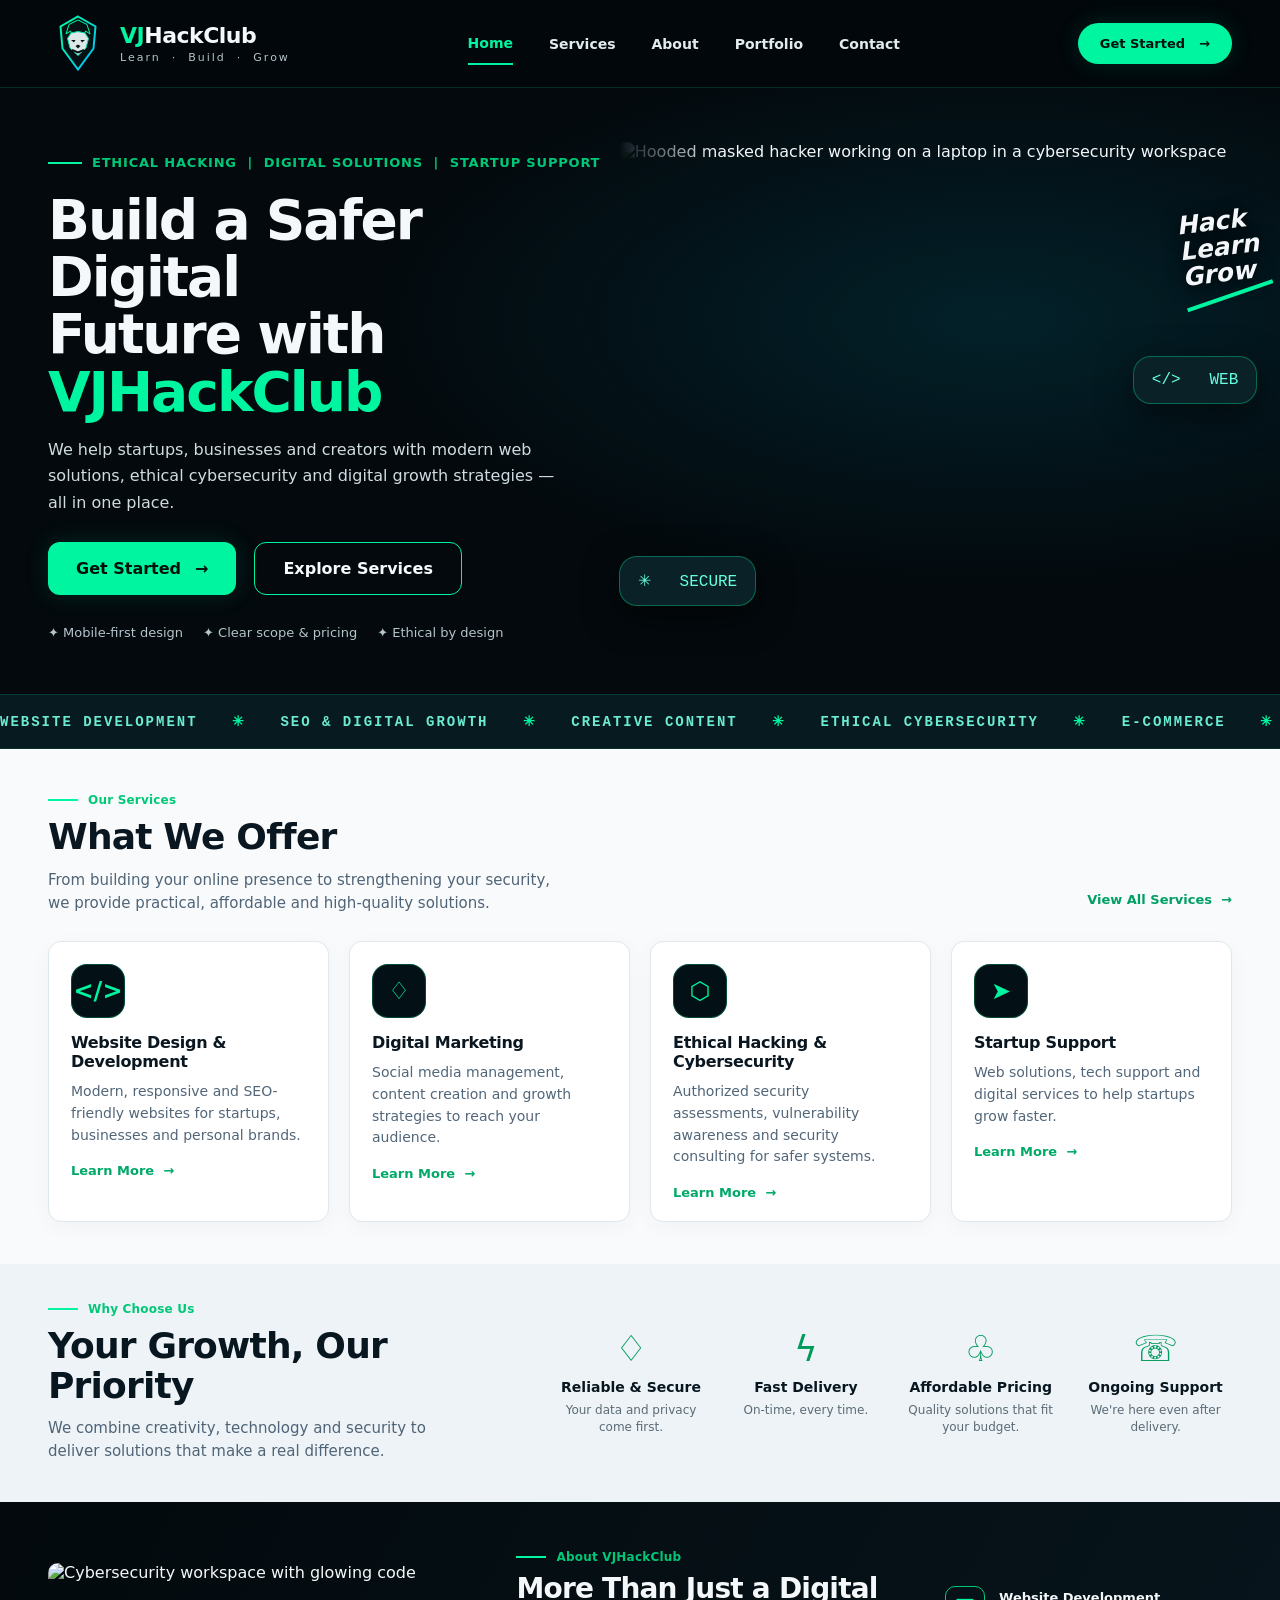
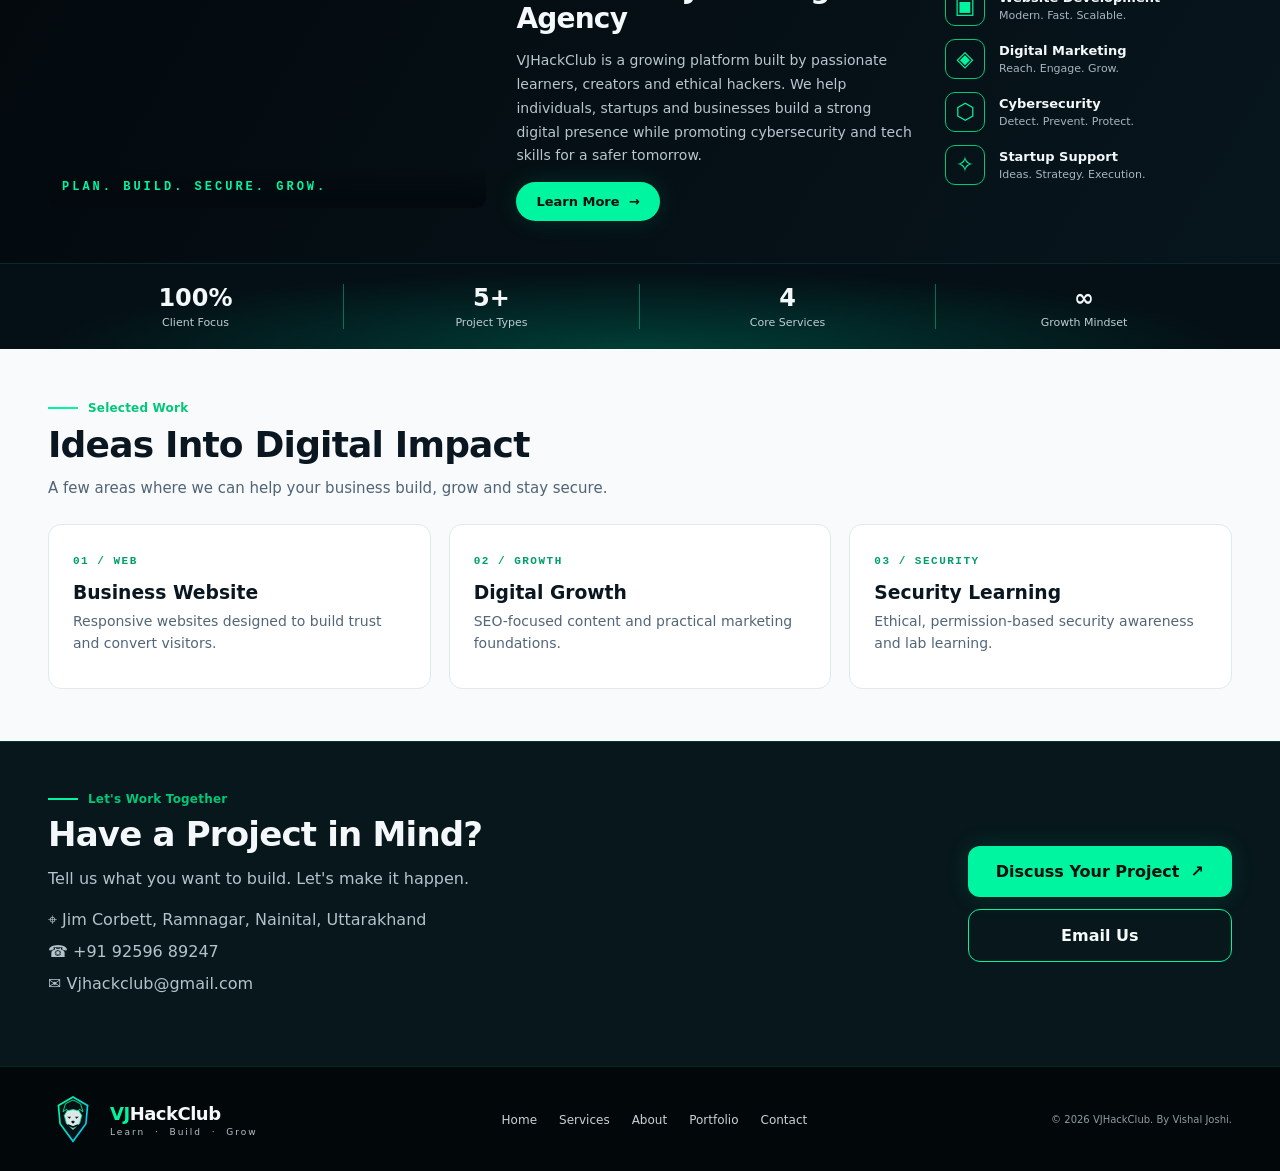
==== commit 4f7f5a6c: "Add files via upload" ====
--- a/index.html
+++ b/index.html
@@ -1,72 +1,38 @@
 <!doctype html>
-<html lang="en-IN">
+<html lang="en">
 <head>
-  <meta charset="utf-8">
-  <meta name="viewport" content="width=device-width, initial-scale=1">
-  <title>VJHackClub | Website Development, SEO & Ethical Cybersecurity</title>
-  <meta name="description" content="VJHackClub helps small businesses grow with responsive websites, e-commerce development, SEO, digital marketing, creative content and authorized cybersecurity education.">
-  <meta name="robots" content="index,follow,max-image-preview:large">
-  <meta name="theme-color" content="#071116">
-  <link rel="canonical" href="https://vishaljoshi230399.github.io/vjhackclub/">
-  <meta property="og:type" content="website">
-  <meta property="og:title" content="VJHackClub | Learn • Build • Grow">
-  <meta property="og:description" content="Websites, e-commerce, SEO, digital marketing and ethical cybersecurity guidance for growing businesses.">
-  <meta property="og:url" content="https://vishaljoshi230399.github.io/vjhackclub/">
-  <meta property="og:site_name" content="VJHackClub">
-  <link rel="icon" href="assets/favicon.svg" type="image/svg+xml">
-  <link rel="stylesheet" href="style.css">
-  <script type="application/ld+json">
-  {"@context":"https://schema.org","@type":"ProfessionalService","name":"VJHackClub","url":"https://vishaljoshi230399.github.io/vjhackclub/","email":"Vjhackclub@gmail.com","telephone":"+919259689247","description":"Website development, e-commerce, SEO, digital marketing, creative content and authorized cybersecurity education.","areaServed":"Worldwide","priceRange":"₹₹","address":{"@type":"PostalAddress","addressLocality":"Ramnagar","addressRegion":"Uttarakhand","addressCountry":"IN"},"founder":{"@type":"Person","name":"Vishal Joshi"}}
-  </script>
+  <meta charset="utf-8"><meta name="viewport" content="width=device-width,initial-scale=1">
+  <meta name="theme-color" content="#03090d"><meta name="description" content="VJHackClub builds modern websites, e-commerce experiences, digital growth strategies and ethical cybersecurity skills.">
+  <title>VJHackClub | Build a Safer Digital Future</title>
+  <link rel="icon" href="assets/favicon.svg" type="image/svg+xml"><link rel="stylesheet" href="style.css">
 </head>
 <body>
-<header class="site-header">
-  <a class="brand" href="#home" aria-label="VJHackClub home"><img class="brand-logo" src="assets/logo.svg" alt="VJHackClub masked laptop coder logo"><span class="brand-name">VJHACKCLUB<small>LEARN • BUILD • GROW</small></span></a>
+<header class="site-header"><div class="nav-wrap">
+  <a class="brand" href="#home" aria-label="VJHackClub home"><img src="assets/logo.svg" alt="VJHackClub masked hacker logo"><span class="brand-copy"><strong><span>VJ</span>HackClub</strong><small>Learn&nbsp; · &nbsp;Build&nbsp; · &nbsp;Grow</small></span></a>
   <button class="menu-toggle" aria-label="Open navigation" aria-expanded="false">☰</button>
-  <nav class="nav-links" aria-label="Main navigation">
-    <a href="#home">Home</a><a href="#services">Services</a><a href="#pricing">Pricing</a><a href="#portfolio">Portfolio</a><a href="#about">About</a><a href="#contact" class="nav-cta">Get a Quote ↗</a>
-  </nav>
-</header>
+  <nav class="nav-links"><a class="active" href="#home">Home</a><a href="#services">Services</a><a href="#about">About</a><a href="#portfolio">Portfolio</a><a href="#contact">Contact</a></nav>
+  <a class="button button-small nav-cta" href="#contact">Get Started <span>→</span></a>
+</div></header>
 <main>
-<section class="hero section" id="home">
-  <div class="hero-copy"><p class="eyebrow"><span class="status-dot"></span> DIGITAL SOLUTIONS · SECURITY-MINDED · CREATIVE</p>
-    <h1>VJHACKCLUB<br><span>Learn • Build • Grow</span></h1>
-    <p class="hero-text">Digital solutions for a smarter tomorrow. VJHackClub helps businesses and creators with websites, e-commerce, SEO, digital marketing, creative work and ethical cybersecurity learning.</p><p class="hero-byline">By <strong>Vishal Joshi</strong></p><p class="hero-location">⌖ Jim Corbett, Ramnagar, Nainital, Uttarakhand</p><p class="hero-location">☎ <a href="tel:+919259689247">+91 92596 89247</a></p>
-    <div class="hero-actions"><a class="button button-primary" href="#contact">Discuss your project <span>↗</span></a><a class="button button-ghost" href="#portfolio">Explore demo work ↓</a></div>
-    <div class="hero-trust"><span>✦ Mobile-first design</span><span>✦ Clear scope & pricing</span><span>✦ Ethical by design</span></div>
-  </div>
-  <div class="hero-visual mascot-visual" aria-label="VJHackClub logo: masked coder working on a laptop"><img class="hero-mascot" src="assets/logo.svg" alt="Masked young coder working on a laptop, VJHackClub mascot"><div class="visual-card"><div class="visual-top"><span></span><span></span><span></span><b>VJH / DIGITAL LAB</b></div><div class="visual-lock">⌁</div><p class="visual-label">IDEAS → DIGITAL IMPACT</p><div class="visual-bars"><i></i><i></i><i></i><i></i><i></i><i></i><i></i><i></i><i></i></div><div class="visual-bottom"><span>BUILD</span><span>SECURE</span><span>GROW</span></div></div><div class="floating-tag tag-top">&lt;/&gt; WEB</div><div class="floating-tag tag-bottom">✳ SEO + AI</div></div>
-</section>
-<div class="ticker"><span>WEBSITE DEVELOPMENT</span><b>✳</b><span>SEO & DIGITAL GROWTH</span><b>✳</b><span>CREATIVE CONTENT</span><b>✳</b><span>ETHICAL CYBERSECURITY</span></div>
-<section class="section" id="services"><div class="section-heading"><div><p class="eyebrow">01 / WHAT WE DO</p><h2>Practical services.<br><span>Real business goals.</span></h2></div><p>Digital essentials for small businesses, startups, creators and local brands—with clear deliverables and a plan before work begins.</p></div>
-  <div class="service-grid">
-    <article class="service-card"><div class="card-icon">↗</div><p class="card-index">01 / BUILD</p><h3>Websites & E-commerce</h3><p>Responsive business websites, landing pages, product catalogues and online-store experiences.</p><a href="#contact" class="text-link" data-service="Website development">Discuss a website ↗</a></article>
-    <article class="service-card"><div class="card-icon">⌕</div><p class="card-index">02 / GROW</p><h3>SEO & Digital Marketing</h3><p>On-page SEO, keyword planning, content strategy, social media and campaign support.</p><a href="#contact" class="text-link" data-service="SEO and digital marketing">Plan your growth ↗</a></article>
-    <article class="service-card"><div class="card-icon">⬡</div><p class="card-index">03 / PROTECT</p><h3>Cybersecurity Learning</h3><p>Security awareness, defensive guidance and lab-based assessments only with explicit authorization.</p><a href="#contact" class="text-link" data-service="Cybersecurity education or authorized lab">Discuss a safe lab ↗</a></article>
-    <article class="service-card"><div class="card-icon">✳</div><p class="card-index">04 / CREATE</p><h3>Creative & AI Support</h3><p>Short-form video editing, graphic design, branding assets and practical AI workflow ideas.</p><a href="#contact" class="text-link" data-service="Creative content and AI support">Create something ↗</a></article>
-  </div>
-</section>
-<section class="pricing-section section" id="pricing"><div class="section-heading"><div><p class="eyebrow">02 / STARTING PRICES</p><h2>Simple starting points.<br><span>Clear scope first.</span></h2></div><p>Indicative INR prices. We confirm requirements, timeline, deliverables and revisions in writing before starting.</p></div>
-  <div class="pricing-grid">
-    <article class="price-card"><p class="plan-label">STARTER</p><h3>Landing Page</h3><p class="price">₹1,500 <small>starting</small></p><p>For a service, campaign or personal brand.</p><ul><li>Responsive single page</li><li>Contact call-to-action</li><li>Basic on-page SEO</li><li>One revision round</li></ul><a class="button button-ghost quote-link" href="#contact" data-service="Landing page">Request a quote ↗</a></article>
-    <article class="price-card featured"><div class="popular-tag">POPULAR</div><p class="plan-label">BUSINESS</p><h3>Business Website</h3><p class="price">₹3,000 <small>starting</small></p><p>A professional online presence for a small business.</p><ul><li>Up to 5 standard pages</li><li>Mobile-friendly layout</li><li>WhatsApp and email links</li><li>Basic on-page SEO</li><li>Two revision rounds</li></ul><a class="button button-primary quote-link" href="#contact" data-service="Business website">Request a quote ↗</a></article>
-    <article class="price-card"><p class="plan-label">GROWTH</p><h3>E-commerce Website</h3><p class="price">₹8,000 <small>starting</small></p><p>A starting point for a small online store.</p><ul><li>Product and category setup</li><li>Mobile-friendly storefront</li><li>Basic SEO setup</li><li>Payment/shipping quoted separately</li></ul><a class="button button-ghost quote-link" href="#contact" data-service="E-commerce website">Request a quote ↗</a></article>
-  </div>
-  <div class="mini-prices"><div><span>SEO audit</span><b>From ₹1,000</b></div><div><span>Short video editing</span><b>From ₹300/video</b></div><div><span>Basic SEO service</span><b>From ₹3,000/month</b></div><div><span>Website maintenance</span><b>From ₹1,000/month</b></div></div>
-  <p class="fine-print">Prices are indicative, not a binding offer. Domain, hosting, premium tools, taxes, advertising spend, payment gateways and third-party fees may be extra. Final scope and payment milestones are confirmed in a written quotation.</p>
-</section>
-<section class="section portfolio-section" id="portfolio"><div class="section-heading"><div><p class="eyebrow">03 / SELECTED DEMOS</p><h2>Made to show<br><span>what's possible.</span></h2></div><p>These are demonstration concepts created to show approach and design direction—not paid client projects or measured results.</p></div>
-  <div class="portfolio-grid">
-    <article class="project-card"><a class="project-art art-store" href="projects/business-website-demo.html" aria-label="View business website demo"><div class="mock-browser"><div class="browser-bar"><i></i><i></i><i></i><span>localbrand.example</span></div><div class="mock-site"><small>LOCAL / BRAND</small><b>Made for<br>your neighbourhood.</b><em>Discover the difference →</em><div class="mock-products"><i></i><i></i><i></i></div></div></div></a><div class="project-meta"><span>WEB DESIGN · DEMO 01</span><span>01</span></div><h3>Local Business Website</h3><p>A responsive concept for a local service brand, with service cards and a clear enquiry path.</p><a class="text-link" href="projects/business-website-demo.html">View demo ↗</a></article>
-    <article class="project-card"><a class="project-art art-seo" href="projects/seo-growth-demo.html" aria-label="View SEO demo"><div class="seo-board"><div class="seo-head"><span>SEARCH VISIBILITY</span><b>DEMO</b></div><div class="seo-number">+<span>STRATEGY</span></div><div class="chart-bars"><i></i><i></i><i></i><i></i><i></i><i></i><i></i></div><div class="seo-lines"><i></i><i></i><i></i></div></div></a><div class="project-meta"><span>SEO · DEMO 02</span><span>02</span></div><h3>SEO Growth Plan</h3><p>A sample keyword map, on-page checklist and content plan. No ranking or traffic results are claimed.</p><a class="text-link" href="projects/seo-growth-demo.html">View demo ↗</a></article>
-    <article class="project-card"><a class="project-art art-security" href="projects/security-lab-demo.html" aria-label="View cybersecurity lab demo"><div class="terminal"><div class="terminal-head"><span>AUTHORIZED LAB / REPORT</span><b>● ● ●</b></div><p><i>$</i> scope: local test app</p><p><i>$</i> checks: headers, access, inputs</p><p class="terminal-ok">✓ no real target scanned</p><div class="terminal-rule"></div><span class="terminal-caption">LEARN · TEST · DOCUMENT</span></div></a><div class="project-meta"><span>CYBERSECURITY · DEMO 03</span><span>03</span></div><h3>Security Lab Report</h3><p>An educational example showing scope, observations, risk notes and defensive recommendations.</p><a class="text-link" href="projects/security-lab-demo.html">View demo ↗</a></article>
-  </div>
-</section>
-<section class="about-section section" id="about"><div class="about-mark"><span>VJH</span><small>THINK / BUILD / GROW</small></div><div><p class="eyebrow">04 / ABOUT VJHACKCLUB</p><h2>Curious minds.<br><span>Useful digital work.</span></h2><p>VJHackClub is an independent digital brand focused on helping people learn, build and grow online. Our approach is practical: understand the goal, agree on scope, deliver thoughtfully, and keep security and transparency in mind.</p><div class="about-points"><span>✓ Clear communication</span><span>✓ Mobile-first mindset</span><span>✓ Ethical security only</span></div><a class="text-link" href="#contact">Let's talk about your goal ↗</a></div></section>
-<section class="contact-section section" id="contact"><div class="contact-copy"><p class="eyebrow">05 / START A PROJECT</p><h2>Have an idea?<br><span>Let's make a plan.</span></h2><p>Share your goal, budget range and timeline. We'll use that to discuss a suitable scope before any work begins.</p><div class="contact-links"><a href="https://wa.me/919259689247" target="_blank" rel="noopener noreferrer"><span>WhatsApp</span><b>Chat with VJHackClub ↗</b></a><a href="mailto:Vjhackclub@gmail.com"><span>Email</span><b>Vjhackclub@gmail.com ↗</b></a></div><p class="security-note">Cybersecurity services are limited to education, defensive guidance and testing with explicit written authorization.</p></div>
-  <form class="contact-form" id="enquiry-form"><h3>Project enquiry</h3><p>Prepare a message for WhatsApp or email—nothing is sent automatically.</p><label for="name">Your name</label><input id="name" name="name" autocomplete="name" required placeholder="Enter your name"><label for="reply">Email or phone</label><input id="reply" name="reply" required placeholder="How can we reach you?"><label for="service">Service you're interested in</label><select id="service" name="service" required><option value="">Choose a service</option><option>Website development</option><option>Landing page</option><option>Business website</option><option>E-commerce website</option><option>SEO and digital marketing</option><option>Creative content and AI support</option><option>Cybersecurity education or authorized lab</option><option>Other / not sure yet</option></select><label for="details">Project details</label><textarea id="details" name="details" rows="4" required placeholder="Goal, budget range, and ideal timeline"></textarea><div class="form-actions"><button class="button button-primary" type="submit">Prepare enquiry ↗</button><button class="button button-ghost" type="button" id="whatsapp-enquiry">Use WhatsApp</button></div><p class="form-feedback" id="form-feedback" aria-live="polite"></p></form>
-</section>
+<section class="hero" id="home"><div class="hero-backdrop"></div><div class="hero-inner">
+  <div class="hero-copy"><p class="eyebrow"><span></span> ETHICAL HACKING&nbsp; | &nbsp;DIGITAL SOLUTIONS&nbsp; | &nbsp;STARTUP SUPPORT</p>
+  <h1>Build a Safer Digital<br>Future with<br><em>VJHackClub</em></h1>
+  <p class="hero-description">We help startups, businesses and creators with modern web solutions, ethical cybersecurity and digital growth strategies — all in one place.</p>
+  <div class="hero-actions"><a class="button" href="#contact">Get Started <span>→</span></a><a class="button button-outline" href="#services">Explore Services</a></div>
+  <div class="hero-proof"><span>✦ Mobile-first design</span><span>✦ Clear scope & pricing</span><span>✦ Ethical by design</span></div></div>
+  <div class="hero-art"><img src="assets/hero-hacker.jpg" alt="Hooded masked hacker working on a laptop in a cybersecurity workspace"><div class="art-glow"></div><div class="floating-tag tag-web">&lt;/&gt; &nbsp; WEB</div><div class="floating-tag tag-sec">✳ &nbsp; SECURE</div><div class="hero-stamp">Hack<br>Learn<br>Grow<span></span></div></div>
+</div><div class="ticker"><div>WEBSITE DEVELOPMENT <b>✳</b> SEO &amp; DIGITAL GROWTH <b>✳</b> CREATIVE CONTENT <b>✳</b> ETHICAL CYBERSECURITY <b>✳</b> E-COMMERCE <b>✳</b></div></div></section>
+<section class="services section-light" id="services"><div class="section-wrap"><div class="section-heading"><div><p class="section-kicker"><span></span> Our Services</p><h2>What We Offer</h2><p class="section-intro">From building your online presence to strengthening your security,<br class="desktop-only"> we provide practical, affordable and high-quality solutions.</p></div><a class="text-link" href="#contact">View All Services&nbsp; →</a></div>
+<div class="service-grid">
+<article class="service-card"><div class="service-icon">&lt;/&gt;</div><h3>Website Design &amp; Development</h3><p>Modern, responsive and SEO-friendly websites for startups, businesses and personal brands.</p><a href="#contact">Learn More&nbsp; →</a></article>
+<article class="service-card"><div class="service-icon">♢</div><h3>Digital Marketing</h3><p>Social media management, content creation and growth strategies to reach your audience.</p><a href="#contact">Learn More&nbsp; →</a></article>
+<article class="service-card"><div class="service-icon">⬡</div><h3>Ethical Hacking &amp; Cybersecurity</h3><p>Authorized security assessments, vulnerability awareness and security consulting for safer systems.</p><a href="#contact">Learn More&nbsp; →</a></article>
+<article class="service-card"><div class="service-icon">➤</div><h3>Startup Support</h3><p>Web solutions, tech support and digital services to help startups grow faster.</p><a href="#contact">Learn More&nbsp; →</a></article>
+</div></div></section>
+<section class="why section-pale"><div class="section-wrap why-layout"><div><p class="section-kicker"><span></span> Why Choose Us</p><h2>Your Growth, Our Priority</h2><p class="section-intro">We combine creativity, technology and security to deliver solutions that make a real difference.</p></div><div class="benefits"><article><span>♢</span><h3>Reliable &amp; Secure</h3><p>Your data and privacy come first.</p></article><article><span>ϟ</span><h3>Fast Delivery</h3><p>On-time, every time.</p></article><article><span>♧</span><h3>Affordable Pricing</h3><p>Quality solutions that fit your budget.</p></article><article><span>☏</span><h3>Ongoing Support</h3><p>We're here even after delivery.</p></article></div></div></section>
+<section class="about" id="about"><div class="section-wrap about-layout"><div class="about-image"><img src="assets/hero-hacker.jpg" alt="Cybersecurity workspace with glowing code"><div class="image-caption">PLAN. BUILD. SECURE. GROW.</div></div><div class="about-copy"><p class="section-kicker"><span></span> About VJHackClub</p><h2>More Than Just a Digital Agency</h2><p>VJHackClub is a growing platform built by passionate learners, creators and ethical hackers. We help individuals, startups and businesses build a strong digital presence while promoting cybersecurity and tech skills for a safer tomorrow.</p><a class="button" href="#contact">Learn More&nbsp; →</a></div><div class="about-services"><p><b>▣</b><span><strong>Website Development</strong><small>Modern. Fast. Scalable.</small></span></p><p><b>◈</b><span><strong>Digital Marketing</strong><small>Reach. Engage. Grow.</small></span></p><p><b>⬡</b><span><strong>Cybersecurity</strong><small>Detect. Prevent. Protect.</small></span></p><p><b>✧</b><span><strong>Startup Support</strong><small>Ideas. Strategy. Execution.</small></span></p></div></div><div class="stats"><div><strong>100%</strong><span>Client Focus</span></div><div><strong>5+</strong><span>Project Types</span></div><div><strong>4</strong><span>Core Services</span></div><div><strong>∞</strong><span>Growth Mindset</span></div></div></section>
+<section class="portfolio section-light" id="portfolio"><div class="section-wrap"><p class="section-kicker"><span></span> Selected Work</p><h2>Ideas Into Digital Impact</h2><p class="section-intro">A few areas where we can help your business build, grow and stay secure.</p><div class="portfolio-grid"><article><span>01 / WEB</span><h3>Business Website</h3><p>Responsive websites designed to build trust and convert visitors.</p></article><article><span>02 / GROWTH</span><h3>Digital Growth</h3><p>SEO-focused content and practical marketing foundations.</p></article><article><span>03 / SECURITY</span><h3>Security Learning</h3><p>Ethical, permission-based security awareness and lab learning.</p></article></div></div></section>
+<section class="contact" id="contact"><div class="section-wrap contact-layout"><div><p class="section-kicker"><span></span> Let's Work Together</p><h2>Have a Project in Mind?</h2><p>Tell us what you want to build. Let's make it happen.</p><p class="contact-meta">⌖ Jim Corbett, Ramnagar, Nainital, Uttarakhand<br>☎ +91 92596 89247<br>✉ Vjhackclub@gmail.com</p></div><div class="contact-actions"><a class="button" href="https://wa.me/919259689247?text=Hello%20VJHackClub%2C%20I%20want%20to%20discuss%20a%20project.">Discuss Your Project&nbsp; ↗</a><a class="button button-outline" href="mailto:Vjhackclub@gmail.com">Email Us</a></div></div></section>
 </main>
-<footer class="site-footer"><a class="brand" href="#home"><img class="brand-logo" src="assets/logo.svg" alt="VJHackClub masked laptop coder logo"><span class="brand-name">VJHACKCLUB<small>LEARN • BUILD • GROW</small></span></a><p>By Vishal Joshi · Jim Corbett, Ramnagar, Nainital, Uttarakhand · <a href="tel:+919259689247">+91 92596 89247</a></p><div><a href="#services">Services</a><a href="#portfolio">Portfolio</a><a href="#contact">Contact</a></div><small>© <span id="year"></span> VJHackClub. All rights reserved.</small></footer>
-<script src="script.js" defer></script>
-</body></html>
+<footer class="footer"><div class="section-wrap footer-inner"><a class="brand footer-brand" href="#home"><img src="assets/logo.svg" alt="VJHackClub logo"><span class="brand-copy"><strong><span>VJ</span>HackClub</strong><small>Learn&nbsp; · &nbsp;Build&nbsp; · &nbsp;Grow</small></span></a><nav><a href="#home">Home</a><a href="#services">Services</a><a href="#about">About</a><a href="#portfolio">Portfolio</a><a href="#contact">Contact</a></nav><p>© <span id="year">2026</span> VJHackClub. By Vishal Joshi.</p></div></footer>
+<script src="script.js"></script></body></html>
--- a/style.css
+++ b/style.css
@@ -1,7 +1,3 @@
-@import url('https://fonts.googleapis.com/css2?family=DM+Mono:wght@400;500&family=Manrope:wght@400;500;600;700;800&display=swap');
-:root{--bg:#071116;--panel:#0b1b22;--panel2:#0e242c;--text:#e9f5f5;--muted:#9bb2b8;--aqua:#59f2d0;--blue:#70cfff;--line:rgba(132,206,209,.16);--radius:20px}*{box-sizing:border-box}html{scroll-behavior:smooth;scroll-padding-top:90px}body{margin:0;background:var(--bg);color:var(--text);font-family:Manrope,system-ui,sans-serif;line-height:1.65}a{color:inherit;text-decoration:none}button,input,select,textarea{font:inherit}.site-header{position:sticky;top:0;z-index:20;display:flex;align-items:center;justify-content:space-between;gap:20px;padding:14px max(5vw,22px);background:rgba(7,17,22,.9);backdrop-filter:blur(16px);border-bottom:1px solid var(--line)}.brand{display:flex;align-items:center;gap:10px;font-weight:800;letter-spacing:.1em;font-size:.86rem}.brand small{display:block;color:var(--muted);font:10px 'DM Mono',monospace;letter-spacing:.12em}.brand-mark{display:grid;place-items:center;width:43px;height:43px;border:1px solid var(--aqua);border-radius:13px;color:var(--aqua);font-weight:800;letter-spacing:-.07em;font-size:1rem}.brand-mark span{color:var(--text)}.nav-links{display:flex;align-items:center;gap:27px;font-size:.85rem;color:#c4d4d7}.nav-links a:hover,.text-link:hover{color:var(--aqua)}.nav-cta{border:1px solid var(--aqua);border-radius:99px;padding:9px 15px;color:var(--aqua)}.menu-toggle{display:none;background:transparent;border:1px solid var(--line);color:var(--text);border-radius:10px;padding:6px 11px}.section{padding:100px max(6vw,24px);max-width:1400px;margin:auto}.hero{display:grid;grid-template-columns:1.05fr .95fr;gap:40px;align-items:center;min-height:650px;padding-top:86px;padding-bottom:85px}.eyebrow,.card-index,.plan-label,.project-meta,.ticker,.visual-label,.visual-bottom,.terminal-caption{font:11px 'DM Mono',monospace;letter-spacing:.14em;color:var(--aqua)}.status-dot{display:inline-block;width:7px;height:7px;border-radius:50%;background:var(--aqua);box-shadow:0 0 12px var(--aqua);margin-right:9px}.hero h1{font-size:clamp(3.2rem,6.5vw,6.6rem);line-height:.99;letter-spacing:-.075em;margin:24px 0}.hero h1 span,.section-heading h2 span,.about-section h2 span,.contact-copy h2 span{color:var(--aqua)}.hero-text{font-size:1.08rem;color:var(--muted);max-width:600px}.hero-actions{display:flex;gap:12px;flex-wrap:wrap;margin:30px 0}.button{display:inline-flex;align-items:center;justify-content:center;gap:20px;border-radius:99px;padding:13px 20px;border:1px solid var(--line);font-weight:800;font-size:.86rem;cursor:pointer;transition:transform .2s,background .2s}.button:hover{transform:translateY(-2px)}.button-primary{background:var(--aqua);color:#05201d;border-color:var(--aqua)}.button-ghost{color:var(--text);background:rgba(255,255,255,.02)}.hero-trust{display:flex;flex-wrap:wrap;gap:18px;color:var(--muted);font-size:.75rem}.hero-visual{min-height:410px;position:relative;display:grid;place-items:center;overflow:hidden}.orbit{position:absolute;border:1px solid rgba(89,242,208,.2);border-radius:50%;width:330px;height:330px}.orbit-two{width:450px;height:450px;border-color:rgba(112,207,255,.13)}.visual-card{position:relative;z-index:2;width:min(390px,90%);padding:18px;border:1px solid rgba(89,242,208,.35);border-radius:20px;background:linear-gradient(145deg,rgba(16,46,54,.95),rgba(6,19,25,.96));box-shadow:0 30px 90px rgba(0,0,0,.35),0 0 70px rgba(89,242,208,.07);transform:rotate(-3deg)}.visual-top{display:flex;align-items:center;gap:5px;border-bottom:1px solid var(--line);padding-bottom:14px;color:var(--muted)}.visual-top>span{width:6px;height:6px;background:#34535b;border-radius:50%}.visual-top b{margin-left:auto;font:9px 'DM Mono',monospace;letter-spacing:.12em}.visual-lock{font-size:7rem;text-align:center;color:var(--aqua);line-height:1.25;text-shadow:0 0 35px rgba(89,242,208,.4)}.visual-label{text-align:center}.visual-bars{height:65px;display:flex;align-items:end;gap:7px;justify-content:center;margin:16px}.visual-bars i{width:15px;border-radius:5px 5px 0 0;background:linear-gradient(var(--aqua),#1b7b82);height:var(--h,55%)}.visual-bars i:nth-child(3n){--h:85%}.visual-bars i:nth-child(2n){--h:35%}.visual-bars i:nth-child(4n){--h:70%}.visual-bottom{display:flex;justify-content:space-between;border-top:1px solid var(--line);padding-top:13px;font-size:9px}.floating-tag{position:absolute;z-index:3;padding:11px 14px;border:1px solid var(--line);border-radius:12px;background:#10262d;font:11px 'DM Mono',monospace;color:var(--aqua);box-shadow:0 12px 40px #0005}.tag-top{top:65px;right:2%}.tag-bottom{bottom:58px;left:1%}.ticker{display:flex;justify-content:center;align-items:center;gap:24px;flex-wrap:wrap;background:#0b2026;padding:17px 20px;font-size:10px}.ticker b{color:var(--blue)}.section-heading{display:flex;align-items:end;justify-content:space-between;gap:35px;margin-bottom:42px}.section-heading h2,.about-section h2,.contact-copy h2{font-size:clamp(2.2rem,4vw,4.2rem);line-height:1.08;letter-spacing:-.06em;margin:12px 0}.section-heading>p{max-width:440px;color:var(--muted);margin:0 0 6px}.service-grid{display:grid;grid-template-columns:repeat(4,1fr);gap:15px}.service-card{padding:26px 23px;border:1px solid var(--line);border-radius:var(--radius);background:linear-gradient(145deg,#0b1c22,#09171c);min-height:295px;display:flex;flex-direction:column}.card-icon{display:grid;place-items:center;width:45px;height:45px;border:1px solid rgba(89,242,208,.3);border-radius:14px;color:var(--aqua);font-size:1.4rem}.card-index{margin:20px 0 8px;font-size:9px}.service-card h3,.project-card h3{margin:0;font-size:1.15rem;letter-spacing:-.03em}.service-card>p:not(.card-index),.project-card>p{color:var(--muted);font-size:.88rem}.text-link{display:inline-block;color:var(--aqua);font-weight:800;font-size:.82rem;margin-top:auto;padding-top:14px}.pricing-section{max-width:none;background:radial-gradient(ellipse at 50% 10%,rgba(20,92,94,.14),transparent 50%),#09171c}.pricing-section>.section-heading,.pricing-grid,.mini-prices,.fine-print{max-width:1200px;margin-left:auto;margin-right:auto}.pricing-grid{display:grid;grid-template-columns:repeat(3,1fr);gap:17px}.price-card{position:relative;padding:30px;border:1px solid var(--line);border-radius:var(--radius);background:rgba(11,29,36,.82)}.price-card.featured{border-color:rgba(89,242,208,.7);box-shadow:0 0 50px rgba(89,242,208,.07)}.popular-tag{position:absolute;right:20px;top:20px;background:var(--aqua);color:#05201d;border-radius:99px;padding:5px 9px;font:9px 'DM Mono',monospace}.plan-label{margin:0 0 8px}.price-card h3{font-size:1.4rem;margin:0}.price{font-size:2.2rem;font-weight:800;letter-spacing:-.05em;margin:12px 0 0}.price small{font-size:.8rem;letter-spacing:0;color:var(--muted);font-weight:500}.price-card>p:not(.plan-label):not(.price){color:var(--muted);font-size:.87rem}.price-card ul{padding-left:20px;color:#d5e4e5;font-size:.85rem;min-height:145px}.price-card li{padding:4px 0}.price-card li::marker{color:var(--aqua)}.price-card .button{width:100%;margin-top:12px}.mini-prices{display:grid;grid-template-columns:repeat(4,1fr);gap:10px;margin-top:20px}.mini-prices div{padding:16px;border:1px solid var(--line);border-radius:13px;display:flex;flex-direction:column;gap:5px}.mini-prices span,.fine-print{color:var(--muted);font-size:.77rem}.mini-prices b{font-size:.9rem}.fine-print{margin-top:18px}.portfolio-grid{display:grid;grid-template-columns:repeat(3,1fr);gap:18px}.project-card{min-width:0}.project-art{height:245px;display:grid;place-items:center;overflow:hidden;border:1px solid var(--line);border-radius:18px;background:#0d252d;transition:transform .2s,border-color .2s}.project-art:hover{transform:translateY(-4px);border-color:var(--aqua)}.art-store{background:radial-gradient(circle at 80% 10%,#28605e,#102b32 55%,#0b1b21)}.mock-browser{width:83%;background:#e6f3ed;border-radius:10px;overflow:hidden;box-shadow:0 20px 50px #0006;transform:rotate(-3deg)}.browser-bar{height:24px;display:flex;align-items:center;gap:4px;padding:0 9px;background:#d1e3db}.browser-bar i{width:5px;height:5px;border-radius:50%;background:#76918a}.browser-bar span{font:7px monospace;color:#45605a;margin-left:auto}.mock-site{padding:19px;color:#133c37}.mock-site small{font:7px monospace;letter-spacing:.14em}.mock-site b{display:block;font-size:1.6rem;line-height:1.03;margin:15px 0}.mock-site em{font-size:8px;font-style:normal;color:#14766b}.mock-products{display:flex;gap:7px;margin-top:16px}.mock-products i{height:34px;flex:1;border-radius:5px;background:linear-gradient(135deg,#c3e6d8,#4ca79a)}.mock-products i:nth-child(2){background:linear-gradient(135deg,#eed9a8,#a27a4e)}.art-seo{background:radial-gradient(circle at 70% 30%,#173d62,#0b1d2a)}.seo-board{width:75%;padding:20px;border:1px solid #5b8fa9;border-radius:13px;background:#0c2232;box-shadow:0 20px 40px #0005;transform:rotate(2deg)}.seo-head{display:flex;justify-content:space-between;font:8px monospace;color:#b5d4e4}.seo-head b{color:var(--aqua)}.seo-number{font-size:2rem;font-weight:800;color:var(--aqua);margin-top:15px}.seo-number span{font:9px monospace;color:#b5d4e4;letter-spacing:.1em}.chart-bars{height:55px;display:flex;align-items:end;gap:7px;border-bottom:1px solid #335164}.chart-bars i{flex:1;background:linear-gradient(#69d9ce,#1c7381);height:25%}.chart-bars i:nth-child(2){height:40%}.chart-bars i:nth-child(3){height:33%}.chart-bars i:nth-child(4){height:58%}.chart-bars i:nth-child(5){height:49%}.chart-bars i:nth-child(6){height:76%}.chart-bars i:nth-child(7){height:90%}.seo-lines{margin-top:14px}.seo-lines i{display:block;height:4px;margin:6px 0;border-radius:5px;background:#234352}.seo-lines i:nth-child(1){width:90%}.seo-lines i:nth-child(2){width:65%}.seo-lines i:nth-child(3){width:78%}.art-security{background:radial-gradient(circle at 40% 50%,#153b37,#091b20)}.terminal{width:84%;padding:17px;background:#071411;border:1px solid #1b6457;border-radius:12px;box-shadow:0 20px 50px #0007;transform:rotate(-2deg);font:9px 'DM Mono',monospace;color:#b6d8cb}.terminal-head{display:flex;justify-content:space-between;border-bottom:1px solid #22463f;padding-bottom:11px;color:#77a89a;font-size:7px}.terminal-head b{color:var(--aqua)}.terminal p{margin:15px 0}.terminal p i{color:var(--aqua);font-style:normal}.terminal-ok{color:var(--aqua)}.terminal-rule{height:1px;background:#22463f;margin:16px 0}.terminal-caption{font-size:8px}.project-meta{display:flex;justify-content:space-between;margin:20px 0 8px;font-size:9px}.project-meta span:last-child{color:var(--muted)}.project-card>p{margin:8px 0}.about-section{display:grid;grid-template-columns:.7fr 1.3fr;gap:10%;align-items:center;border-top:1px solid var(--line);border-bottom:1px solid var(--line)}.about-mark{height:270px;display:flex;flex-direction:column;align-items:center;justify-content:center;border:1px solid rgba(89,242,208,.3);border-radius:30px;background:radial-gradient(circle,rgba(89,242,208,.12),transparent 68%)}.about-mark span{font-size:5rem;font-weight:800;letter-spacing:-.1em;color:var(--aqua)}.about-mark small{font:9px 'DM Mono',monospace;letter-spacing:.18em;color:var(--muted)}.about-section>div:last-child>p:not(.eyebrow){max-width:700px;color:var(--muted)}.about-points{display:flex;gap:18px;flex-wrap:wrap;color:#c8dddd;font-size:.8rem;margin:22px 0}.about-points span::first-letter{color:var(--aqua)}.contact-section{display:grid;grid-template-columns:1fr 1fr;gap:9%;align-items:start}.contact-copy>p:not(.eyebrow){color:var(--muted);max-width:500px}.contact-links{margin-top:32px;display:grid;gap:10px}.contact-links a{display:flex;flex-direction:column;padding:16px 18px;border:1px solid var(--line);border-radius:14px;background:#0a1b21}.contact-links a span{font:10px 'DM Mono',monospace;letter-spacing:.12em;color:var(--muted)}.contact-links a b{color:var(--aqua);font-size:.9rem}.security-note{font-size:.75rem;border-left:2px solid var(--aqua);padding-left:12px;margin-top:25px}.contact-form{padding:28px;border:1px solid var(--line);border-radius:20px;background:linear-gradient(145deg,#0c2027,#09171c)}.contact-form h3{margin:0;font-size:1.5rem}.contact-form>p{font-size:.82rem;color:var(--muted);margin-top:4px}.contact-form label{display:block;margin:16px 0 6px;font-size:.8rem;font-weight:700}.contact-form input,.contact-form select,.contact-form textarea{width:100%;padding:12px 13px;border-radius:10px;border:1px solid #24404a;background:#071419;color:var(--text);outline:none}.contact-form input:focus,.contact-form select:focus,.contact-form textarea:focus{border-color:var(--aqua);box-shadow:0 0 0 3px rgba(89,242,208,.08)}.contact-form textarea{resize:vertical}.form-actions{display:flex;gap:9px;flex-wrap:wrap;margin-top:18px}.form-actions .button{flex:1}.form-feedback{color:var(--aqua);min-height:1.4em}.site-footer{border-top:1px solid var(--line);padding:32px max(6vw,24px);display:flex;align-items:center;justify-content:space-between;gap:20px;flex-wrap:wrap}.site-footer>p{color:var(--muted);font-size:.8rem}.site-footer>div{display:flex;gap:18px;font-size:.8rem;color:var(--muted)}.site-footer>small{width:100%;color:var(--muted);font-size:.72rem}.site-footer .brand{font-size:.75rem}
-@media(max-width:1000px){.nav-links{gap:14px}.hero{grid-template-columns:1fr 0.8fr}.service-grid{grid-template-columns:repeat(2,1fr)}.mini-prices{grid-template-columns:repeat(2,1fr)}}@media(max-width:760px){.site-header{padding:12px 20px}.menu-toggle{display:block}.nav-links{display:none;position:absolute;left:12px;right:12px;top:68px;padding:16px;border:1px solid var(--line);border-radius:16px;background:#0a1b21;flex-direction:column;align-items:stretch;gap:4px}.nav-links.open{display:flex}.nav-links a{padding:10px}.nav-cta{text-align:center}.section{padding:70px 22px}.hero{grid-template-columns:1fr;padding-top:58px;gap:15px;min-height:0}.hero h1{font-size:clamp(3.1rem,14vw,5rem)}.hero-visual{min-height:330px}.orbit{width:260px;height:260px}.orbit-two{width:340px;height:340px}.visual-card{max-width:330px}.tag-top{top:35px;right:0}.tag-bottom{bottom:25px}.section-heading{display:block}.section-heading>p{margin-top:18px}.pricing-grid,.portfolio-grid{grid-template-columns:1fr}.price-card ul{min-height:0}.project-art{height:230px}.about-section,.contact-section{grid-template-columns:1fr;gap:35px}.about-mark{height:200px}.site-footer{align-items:flex-start;flex-direction:column}.site-footer>small{width:auto}.ticker{gap:12px;font-size:9px}}@media(max-width:420px){.service-grid,.mini-prices{grid-template-columns:1fr}.hero-actions .button{width:100%}.contact-form{padding:20px}.form-actions .button{flex-basis:100%}.hero-trust{gap:9px}.brand{font-size:.72rem}}
-
-/* VJHackClub custom masked-coder brand identity */
-.brand{letter-spacing:.04em;gap:11px}.brand-logo{width:48px;height:48px;object-fit:contain;flex:none;filter:drop-shadow(0 0 10px rgba(89,242,208,.16))}.brand-name{display:block}.brand-name small{letter-spacing:.08em}.hero h1{font-size:clamp(2.7rem,5.7vw,5.7rem)}.hero h1 span{font-size:.48em;letter-spacing:-.025em;white-space:normal;display:inline-block;margin-top:15px}.hero-byline{margin:12px 0 4px;color:var(--muted)}.hero-byline strong{color:var(--aqua)}.hero-location{margin:5px 0;color:#c6d9dc;font-size:.88rem}.hero-location a:hover{color:var(--aqua)}.mascot-visual{display:flex;flex-direction:column;justify-content:center;gap:15px;overflow:visible}.hero-mascot{width:min(360px,82%);height:auto;filter:drop-shadow(0 0 30px rgba(0,240,223,.18))}.mascot-visual .visual-card{width:min(340px,90%);transform:none;padding:14px}.mascot-visual .visual-lock{font-size:4.2rem}.site-footer .brand-logo{width:43px;height:43px}.site-footer>p{max-width:560px}
-@media(max-width:760px){.hero h1{font-size:clamp(2.6rem,12vw,4.4rem)}.hero h1 span{font-size:.48em}.hero-mascot{width:min(300px,76%)}.brand-logo{width:42px;height:42px}}
+:root{--bg:#03090d;--bg2:#061319;--green:#00f5a0;--green2:#00c878;--cyan:#00c8ff;--text:#f4f8fa;--muted:#a9bac2;--ink:#07121a;--light:#fff;--line:rgba(0,245,160,.2);--max:1240px}*{box-sizing:border-box}html{scroll-behavior:smooth;scroll-padding-top:85px}body{margin:0;font-family:Inter,ui-sans-serif,system-ui,-apple-system,BlinkMacSystemFont,"Segoe UI",sans-serif;background:var(--bg);color:var(--text)}a{color:inherit;text-decoration:none}.site-header{height:88px;background:rgba(2,8,12,.97);border-bottom:1px solid rgba(0,245,160,.16);position:sticky;top:0;z-index:20;backdrop-filter:blur(14px)}.nav-wrap{max-width:var(--max);height:100%;padding:0 28px;margin:auto;display:flex;align-items:center;justify-content:space-between;gap:28px}.brand{display:flex;align-items:center;gap:12px;min-width:240px}.brand img{width:60px;height:60px;object-fit:contain;display:block}.brand-copy{display:flex;flex-direction:column;gap:3px}.brand-copy strong{font-size:22px;letter-spacing:-.5px}.brand-copy strong span{color:var(--green)}.brand-copy small{font-size:11px;letter-spacing:2px;color:#b5c5ca}.nav-links{display:flex;align-items:center;gap:36px;font-size:14px;font-weight:650}.nav-links a{padding:12px 0;color:#e3ebef}.nav-links a:hover,.nav-links .active{color:var(--green)}.nav-links .active{border-bottom:2px solid var(--green)}.button{display:inline-flex;justify-content:center;align-items:center;gap:14px;padding:16px 28px;border-radius:12px;background:var(--green);color:#03110d;font-weight:800;box-shadow:0 0 24px rgba(0,245,160,.13);transition:transform .2s,box-shadow .2s}.button:hover{transform:translateY(-2px);box-shadow:0 0 30px rgba(0,245,160,.28)}.button-small{padding:13px 22px;border-radius:30px;font-size:13px}.button-outline{background:transparent;color:#f6fbfc;border:1px solid var(--green);box-shadow:none}.menu-toggle{display:none}.hero{position:relative;overflow:hidden;background:var(--bg)}.hero:before{content:"";position:absolute;inset:0;background:radial-gradient(ellipse at 78% 35%,rgba(0,155,190,.16),transparent 45%),linear-gradient(90deg,#03090d 0%,rgba(3,9,13,.96) 30%,rgba(3,9,13,.22) 100%);z-index:1;pointer-events:none}.hero-inner{position:relative;z-index:2;max-width:var(--max);margin:auto;min-height:510px;padding:54px 28px 42px;display:grid;grid-template-columns: .95fr 1.05fr;align-items:center;gap:16px}.hero-copy{position:relative;z-index:3;padding:0 0 12px}.eyebrow,.section-kicker{color:var(--green2);font-size:13px;font-weight:800;letter-spacing:.8px;text-transform:uppercase;display:flex;align-items:center;gap:10px}.eyebrow span,.section-kicker span{display:inline-block;width:34px;height:2px;background:var(--green)}h1{font-size:clamp(40px,4.3vw,60px);line-height:1.04;letter-spacing:-2px;margin:22px 0 16px;font-weight:850}h1 em{font-style:normal;color:var(--green)}.hero-description{font-size:16px;line-height:1.65;color:#d0dce0;max-width:520px;margin:0}.hero-actions{display:flex;gap:18px;flex-wrap:wrap;margin-top:26px}.hero-proof{display:flex;flex-wrap:wrap;gap:16px 20px;color:#b4c5cc;font-size:13px;margin-top:30px}.hero-art{position:relative;align-self:stretch;min-height:420px;margin-right:-45px}.hero-art>img{position:absolute;inset:0;width:100%;height:100%;object-fit:cover;object-position:center 40%;border-radius:6px;mask-image:linear-gradient(90deg,transparent 0%,#000 15%,#000 100%)}.art-glow{position:absolute;inset:0;background:linear-gradient(0deg,rgba(3,9,13,.22),transparent 40%);pointer-events:none}.floating-tag{position:absolute;padding:14px 18px;border:1px solid rgba(0,245,160,.35);border-radius:18px;background:#092127;color:#66ffe0;font-family:ui-monospace,monospace;box-shadow:0 10px 35px #0008}.tag-web{right:3%;top:42%}.tag-sec{left:0;bottom:9%}.hero-stamp{position:absolute;right:1%;top:13%;font-size:25px;font-weight:800;font-style:italic;line-height:1.04;transform:rotate(-7deg);text-shadow:0 2px 18px #000}.hero-stamp span{display:block;width:90px;height:4px;background:var(--green);transform:rotate(-12deg);margin-top:8px}.ticker{position:relative;z-index:2;background:#071a20;border-top:1px solid rgba(0,245,160,.15);border-bottom:1px solid rgba(0,245,160,.12);overflow:hidden;white-space:nowrap;padding:18px 0;color:#6cebd2;font:600 14px ui-monospace,monospace;letter-spacing:2px}.ticker div{text-align:center}.ticker b{color:var(--green);padding:0 24px}.section-wrap{max-width:var(--max);margin:auto;padding-left:28px;padding-right:28px}.section-light{background:#f8fafb;color:#0a1720}.services{padding:44px 0 42px}.section-heading{display:flex;justify-content:space-between;align-items:end;gap:24px;margin-bottom:26px}.section-kicker{font-size:12px;margin:0 0 10px;letter-spacing:.2px;text-transform:none}.section-kicker span{width:30px}h2{font-size:clamp(28px,3vw,36px);line-height:1.1;letter-spacing:-.8px;margin:0 0 12px}.section-intro{color:#506477;line-height:1.55;margin:0;font-size:15px}.text-link{color:#009f65;font-size:13px;font-weight:800;white-space:nowrap;margin-bottom:8px}.service-grid{display:grid;grid-template-columns:repeat(4,1fr);gap:20px}.service-card{background:#fff;border:1px solid #dfe8ec;border-radius:13px;padding:22px 22px 20px;box-shadow:0 5px 22px rgba(7,25,36,.035);min-height:210px}.service-icon{width:54px;height:54px;border-radius:16px;background:#031117;color:var(--green);display:grid;place-items:center;font-size:24px;font-weight:800;box-shadow:inset 0 0 0 1px rgba(0,245,160,.25);margin-bottom:15px}.service-card h3{font-size:16px;margin:0 0 10px;letter-spacing:-.3px}.service-card p{font-size:14px;line-height:1.55;color:#526679;margin:0 0 14px}.service-card a{font-size:13px;font-weight:750;color:#00a968}.section-pale{background:#edf3f7;color:#081620}.why{padding:38px 0}.why-layout{display:grid;grid-template-columns:.8fr 1.2fr;gap:55px;align-items:center}.why .section-intro{max-width:380px}.benefits{display:grid;grid-template-columns:repeat(4,1fr);gap:22px;text-align:center}.benefits article>span{display:block;color:#009b5b;font-size:36px;line-height:1.1;margin-bottom:10px}.benefits h3{font-size:14px;margin:0 0 7px}.benefits p{font-size:12px;color:#5b6b76;line-height:1.45;margin:0}.about{background:linear-gradient(120deg,#03090d,#07161d);padding:48px 0 0}.about-layout{display:grid;grid-template-columns:1.1fr 1fr .72fr;gap:30px;align-items:center}.about-image{height:245px;position:relative;overflow:hidden;border-radius:10px}.about-image img{width:100%;height:100%;object-fit:cover;object-position:center 46%;filter:saturate(.95)}.image-caption{position:absolute;bottom:0;left:0;right:0;padding:14px;background:linear-gradient(transparent,#02080df0);color:var(--green);font:700 12px ui-monospace,monospace;letter-spacing:3px}.about-copy p:not(.section-kicker){color:#b8c6cd;font-size:14px;line-height:1.7}.about-copy h2{font-size:28px}.about-copy .button{padding:12px 20px;font-size:13px;border-radius:30px}.about-services p{display:flex;align-items:center;gap:14px;margin:13px 0}.about-services b{width:40px;height:40px;border:1px solid var(--green2);border-radius:10px;display:grid;place-items:center;color:var(--green);font-size:22px;flex-shrink:0}.about-services span{display:flex;flex-direction:column;gap:4px}.about-services strong{font-size:13px}.about-services small{font-size:11px;color:#a6b6bd}.stats{margin-top:42px;padding:20px max(28px,calc((100vw - var(--max))/2 + 28px));display:grid;grid-template-columns:repeat(4,1fr);background:radial-gradient(ellipse at 50% 100%,#003e35,#041016 65%);border-top:1px solid #0b282d;text-align:center}.stats div{display:flex;flex-direction:column;gap:4px;border-right:1px solid rgba(0,245,160,.4)}.stats div:last-child{border:0}.stats strong{font-size:24px}.stats span{font-size:11px;color:#c0cdd2}.portfolio{padding:52px 0}.portfolio-grid{display:grid;grid-template-columns:repeat(3,1fr);gap:18px;margin-top:24px}.portfolio-grid article{border:1px solid #e0e9ed;background:white;border-radius:13px;padding:24px;min-height:165px}.portfolio-grid article span{font:700 11px ui-monospace,monospace;color:#009e69;letter-spacing:1.5px}.portfolio-grid h3{margin:14px 0 8px}.portfolio-grid p{color:#526679;font-size:14px;line-height:1.55;margin:0}.contact{padding:50px 0;background:#07171c;border-top:1px solid rgba(0,245,160,.15)}.contact-layout{display:flex;justify-content:space-between;align-items:center;gap:30px}.contact h2{font-size:34px}.contact-layout>div>p:not(.section-kicker){color:#b4c3ca}.contact-meta{line-height:2}.contact-actions{display:flex;flex-direction:column;gap:12px;min-width:240px}.footer{background:#02070a;border-top:1px solid rgba(0,245,160,.15)}.footer-inner{min-height:105px;display:flex;align-items:center;justify-content:space-between;gap:22px}.footer-brand{min-width:auto}.footer-brand img{width:50px;height:50px}.footer-brand .brand-copy strong{font-size:18px}.footer-brand .brand-copy small{font-size:9px}.footer nav{display:flex;gap:22px;font-size:12px;color:#c7d3d8}.footer nav a:hover{color:var(--green)}.footer p{font-size:10px;color:#8c9da4;text-align:right}.desktop-only{display:block}
+@media(max-width:900px){.nav-wrap{padding:0 20px;gap:14px}.brand{min-width:0}.brand img{width:52px;height:52px}.brand-copy strong{font-size:19px}.nav-links{gap:18px;font-size:13px}.nav-cta{padding:12px 16px}.hero-inner{grid-template-columns:1fr 1fr;padding:40px 22px 34px;min-height:460px}.hero-art{margin-right:-22px;min-height:390px}.hero-proof{font-size:11px;gap:12px}.service-grid{grid-template-columns:repeat(2,1fr)}.why-layout{grid-template-columns:1fr;gap:25px}.about-layout{grid-template-columns:1fr 1fr}.about-services{grid-column:1/-1;display:grid;grid-template-columns:repeat(2,1fr);gap:8px}.footer-inner{flex-wrap:wrap;padding-top:18px;padding-bottom:18px}.footer p{margin-left:auto}}
+@media(max-width:620px){html{scroll-padding-top:75px}.site-header{height:82px}.nav-wrap{padding:0 14px}.brand{gap:7px}.brand img{width:48px;height:48px}.brand-copy strong{font-size:17px}.brand-copy small{font-size:9px;letter-spacing:1.5px}.menu-toggle{display:block;margin-left:auto;background:#07161b;border:1px solid #1c393d;color:#eaf6f7;border-radius:13px;width:50px;height:48px;font-size:25px}.nav-cta{display:none}.nav-links{display:none;position:absolute;top:81px;left:0;right:0;padding:18px 22px 22px;background:#03090d;border-bottom:1px solid var(--line);flex-direction:column;align-items:stretch;gap:5px}.nav-links.open{display:flex}.nav-links a{padding:12px;border-bottom:1px solid rgba(255,255,255,.06)}.nav-links .active{border-bottom:1px solid var(--green)}.hero:before{background:linear-gradient(180deg,rgba(3,9,13,.94) 0%,rgba(3,9,13,.8) 48%,rgba(3,9,13,.35) 100%)}.hero-inner{display:flex;flex-direction:column;align-items:stretch;padding:42px 22px 24px;gap:16px}.hero-copy{padding:0}.eyebrow{font-size:10px;line-height:1.7;flex-wrap:wrap;letter-spacing:.45px}.eyebrow span{width:20px}h1{font-size:clamp(38px,10vw,52px);letter-spacing:-1.5px;line-height:1.06;margin:22px 0 15px}.hero-description{font-size:15px;line-height:1.65}.hero-actions{gap:10px;margin-top:22px}.hero-actions .button{padding:14px 17px;font-size:13px}.hero-proof{margin-top:22px;display:grid;grid-template-columns:1fr 1fr;font-size:11px;gap:10px}.hero-art{margin:0 -22px;min-height:300px;height:300px}.hero-art>img{mask-image:linear-gradient(180deg,#000 0%,#000 80%,transparent 100%);object-position:center 37%}.hero-stamp{font-size:20px;right:5%;top:8%}.floating-tag{font-size:12px;padding:10px 12px;border-radius:13px}.tag-web{right:5%;top:55%}.tag-sec{left:5%;bottom:8%}.ticker{font-size:11px;padding:14px 0;letter-spacing:1.5px}.ticker div{text-align:left;padding-left:18px}.ticker b{padding:0 12px}.section-wrap{padding-left:20px;padding-right:20px}.services{padding:35px 0}.section-heading{align-items:flex-start;margin-bottom:20px}.section-heading .text-link{display:none}.section-intro{font-size:13px}.desktop-only{display:none}h2{font-size:28px}.service-grid{grid-template-columns:1fr;gap:12px}.service-card{min-height:0;padding:18px;display:grid;grid-template-columns:50px 1fr;column-gap:13px;align-items:start}.service-icon{grid-row:1/4;width:48px;height:48px;margin:0;font-size:21px}.service-card h3{font-size:15px;margin:2px 0 7px}.service-card p{grid-column:2;margin-bottom:10px;font-size:13px}.service-card a{grid-column:2}.why{padding:34px 0}.why-layout{gap:22px}.benefits{grid-template-columns:repeat(2,1fr);gap:24px 14px}.benefits article>span{font-size:32px}.about{padding-top:34px}.about-layout{grid-template-columns:1fr;gap:22px}.about-image{height:210px}.about-copy h2{font-size:26px}.about-services{grid-column:auto;grid-template-columns:1fr 1fr;gap:4px}.about-services p{gap:9px}.about-services b{width:34px;height:34px;font-size:18px}.about-services strong{font-size:11px}.about-services small{font-size:10px}.stats{margin-top:28px;padding:18px 12px;grid-template-columns:repeat(2,1fr);gap:18px}.stats div:nth-child(2){border-right:0}.stats strong{font-size:21px}.portfolio{padding:38px 0}.portfolio-grid{grid-template-columns:1fr;gap:12px}.portfolio-grid article{min-height:0;padding:20px}.contact{padding:36px 0}.contact-layout{align-items:stretch;flex-direction:column;gap:18px}.contact h2{font-size:29px}.contact-actions{min-width:0}.footer-inner{flex-direction:column;align-items:flex-start;gap:18px}.footer nav{flex-wrap:wrap;gap:16px}.footer p{margin:0;text-align:left}.footer-brand img{width:45px;height:45px}}
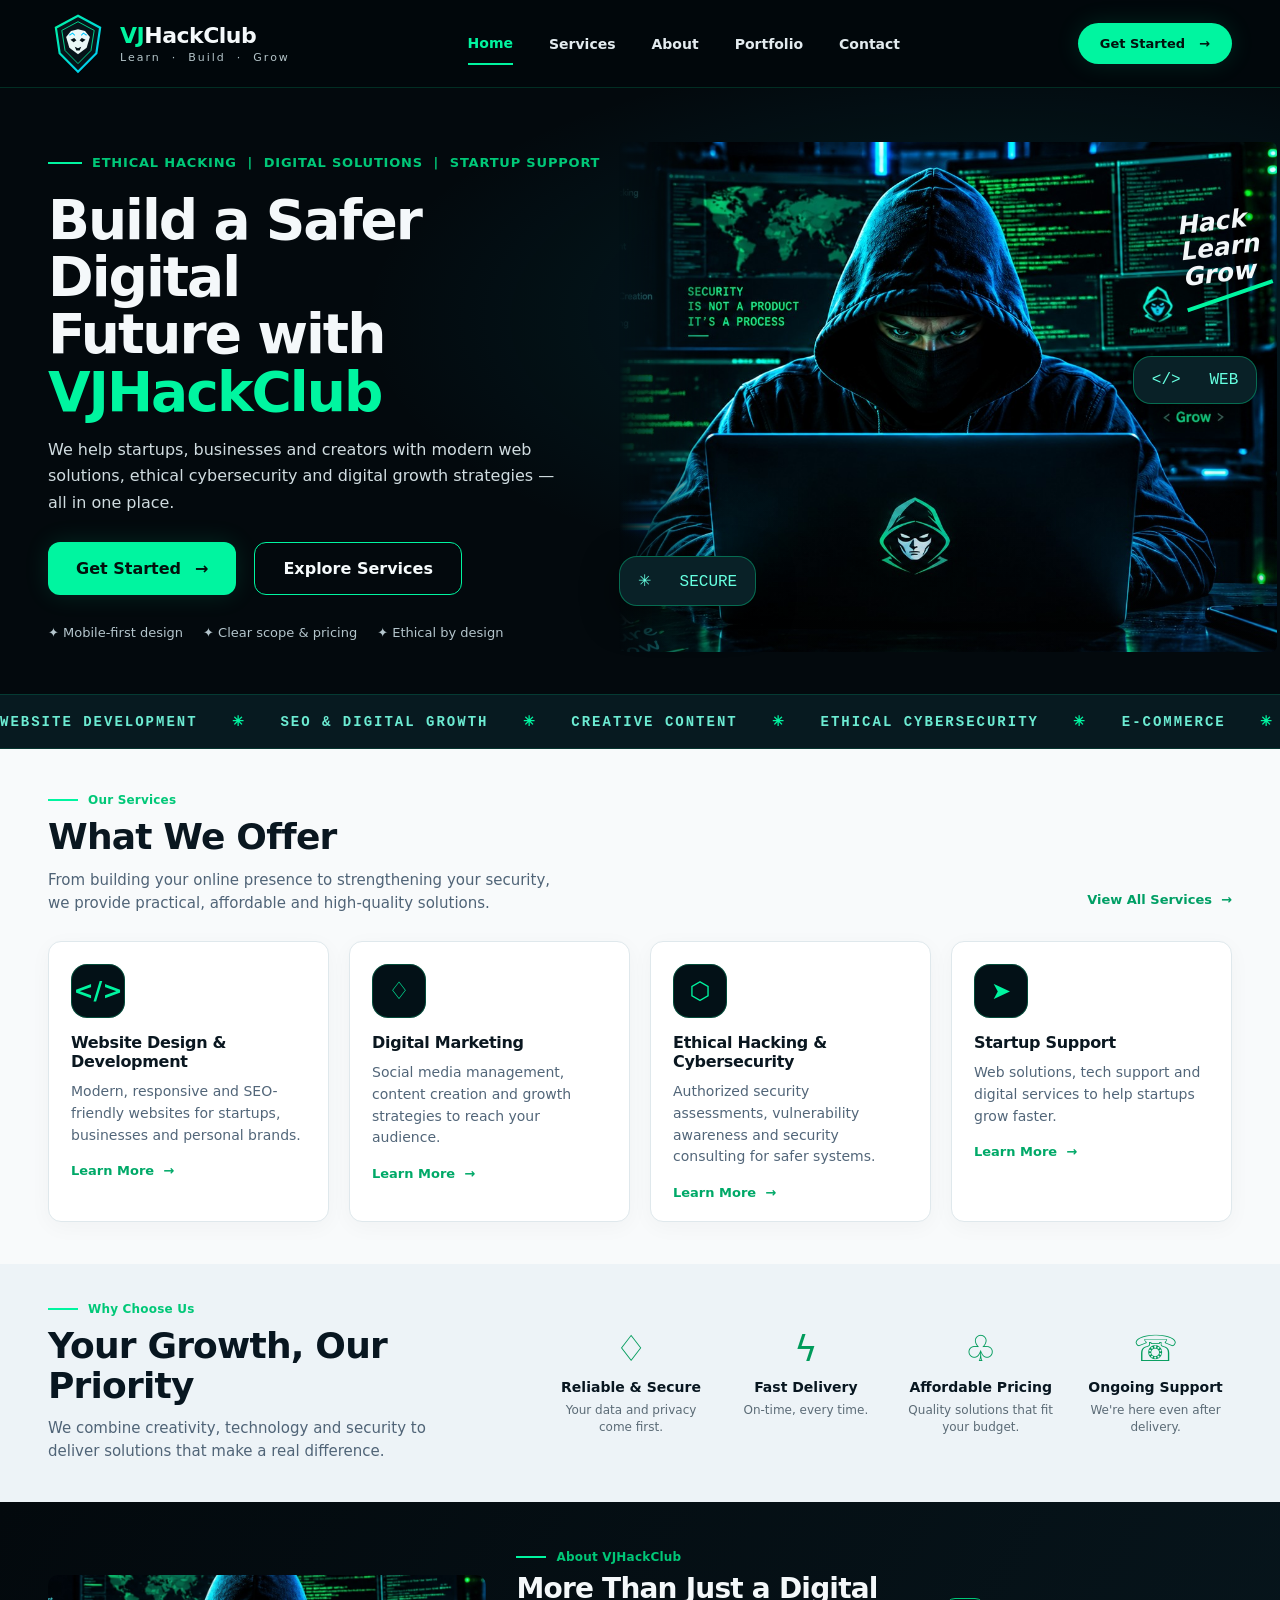
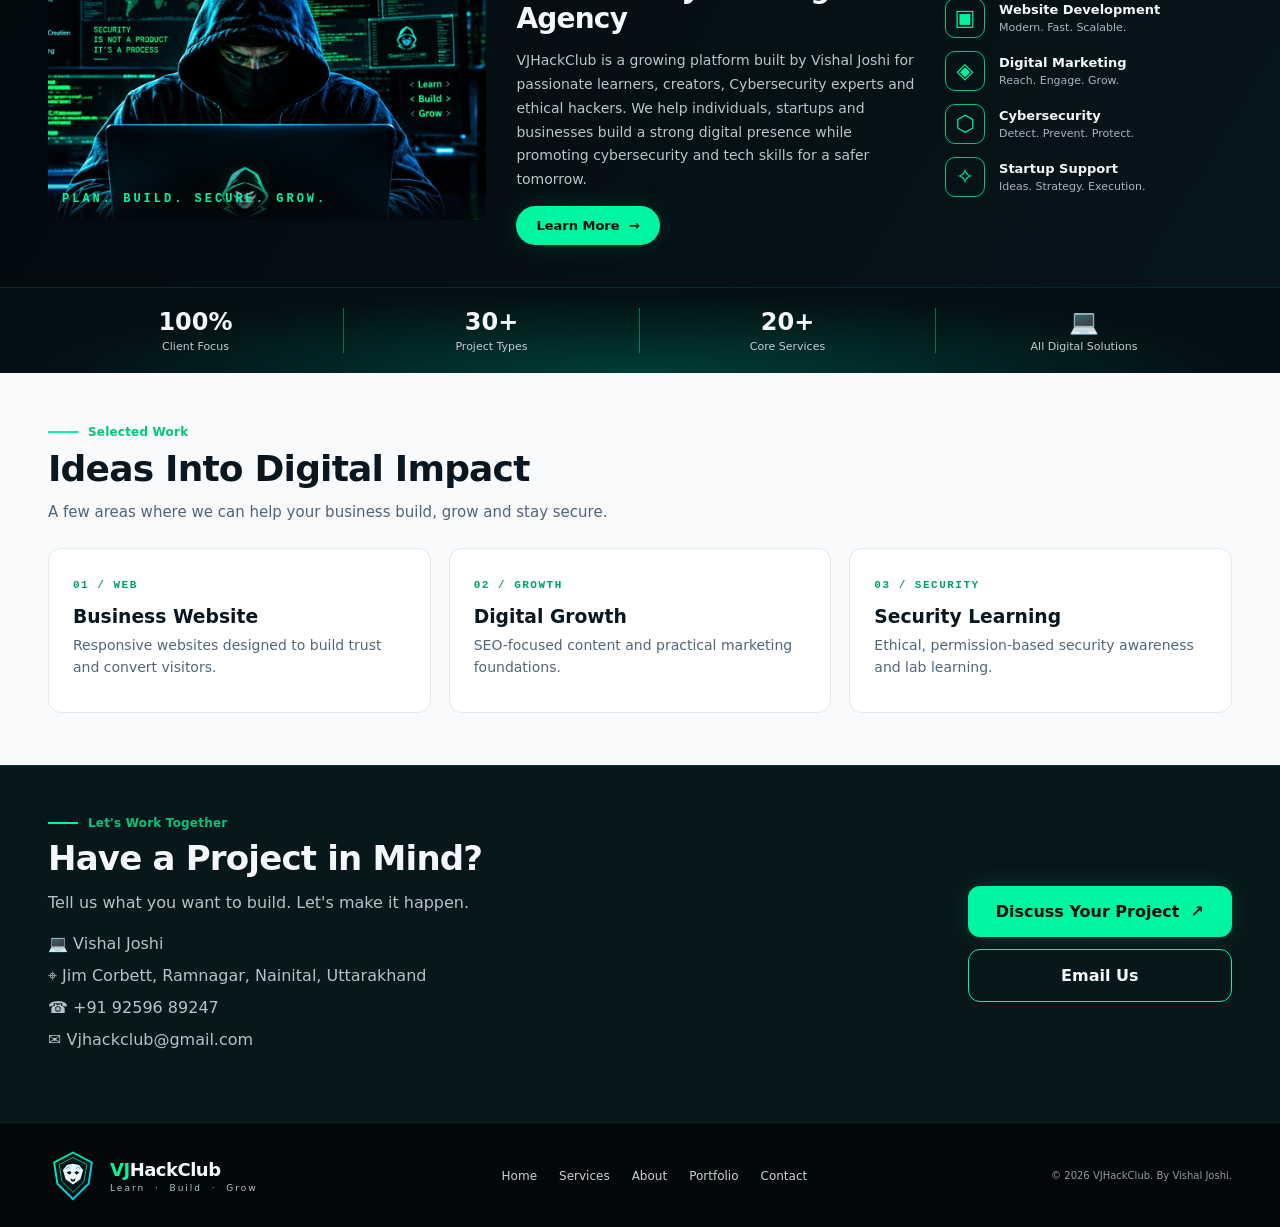
==== commit 1a4095d5: "Update index.html" ====
--- a/index.html
+++ b/index.html
@@ -20,7 +20,7 @@
   <p class="hero-description">We help startups, businesses and creators with modern web solutions, ethical cybersecurity and digital growth strategies — all in one place.</p>
   <div class="hero-actions"><a class="button" href="#contact">Get Started <span>→</span></a><a class="button button-outline" href="#services">Explore Services</a></div>
   <div class="hero-proof"><span>✦ Mobile-first design</span><span>✦ Clear scope & pricing</span><span>✦ Ethical by design</span></div></div>
-  <div class="hero-art"><img src="assets/hero-hacker.jpg" alt="Hooded masked hacker working on a laptop in a cybersecurity workspace"><div class="art-glow"></div><div class="floating-tag tag-web">&lt;/&gt; &nbsp; WEB</div><div class="floating-tag tag-sec">✳ &nbsp; SECURE</div><div class="hero-stamp">Hack<br>Learn<br>Grow<span></span></div></div>
+  <div class="hero-art"><img src="hero-hacker.jpg" alt="Hooded masked hacker working on a laptop"><div class="art-glow"></div><div class="floating-tag tag-web">&lt;/&gt; &nbsp; WEB</div><div class="floating-tag tag-sec">✳ &nbsp; SECURE</div><div class="hero-stamp">Hack<br>Learn<br>Grow<span></span></div></div>
 </div><div class="ticker"><div>WEBSITE DEVELOPMENT <b>✳</b> SEO &amp; DIGITAL GROWTH <b>✳</b> CREATIVE CONTENT <b>✳</b> ETHICAL CYBERSECURITY <b>✳</b> E-COMMERCE <b>✳</b></div></div></section>
 <section class="services section-light" id="services"><div class="section-wrap"><div class="section-heading"><div><p class="section-kicker"><span></span> Our Services</p><h2>What We Offer</h2><p class="section-intro">From building your online presence to strengthening your security,<br class="desktop-only"> we provide practical, affordable and high-quality solutions.</p></div><a class="text-link" href="#contact">View All Services&nbsp; →</a></div>
 <div class="service-grid">
@@ -30,9 +30,9 @@
 <article class="service-card"><div class="service-icon">➤</div><h3>Startup Support</h3><p>Web solutions, tech support and digital services to help startups grow faster.</p><a href="#contact">Learn More&nbsp; →</a></article>
 </div></div></section>
 <section class="why section-pale"><div class="section-wrap why-layout"><div><p class="section-kicker"><span></span> Why Choose Us</p><h2>Your Growth, Our Priority</h2><p class="section-intro">We combine creativity, technology and security to deliver solutions that make a real difference.</p></div><div class="benefits"><article><span>♢</span><h3>Reliable &amp; Secure</h3><p>Your data and privacy come first.</p></article><article><span>ϟ</span><h3>Fast Delivery</h3><p>On-time, every time.</p></article><article><span>♧</span><h3>Affordable Pricing</h3><p>Quality solutions that fit your budget.</p></article><article><span>☏</span><h3>Ongoing Support</h3><p>We're here even after delivery.</p></article></div></div></section>
-<section class="about" id="about"><div class="section-wrap about-layout"><div class="about-image"><img src="assets/hero-hacker.jpg" alt="Cybersecurity workspace with glowing code"><div class="image-caption">PLAN. BUILD. SECURE. GROW.</div></div><div class="about-copy"><p class="section-kicker"><span></span> About VJHackClub</p><h2>More Than Just a Digital Agency</h2><p>VJHackClub is a growing platform built by passionate learners, creators and ethical hackers. We help individuals, startups and businesses build a strong digital presence while promoting cybersecurity and tech skills for a safer tomorrow.</p><a class="button" href="#contact">Learn More&nbsp; →</a></div><div class="about-services"><p><b>▣</b><span><strong>Website Development</strong><small>Modern. Fast. Scalable.</small></span></p><p><b>◈</b><span><strong>Digital Marketing</strong><small>Reach. Engage. Grow.</small></span></p><p><b>⬡</b><span><strong>Cybersecurity</strong><small>Detect. Prevent. Protect.</small></span></p><p><b>✧</b><span><strong>Startup Support</strong><small>Ideas. Strategy. Execution.</small></span></p></div></div><div class="stats"><div><strong>100%</strong><span>Client Focus</span></div><div><strong>5+</strong><span>Project Types</span></div><div><strong>4</strong><span>Core Services</span></div><div><strong>∞</strong><span>Growth Mindset</span></div></div></section>
+<section class="about" id="about"><div class="section-wrap about-layout"><div class="about-image"><img src="hero-hacker.jpg" alt="Cybersecurity workspace with glowing code"><div class="image-caption">PLAN. BUILD. SECURE. GROW.</div></div><div class="about-copy"><p class="section-kicker"><span></span> About VJHackClub</p><h2>More Than Just a Digital Agency</h2><p>VJHackClub is a growing platform built by Vishal Joshi for passionate learners, creators, Cybersecurity experts and ethical hackers. We help individuals, startups and businesses build a strong digital presence while promoting cybersecurity and tech skills for a safer tomorrow.</p><a class="button" href="#contact">Learn More&nbsp; →</a></div><div class="about-services"><p><b>▣</b><span><strong>Website Development</strong><small>Modern. Fast. Scalable.</small></span></p><p><b>◈</b><span><strong>Digital Marketing</strong><small>Reach. Engage. Grow.</small></span></p><p><b>⬡</b><span><strong>Cybersecurity</strong><small>Detect. Prevent. Protect.</small></span></p><p><b>✧</b><span><strong>Startup Support</strong><small>Ideas. Strategy. Execution.</small></span></p></div></div><div class="stats"><div><strong>100%</strong><span>Client Focus</span></div><div><strong>30+</strong><span>Project Types</span></div><div><strong>20+</strong><span>Core Services</span></div><div><strong>💻</strong><span>All Digital Solutions</span></div></div></section>
 <section class="portfolio section-light" id="portfolio"><div class="section-wrap"><p class="section-kicker"><span></span> Selected Work</p><h2>Ideas Into Digital Impact</h2><p class="section-intro">A few areas where we can help your business build, grow and stay secure.</p><div class="portfolio-grid"><article><span>01 / WEB</span><h3>Business Website</h3><p>Responsive websites designed to build trust and convert visitors.</p></article><article><span>02 / GROWTH</span><h3>Digital Growth</h3><p>SEO-focused content and practical marketing foundations.</p></article><article><span>03 / SECURITY</span><h3>Security Learning</h3><p>Ethical, permission-based security awareness and lab learning.</p></article></div></div></section>
-<section class="contact" id="contact"><div class="section-wrap contact-layout"><div><p class="section-kicker"><span></span> Let's Work Together</p><h2>Have a Project in Mind?</h2><p>Tell us what you want to build. Let's make it happen.</p><p class="contact-meta">⌖ Jim Corbett, Ramnagar, Nainital, Uttarakhand<br>☎ +91 92596 89247<br>✉ Vjhackclub@gmail.com</p></div><div class="contact-actions"><a class="button" href="https://wa.me/919259689247?text=Hello%20VJHackClub%2C%20I%20want%20to%20discuss%20a%20project.">Discuss Your Project&nbsp; ↗</a><a class="button button-outline" href="mailto:Vjhackclub@gmail.com">Email Us</a></div></div></section>
+<section class="contact" id="contact"><div class="section-wrap contact-layout"><div><p class="section-kicker"><span></span> Let's Work Together</p><h2>Have a Project in Mind?</h2><p>Tell us what you want to build. Let's make it happen.</p><p class="contact-meta">💻 Vishal Joshi<br>⌖ Jim Corbett, Ramnagar, Nainital, Uttarakhand<br>☎ +91 92596 89247<br>✉ Vjhackclub@gmail.com</p></div><div class="contact-actions"><a class="button" href="https://wa.me/919259689247?text=Hello%20VJHackClub%2C%20I%20want%20to%20discuss%20a%20project.">Discuss Your Project&nbsp; ↗</a><a class="button button-outline" href="mailto:Vjhackclub@gmail.com">Email Us</a></div></div></section>
 </main>
 <footer class="footer"><div class="section-wrap footer-inner"><a class="brand footer-brand" href="#home"><img src="assets/logo.svg" alt="VJHackClub logo"><span class="brand-copy"><strong><span>VJ</span>HackClub</strong><small>Learn&nbsp; · &nbsp;Build&nbsp; · &nbsp;Grow</small></span></a><nav><a href="#home">Home</a><a href="#services">Services</a><a href="#about">About</a><a href="#portfolio">Portfolio</a><a href="#contact">Contact</a></nav><p>© <span id="year">2026</span> VJHackClub. By Vishal Joshi.</p></div></footer>
 <script src="script.js"></script></body></html>
